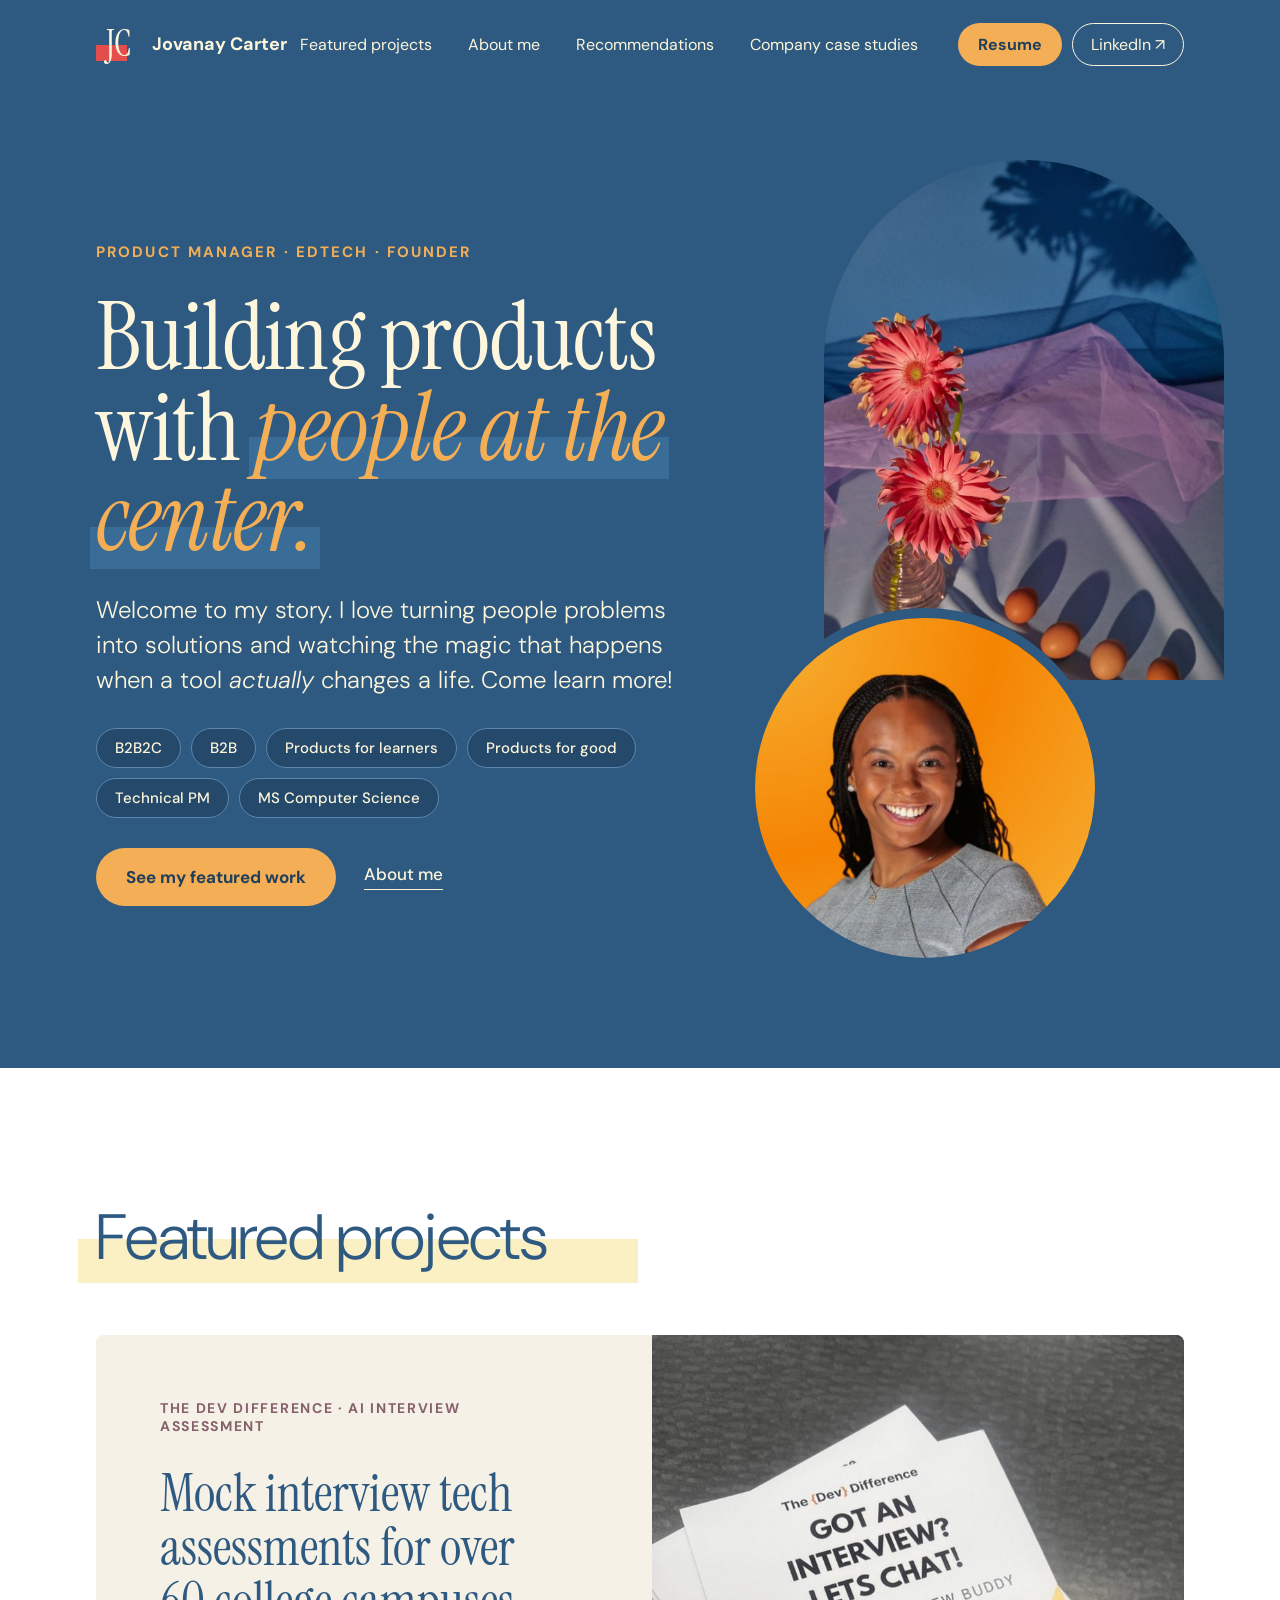
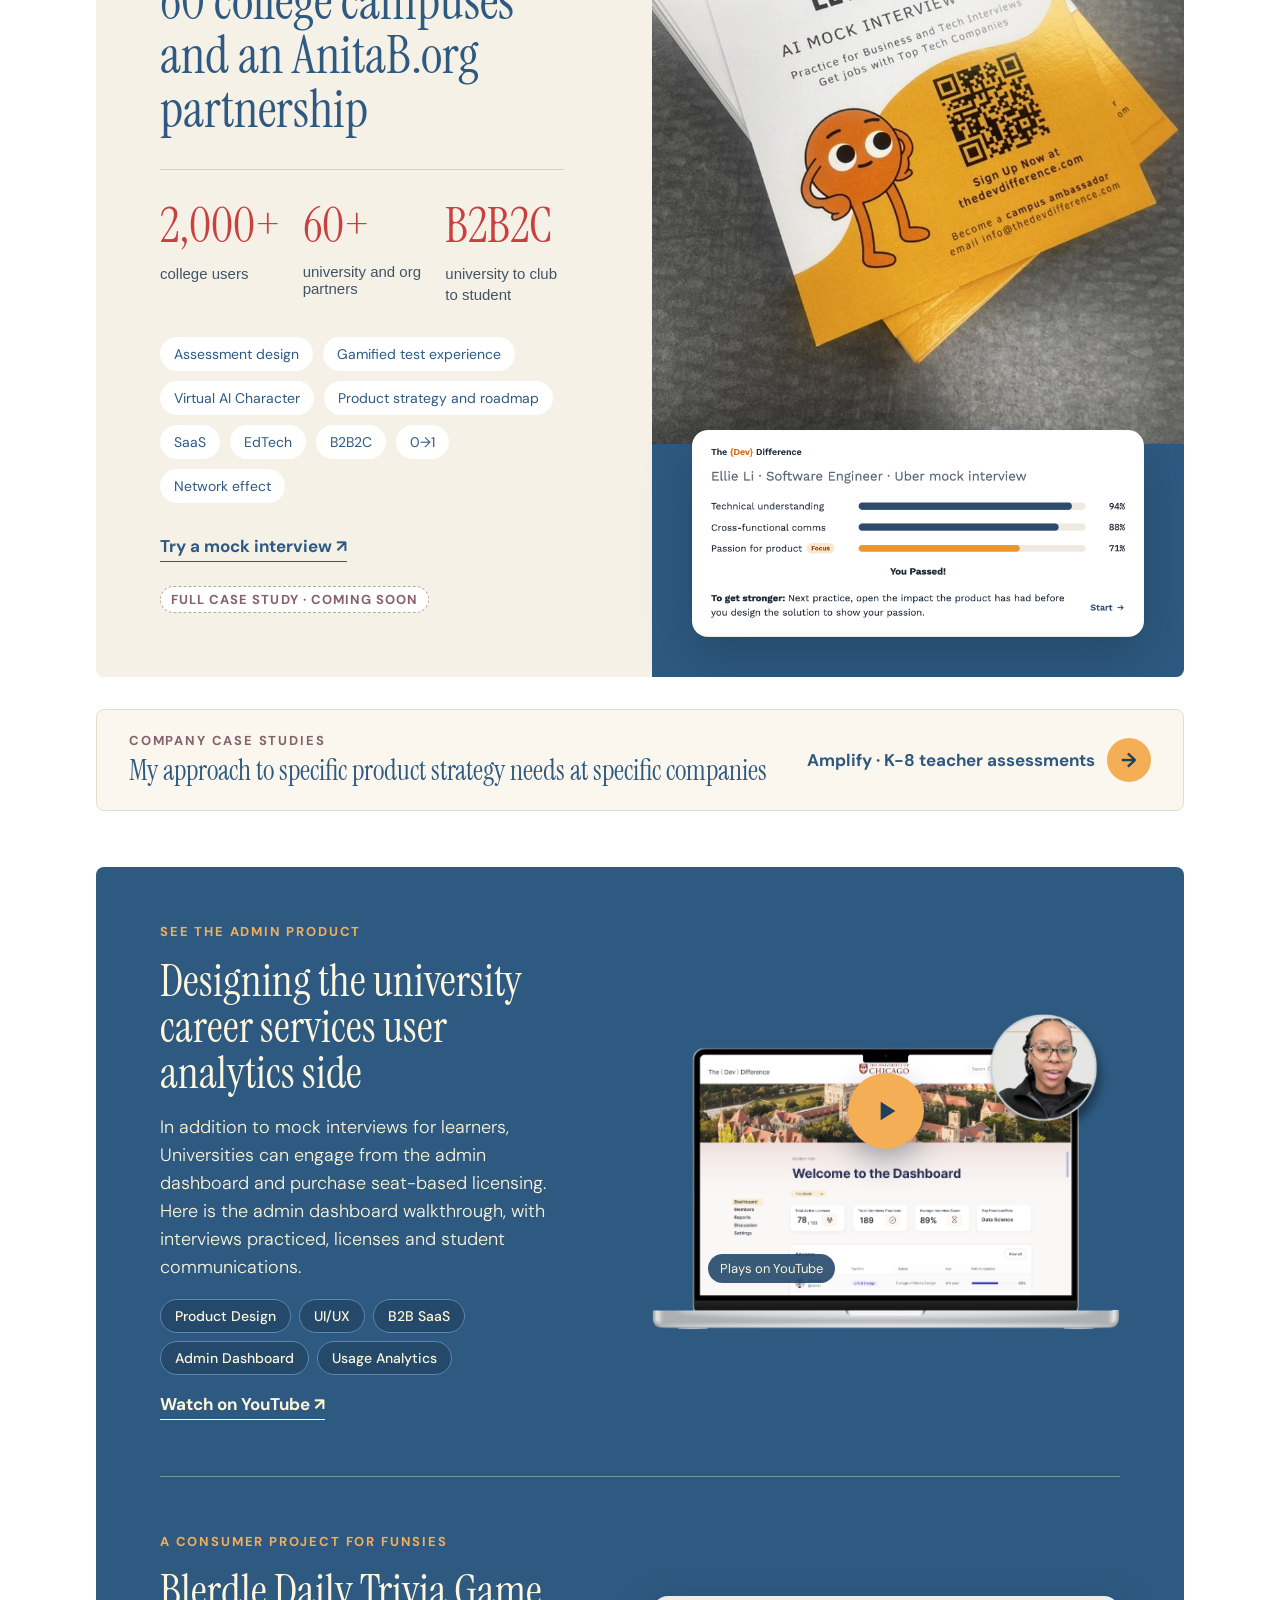
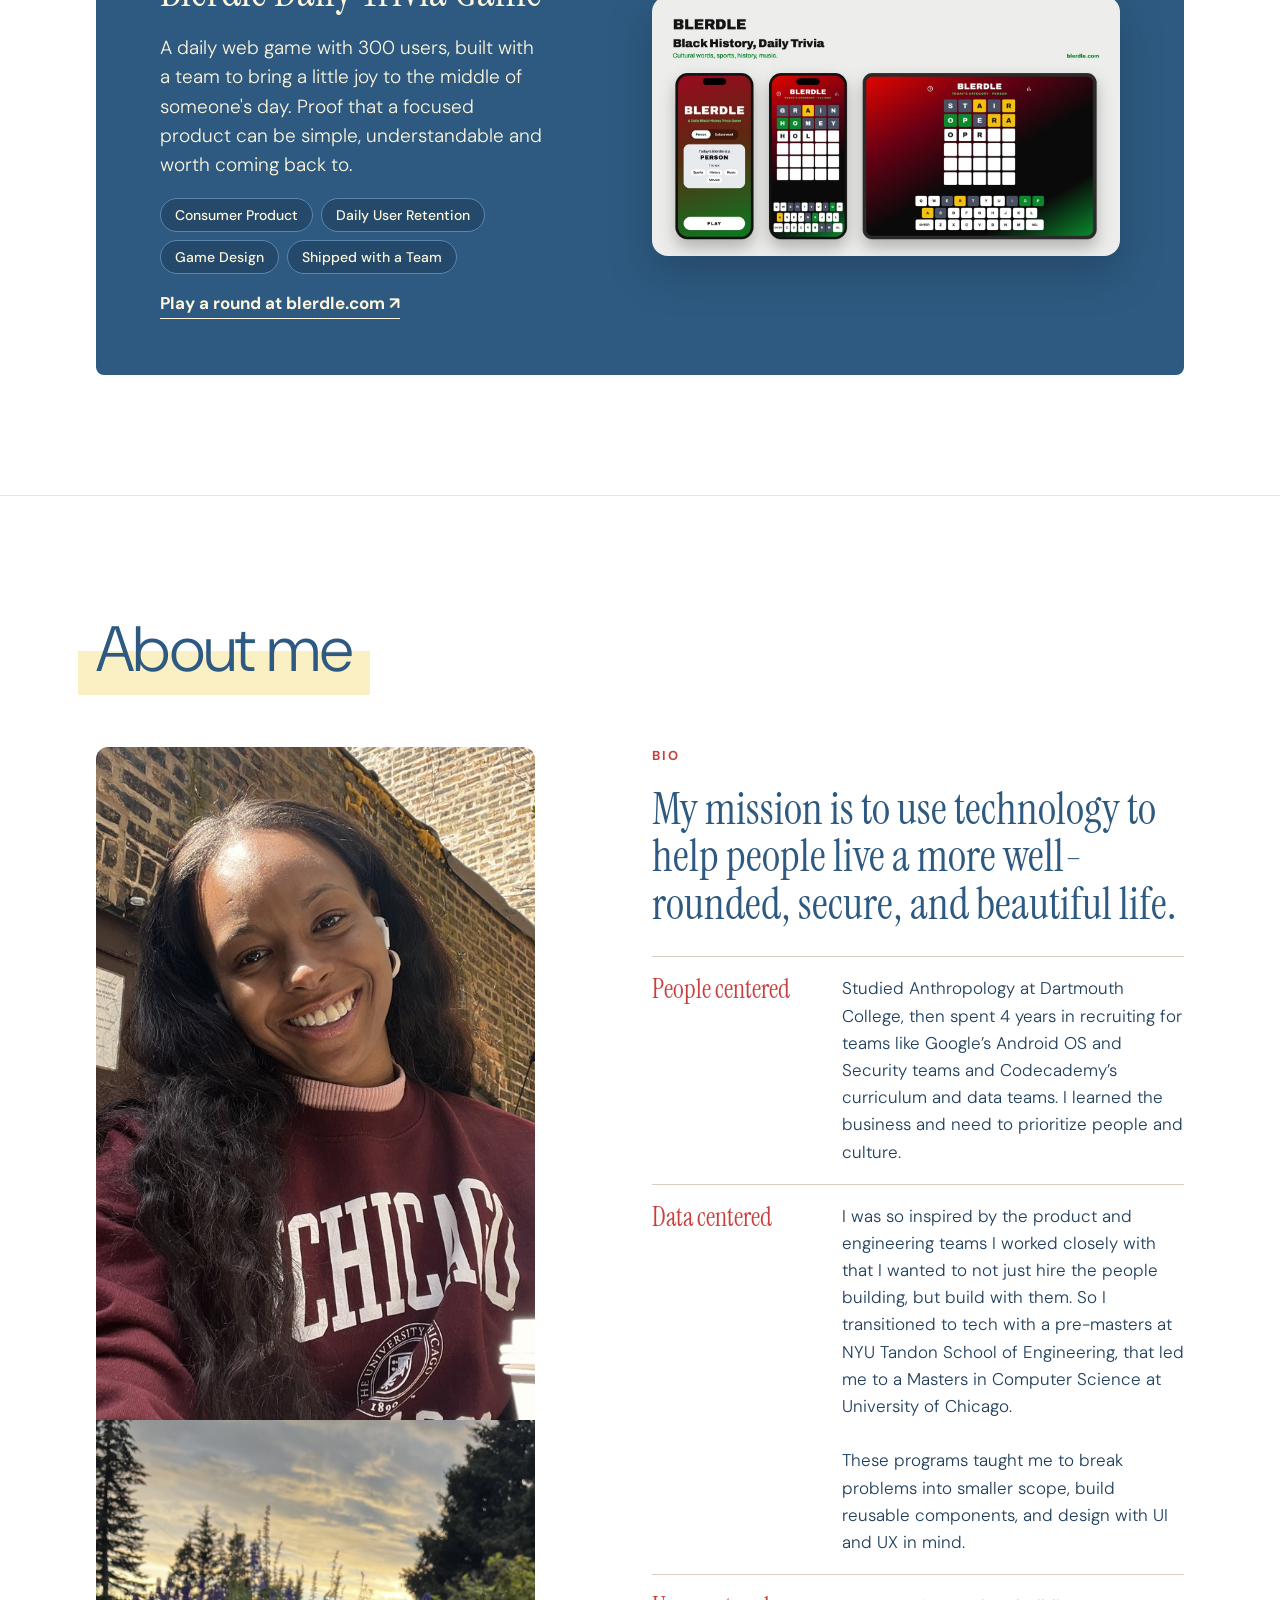
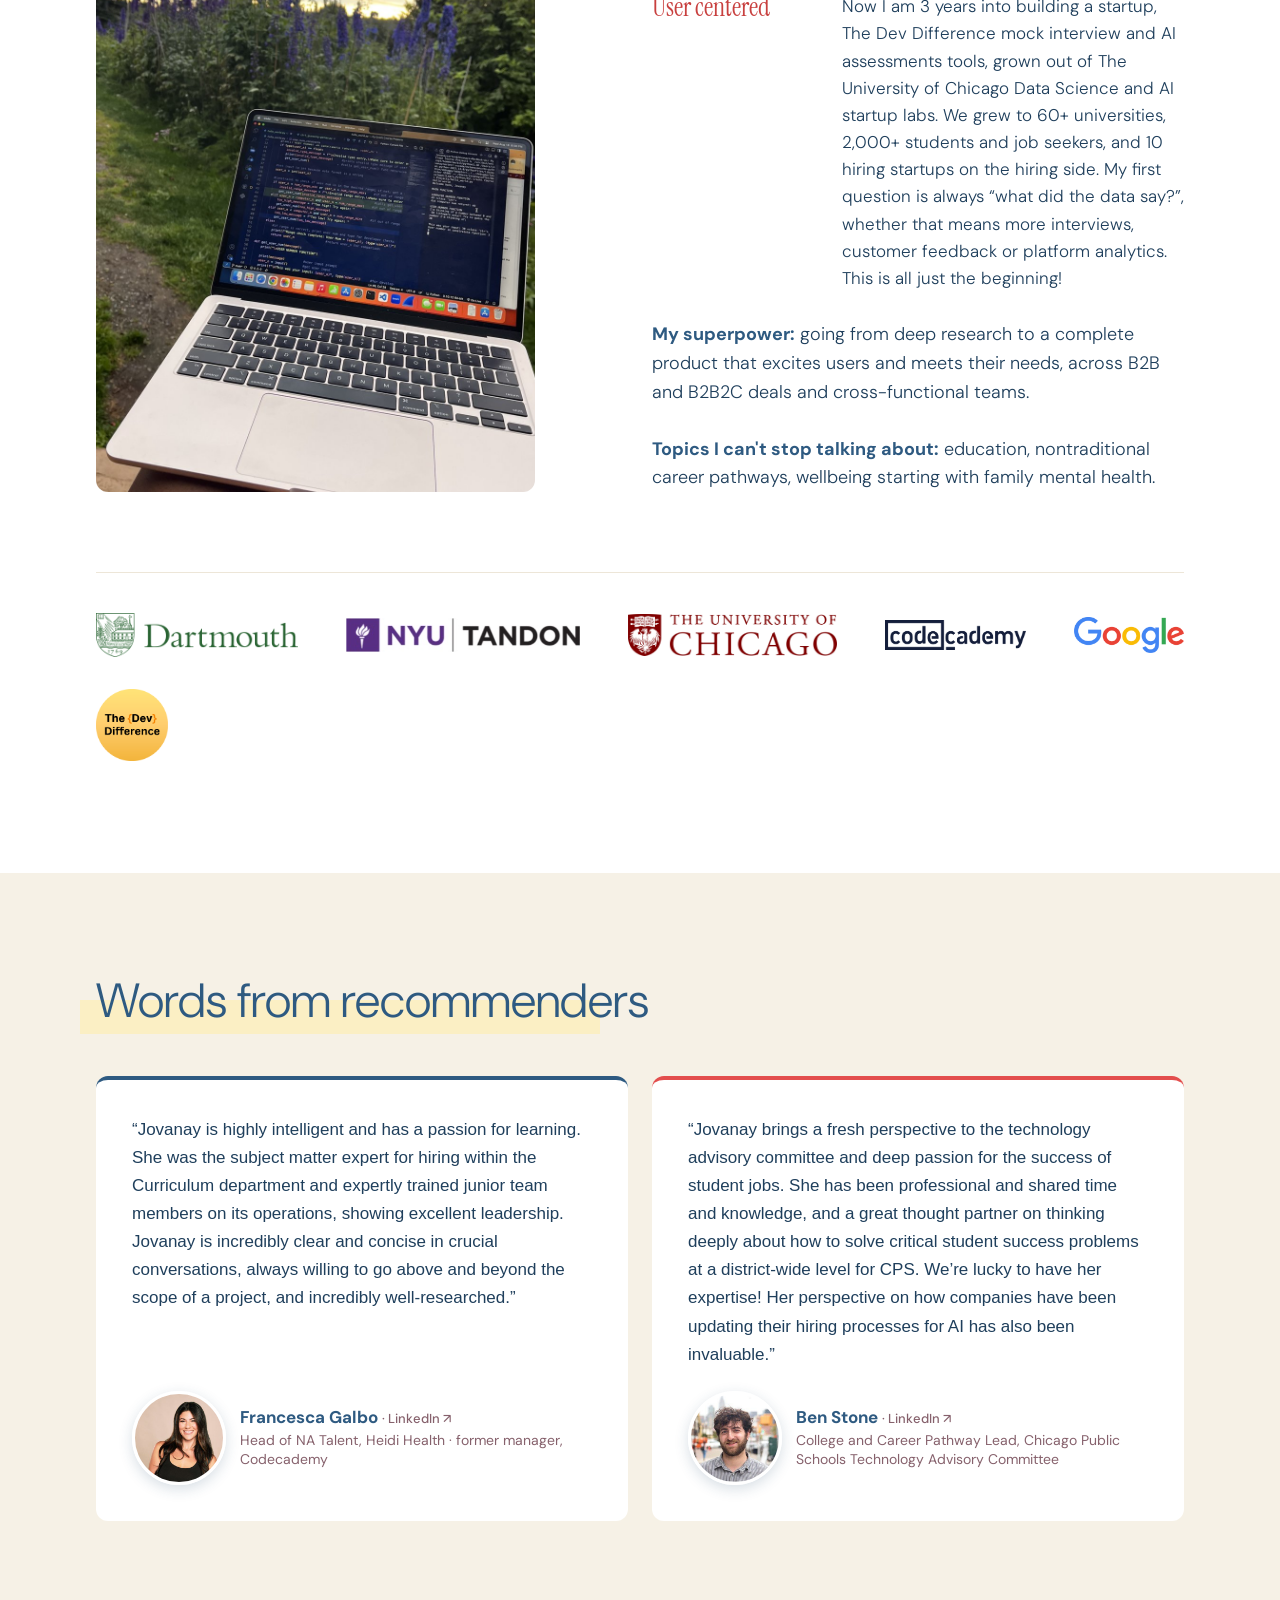
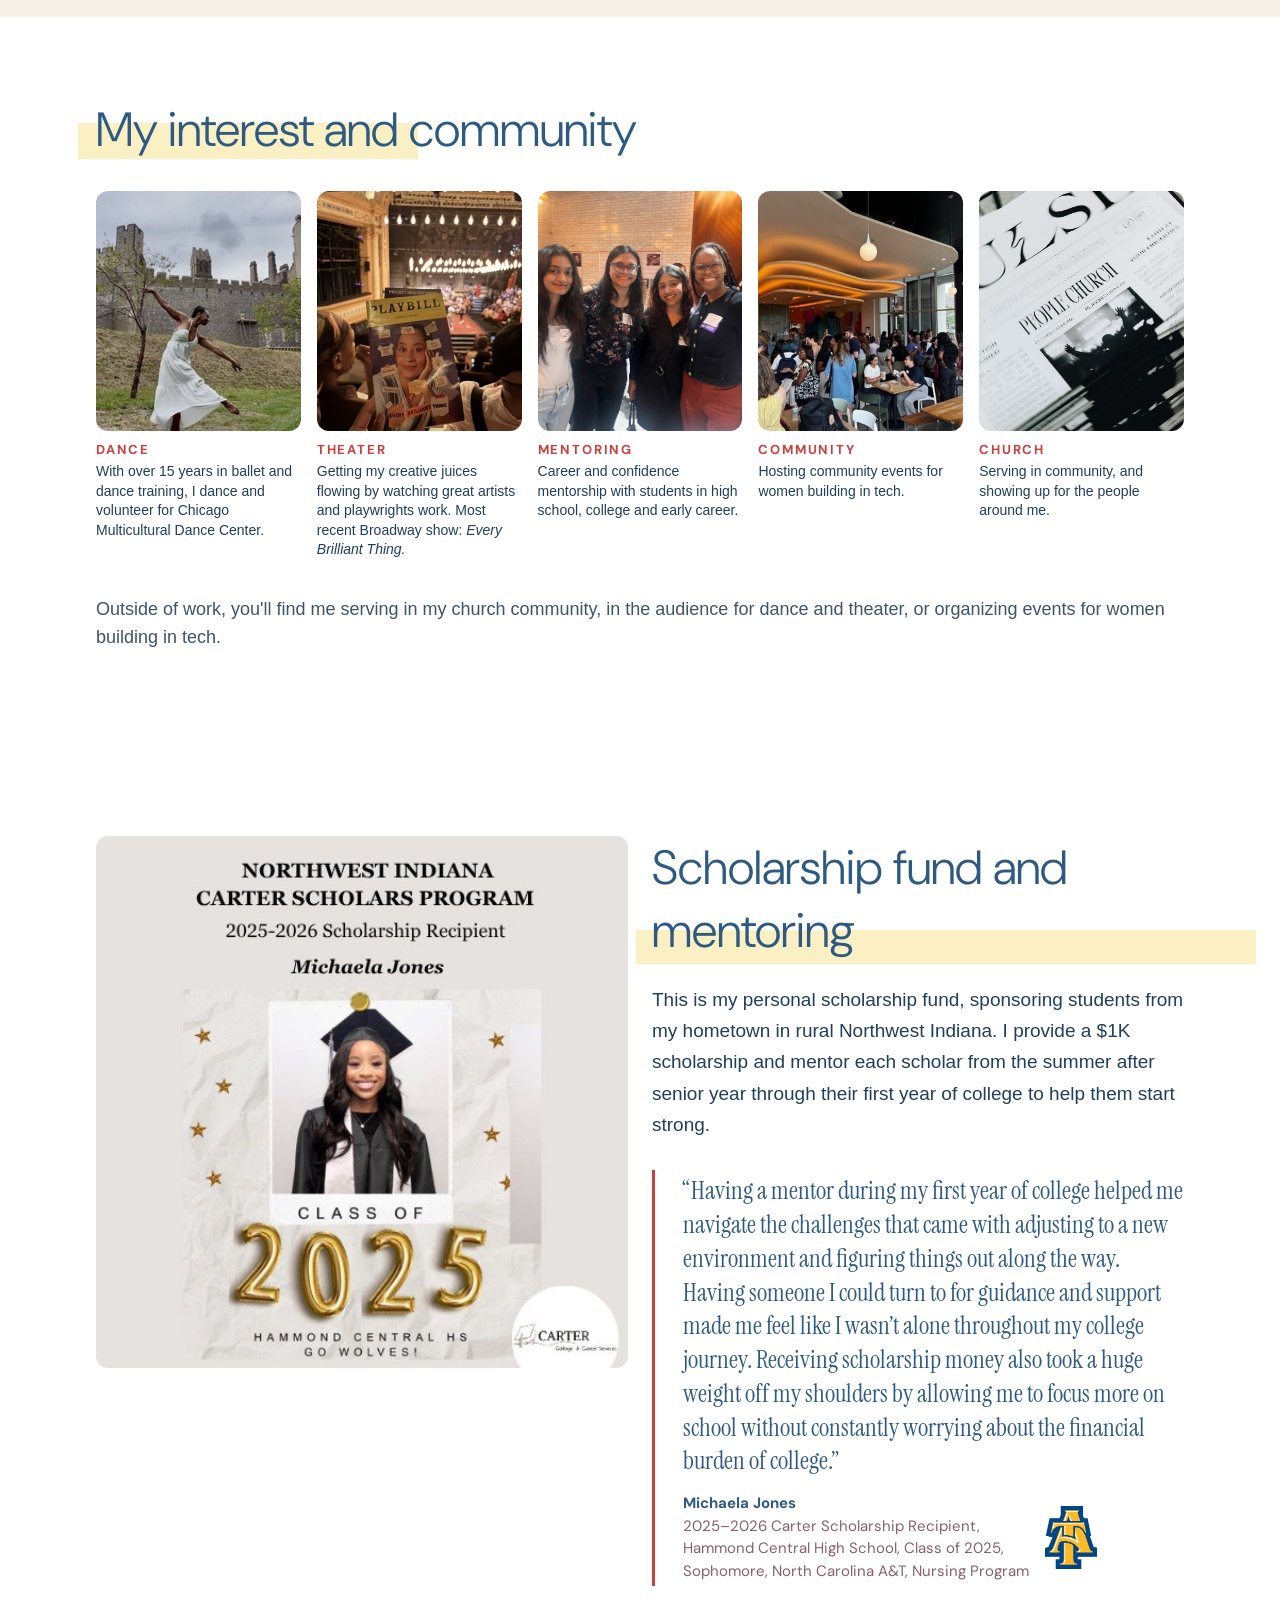
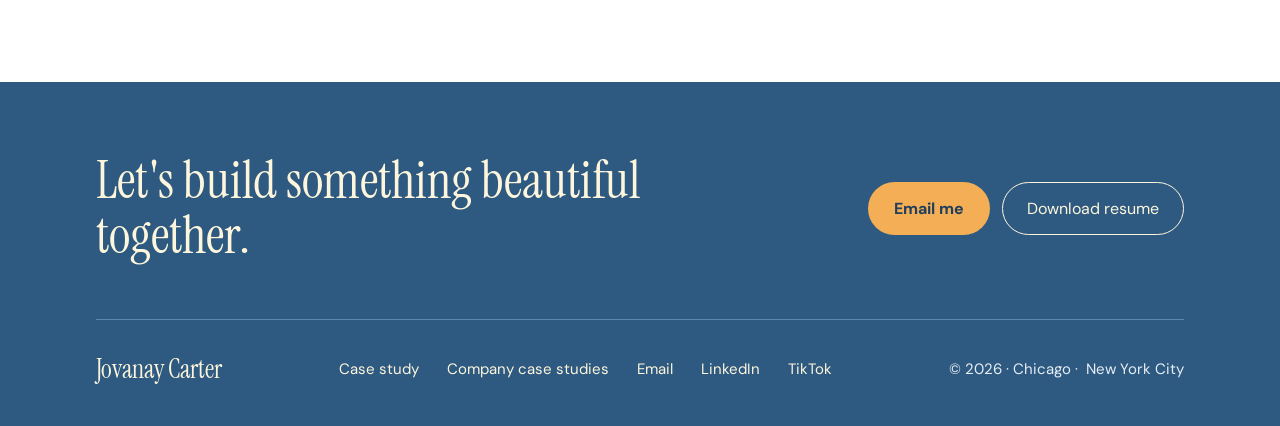
==== index.html @ dfc452f1 "Add Google Analytics with click tracking; remove Sneha recommendation for now Co-Authored-By: Claude" ====
<!doctype html>
<html lang="en">
<head>
<meta charset="utf-8">
<meta name="viewport" content="width=device-width, initial-scale=1">
<title>Jovanay Carter, Product Manager</title>
<meta name="description" content="Jovanay Carter, product manager. EdTech, B2B2C and AI products built with people at the center.">
<link rel="icon" href="images/jovanay-carter.jpg">
<link rel="preconnect" href="https://fonts.googleapis.com">
<link href="https://fonts.googleapis.com/css2?family=Instrument+Serif:ital@0;1&amp;family=DM+Sans:opsz,wght@9..40,300;9..40,400;9..40,500;9..40,700&amp;display=swap" rel="stylesheet">
<style>
body{margin:0;background:#2E5A81}
a{color:#FDF6DC}a:hover{color:#F4AE55}
</style>
<link rel="stylesheet" href="site.css">
<!-- Google Analytics -->
<script async src="https://www.googletagmanager.com/gtag/js?id=G-7WJ1HY3163"></script>
<script>window.dataLayer=window.dataLayer||[];function gtag(){dataLayer.push(arguments);}gtag('js',new Date());gtag('config','G-7WJ1HY3163');</script>
<script src="analytics.js" defer></script>
</head>
<body>
<div class="page" style=" display: flex; flex-direction: column; font-family: 'Helvetica Neue', Helvetica, sans-serif; color: #2E5A81; background: #ffffff; overflow-x: hidden">

<!-- NAV -->
<nav style="height: 88px; box-sizing: border-box; padding: 0 96px; display: flex; align-items: center; justify-content: space-between; background: #2E5A81; color: #FDF6DC">
<div style="display: flex; align-items: center; gap: 12px">
<span aria-hidden="true" style="position: relative; display: inline-flex; width: 44px; height: 44px; align-items: center; justify-content: center"><span style="position: absolute; left: 0; bottom: 5px; width: 31px; height: 16px; background: #E34E4D"></span><span style="position: relative; font-family: 'Instrument Serif', serif; font-size: 36px; line-height: 1; color: #FDF6DC">JC</span></span>
<span style="font-family: 'DM Sans', sans-serif; font-weight: 700; font-size: 18px">Jovanay Carter</span>
</div>
<div style="display: flex; align-items: center; gap: 36px; font-family: 'DM Sans', sans-serif; font-size: 16px">
<a href="#featured" style="text-decoration: none">Featured projects</a>
<a href="#me" style="text-decoration: none">About me</a>
<a href="#words" style="text-decoration: none">Recommendations</a>
<a href="amplify.html" style="text-decoration: none">Company case studies</a>
<span style="display: flex; align-items: center; gap: 10px; margin-left: 4px">
<a href="Jovanay-Carter-Resume.pdf" target="_blank" rel="noopener" style="text-decoration: none; padding: 11px 20px; border-radius: 999px; background: #F4AE55; color: #1F3F5C; font-weight: 700">Resume</a>
<a href="https://www.linkedin.com/in/jovanay-carter/" target="_blank" rel="noopener" style="text-decoration: none; padding: 10px 18px; border: 1.5px solid #FDF6DC; border-radius: 999px">LinkedIn ↗</a>
</span>
</div>
</nav>

<!-- HERO -->


<section style="height: 980px; box-sizing: border-box; padding: 72px 96px 80px; display: grid; grid-template-columns: repeat(12, minmax(0, 1fr)); column-gap: 24px; background: #2E5A81; color: #FDF6DC; position: relative">
<div style="grid-column: 1 / span 7; display: flex; flex-direction: column; justify-content: center; gap: 30px; position: relative; z-index: 2">
<div style="font-family: 'DM Sans', sans-serif; font-size: 15px; font-weight: 700; letter-spacing: 0.14em; text-transform: uppercase; color: #F4AE55">Product Manager · EdTech<span style="letter-spacing: 2.1px">&nbsp;· Founder</span></div>
<h1 style="position: relative; margin: 0; font-family: 'Instrument Serif', serif; font-weight: 400; font-size: 95px; line-height: 0.95; letter-spacing: -0.01em; color: #FDF6DC">Building products with&nbsp;<span style="font-style: italic; color: rgb(244, 174, 85); background: linear-gradient(transparent 58%, #3A6C98 58%, #3A6C98 92%, transparent 92%); padding: 0 6px; margin-left: -6px; -webkit-box-decoration-break: clone; box-decoration-break: clone">people at the center.</span></h1><p style="margin: 0; max-width: 600px; font-family: 'DM Sans', sans-serif; font-weight: 300; font-size: 24px; line-height: 1.45">Welcome to my story. I love turning people problems into solutions and watching the magic that happens when a tool <i>actually</i> changes a life. Come learn more!</p>
<ul aria-label="Focus areas" style="list-style: none; margin: 0; padding: 0; display: flex; flex-wrap: wrap; gap: 10px; max-width: 640px; font-family: 'DM Sans', sans-serif"><li style="padding: 9px 18px; border-radius: 999px; background: #24496A; border: 1.5px solid #5B86AE; font-size: 15px; font-weight: 500; color: #FDF6DC">B2B2C</li><li style="padding: 9px 18px; border-radius: 999px; background: #24496A; border: 1.5px solid #5B86AE; font-size: 15px; font-weight: 500; color: #FDF6DC">B2B</li><li style="padding: 9px 18px; border-radius: 999px; background: #24496A; border: 1.5px solid #5B86AE; font-size: 15px; font-weight: 500; color: #FDF6DC">Products for learners</li><li style="padding: 9px 18px; border-radius: 999px; background: #24496A; border: 1.5px solid #5B86AE; font-size: 15px; font-weight: 500; color: #FDF6DC">Products for good</li><li style="padding: 9px 18px; border-radius: 999px; background: #24496A; border: 1.5px solid #5B86AE; font-size: 15px; font-weight: 500; color: #FDF6DC">Technical PM</li><li style="padding: 9px 18px; border-radius: 999px; background: #24496A; border: 1.5px solid #5B86AE; font-size: 15px; font-weight: 500; color: #FDF6DC">MS Computer Science</li></ul>
<div style="display: flex; gap: 16px; align-items: center">
<a href="#featured" style="text-decoration: none; background: #F4AE55; color: #1F3F5C; font-family: 'DM Sans', sans-serif; font-weight: 700; font-size: 17px; padding: 18px 30px; border-radius: 999px">See my featured work</a>
<a href="#me" style="text-decoration: none; font-family: 'DM Sans', sans-serif; font-weight: 500; font-size: 17px; margin-left: 12px; padding-bottom: 4px; border-bottom: 1.5px solid #FDF6DC">About me</a>
</div>
</div>
<div style="grid-column: 8 / span 5; position: relative">
<img src="images/flowers.jpg" alt="Still life of coral gerbera daisies in a glass vase against a blue backdrop" style="position: absolute; right: -40px; top: 0; width: 400px; height: 520px; object-fit: cover; border-radius: 200px 200px 0 0">
<img src="images/jovanay-carter.jpg" alt="Portrait of Jovanay Carter smiling" style="position: absolute; left: 0; bottom: 20px; width: 340px; height: 340px; object-fit: cover; border-radius: 50%; border: 10px solid #2E5A81">
</div>
</section>

<!-- FEATURED CASE STUDY -->
<section id="featured" style="box-sizing: border-box; padding: 128px 96px 120px; display: flex; flex-direction: column; gap: 56px; background: #ffffff">
<div style="display: flex; justify-content: space-between; align-items: flex-end">
<div style="position: relative">
<div style="position: absolute; left: -18px; bottom: -4px; width: 560px; height: 44px; background: #FBEFC4"></div>
<h2 style="position: relative; margin: 0; font-family: 'DM Sans', sans-serif; font-weight: 300; font-size: 64px; letter-spacing: -0.01em; color: #2E5A81">Featured projects</h2>
</div>

</div>
<div style="color: #2E5A81; display: grid; grid-template-columns: repeat(12, minmax(0, 1fr)); column-gap: 24px; background: #F6F1E6; border-radius: 8px; overflow: hidden">
<div style="grid-column: 1 / span 6; box-sizing: border-box; padding: 64px; display: flex; flex-direction: column; gap: 32px">
<span style="font-family: 'DM Sans', sans-serif; font-size: 14px; font-weight: 700; letter-spacing: 0.12em; text-transform: uppercase; color: #86616C">The Dev Difference · AI interview assessment</span>
<h3 style="margin: 0; font-family: 'Instrument Serif', serif; font-weight: 400; font-size: 52px; line-height: 1.04">Mock interview tech assessments for over 60 college campuses and an AnitaB.org partnership</h3>
<div style="display: grid; grid-template-columns: repeat(3, minmax(0, 1fr)); gap: 24px; padding-top: 24px; border-top: 1px solid #D9CFBF">
<div style="display: flex; flex-direction: column; gap: 6px"><span style="font-family: &quot;Instrument Serif&quot;, serif; font-size: 48px; color: rgb(200, 64, 63)">2,000+</span><span style="font-size: 15px; line-height: 1.4; color: rgb(63, 85, 102)">college users</span></div>
<div style="display: flex; flex-direction: column; gap: 6px"><font color="#c8403f" face="Instrument Serif, serif"><span style="font-size: 48px">60+</span></font><span style="color: rgb(63, 85, 102); font-family: &quot;Helvetica Neue&quot;, Helvetica, sans-serif; font-size: 15px">university and org partners</span></div>
<div style="display: flex; flex-direction: column; gap: 6px"><span style="font-family: 'Instrument Serif', serif; font-size: 48px; color: #C8403F">B2B2C</span><span style="font-size: 15px; line-height: 1.4; color: #3F5566">university to club to student</span></div>
</div>
<div style="display: flex; flex-wrap: wrap; gap: 10px; font-family: 'DM Sans', sans-serif; font-size: 14px"><span style="padding: 8px 14px; border-radius: 999px; background: rgb(255, 255, 255)">Assessment design</span><span style="padding: 8px 14px; border-radius: 999px; background: rgb(255, 255, 255)">Gamified test experience</span><span style="padding: 8px 14px; border-radius: 999px; background: rgb(255, 255, 255)">Virtual AI Character</span><span style="padding: 8px 14px; border-radius: 999px; background: rgb(255, 255, 255)">Product strategy and roadmap</span><span style="padding: 8px 14px; border-radius: 999px; background: rgb(255, 255, 255)">SaaS</span><span style="padding: 8px 14px; border-radius: 999px; background: rgb(255, 255, 255)">EdTech</span><span style="padding: 8px 14px; border-radius: 999px; background: rgb(255, 255, 255)">B2B2C</span><span style="padding: 8px 14px; border-radius: 999px; background: rgb(255, 255, 255)">0→1</span><span style="padding: 8px 14px; border-radius: 999px; background: rgb(255, 255, 255)">Network effect</span></div>
<div style="display: flex; align-items: center; gap: 24px; flex-wrap: wrap"><a href="https://www.thedevdifference.com/mock-interviews" target="_blank" rel="noopener" style="align-self: flex-start; font-family: 'DM Sans', sans-serif; font-weight: 700; font-size: 17px; color: #2E5A81; padding-bottom: 4px; border-bottom: 1.5px solid #2E5A81; text-decoration: none">Try a mock interview ↗</a><span style="font-family: 'DM Sans', sans-serif; font-size: 13px; font-weight: 700; letter-spacing: 0.08em; text-transform: uppercase; padding: 4px 10px; border-radius: 999px; color: #86616C; background: #ffffff; border: 1.5px dashed #B9A98F">Full case study · coming soon</span></div>
</div>
<div style="grid-column: 7 / span 6; position: relative; min-height: 600px; background: #2E5A81">

<img src="images/feedback-card.png" alt="Example feedback report from The Dev Difference: Ellie Li, Software Engineer, Uber mock interview, scored 94% technical understanding, 88% cross-functional communication and 71% passion for product, with a suggested next practice" style="position: absolute; left: 40px; right: 40px; bottom: 40px; width: calc(100% - 80px); z-index: 2; border-radius: 16px; box-shadow: 0 20px 50px rgba(20,40,60,0.32); display: block">

<img src="images/featured-case-study.jpg" alt="138ae709-07b8-426e-9e34-42657d003a6c_1_1" width="768" height="1024" style="max-width: 100%; height: auto; display: block; object-fit: cover; width: 768px; aspect-ratio: 768 / 1024"></div>
</div>
<a id="company-case-studies" href="amplify.html" style="margin-top: -24px; display: flex; align-items: center; justify-content: space-between; gap: 24px; padding: 22px 32px; border-radius: 8px; background: #FBF7EE; border: 1.5px solid #E6DDCB; text-decoration: none; color: #2E5A81"><span style="display: flex; flex-direction: column; gap: 6px"><span style="font-family: &quot;DM Sans&quot;, sans-serif; font-size: 13px; font-weight: 700; letter-spacing: 0.14em; text-transform: uppercase; color: rgb(134, 97, 108)">Company case studies</span><span style="font-family: &quot;Instrument Serif&quot;, serif; font-size: 28px; line-height: 1.15; color: rgb(46, 90, 129)">My approach to specific product strategy needs at specific companies</span></span><span style="flex: 0 0 auto; display: flex; align-items: center; gap: 12px; font-family: &quot;DM Sans&quot;, sans-serif; font-weight: 700; font-size: 17px; color: rgb(46, 90, 129)">Amplify · K-8 teacher assessments<span aria-hidden="true" style="display: inline-flex; width: 44px; height: 44px; border-radius: 50%; background: rgb(244, 174, 85); color: rgb(31, 63, 92); align-items: center; justify-content: center; font-size: 20px">→</span></span></a>
<div style="background: #2E5A81; color: #FDF6DC; border-radius: 8px; padding: 56px 64px; display: flex; flex-direction: column; gap: 56px">
<div style="display: grid; grid-template-columns: repeat(12, minmax(0, 1fr)); column-gap: 24px; align-items: center">
<div style="grid-column: 1 / span 5; display: flex; flex-direction: column; gap: 18px">
<span style="font-family: 'DM Sans', sans-serif; font-size: 13px; font-weight: 700; letter-spacing: 0.14em; text-transform: uppercase; color: #F4AE55">SEE THE ADMIN PRODUCT</span>
<h3 style="margin: 0; font-family: 'Instrument Serif', serif; font-weight: 400; font-size: 44px; line-height: 1.05">Designing the university career services user analytics side</h3>
<p style="margin: 0; font-family: 'DM Sans', sans-serif; font-weight: 300; font-size: 18px; line-height: 1.55">In addition to mock interviews for learners, Universities can engage from the admin dashboard and purchase seat-based licensing. Here is the admin dashboard walkthrough, with interviews practiced, licenses and student communications.</p>
<ul style="list-style: none; margin: 0; padding: 0; display: flex; flex-wrap: wrap; gap: 8px; font-family: 'DM Sans', sans-serif"><li style="padding: 7px 14px; border-radius: 999px; background: #24496A; border: 1.5px solid #5B86AE; font-size: 14px; font-weight: 500; color: #FDF6DC">Product Design</li><li style="padding: 7px 14px; border-radius: 999px; background: #24496A; border: 1.5px solid #5B86AE; font-size: 14px; font-weight: 500; color: #FDF6DC">UI/UX</li><li style="padding: 7px 14px; border-radius: 999px; background: #24496A; border: 1.5px solid #5B86AE; font-size: 14px; font-weight: 500; color: #FDF6DC">B2B SaaS</li><li style="padding: 7px 14px; border-radius: 999px; background: #24496A; border: 1.5px solid #5B86AE; font-size: 14px; font-weight: 500; color: #FDF6DC">Admin Dashboard</li><li style="padding: 7px 14px; border-radius: 999px; background: #24496A; border: 1.5px solid #5B86AE; font-size: 14px; font-weight: 500; color: #FDF6DC">Usage Analytics</li></ul>
<div style="display: flex; gap: 28px; flex-wrap: wrap"><a href="https://www.youtube.com/watch?v=D7zyla-3Yec" target="_blank" rel="noopener" style="font-family: 'DM Sans', sans-serif; font-weight: 700; font-size: 17px; padding-bottom: 4px; border-bottom: 1.5px solid #FDF6DC; text-decoration: none">Watch on YouTube ↗</a></div>
</div>
<a href="https://www.youtube.com/watch?v=D7zyla-3Yec" target="_blank" rel="noopener" aria-label="Play video on YouTube: building the career services product" style="grid-column: 7 / span 6; position: relative; display: block">
<img src="images/admin-dashboard-laptop.png" alt="The Dev Difference advisor dashboard for The University of Chicago on a laptop, with Jovanay narrating the walkthrough" style="width: 100%; height: auto; display: block">
<span aria-hidden="true" style="position: absolute; left: 50%; top: 31%; transform: translate(-50%, -50%); width: 76px; height: 76px; border-radius: 50%; background: #F4AE55; display: flex; align-items: center; justify-content: center; box-shadow: 0 12px 30px rgba(20,40,60,0.35)"><svg width="32" height="32" viewBox="0 0 24 24"><path d="M8 5v14l11-7z" fill="#1F3F5C"></path></svg></span>
<span style="position: absolute; left: 12%; bottom: 15%; font-family: 'DM Sans', sans-serif; font-size: 13px; color: #FDF6DC; background: rgba(36,73,106,0.9); padding: 6px 12px; border-radius: 999px">Plays on YouTube</span>
</a>
</div>

<div aria-hidden="true" style="height: 1px; background: rgba(253,246,220,0.35)"></div>
<div id="works" style="display: grid; grid-template-columns: repeat(12, minmax(0, 1fr)); column-gap: 24px; align-items: center">
<div style="grid-column: 1 / span 5; display: flex; flex-direction: column; gap: 18px">
<span style="font-family: 'DM Sans', sans-serif; font-size: 13px; font-weight: 700; letter-spacing: 0.14em; text-transform: uppercase; color: #F4AE55">A CONSUMER PROJECT FOR FUNSIES</span>
<h2 style="margin: 0; font-family: 'Instrument Serif', serif; font-weight: 400; font-size: 44px; line-height: 1.05">Blerdle Daily Trivia Game</h2>
<p style="margin: 0; font-family: 'DM Sans', sans-serif; font-weight: 300; font-size: 19px; line-height: 1.55">A daily web game with 300 users, built with a team to bring a little joy to the middle of someone's day. Proof that a focused product can be simple, understandable and worth coming back to.</p>
<ul style="list-style: none; margin: 0; padding: 0; display: flex; flex-wrap: wrap; gap: 8px; font-family: 'DM Sans', sans-serif"><li style="padding: 7px 14px; border-radius: 999px; background: #24496A; border: 1.5px solid #5B86AE; font-size: 14px; font-weight: 500; color: #FDF6DC">Consumer Product</li><li style="padding: 7px 14px; border-radius: 999px; background: #24496A; border: 1.5px solid #5B86AE; font-size: 14px; font-weight: 500; color: #FDF6DC">Daily User Retention</li><li style="padding: 7px 14px; border-radius: 999px; background: #24496A; border: 1.5px solid #5B86AE; font-size: 14px; font-weight: 500; color: #FDF6DC">Game Design</li><li style="padding: 7px 14px; border-radius: 999px; background: #24496A; border: 1.5px solid #5B86AE; font-size: 14px; font-weight: 500; color: #FDF6DC">Shipped with a Team</li></ul><div style="display: flex; gap: 28px; flex-wrap: wrap"><a href="https://blerdle.com/" target="_blank" rel="noopener" style="font-family: 'DM Sans', sans-serif; font-weight: 700; font-size: 17px; padding-bottom: 4px; border-bottom: 1.5px solid #FDF6DC; text-decoration: none">Play a round at blerdle.com ↗</a></div>
</div>
<div style="grid-column: 7 / span 6; display: flex; flex-direction: column; gap: 16px"><a href="https://blerdle.com/" target="_blank" rel="noopener" aria-label="Play Blerdle" style="display: block; width: 100%; border-radius: 16px; overflow: hidden; box-shadow: 0 16px 40px rgba(20,40,60,0.35); text-decoration: none"><img src="images/blerdle-devices.jpg" alt="Blerdle, Black History Daily Trivia: cultural words, sports, history and music, shown on two phones and a tablet" style="width: 100%; height: auto; display: block"></a></div>
</div>
</div>
</section>

<!-- ABOUT ME -->
<section id="me" style="box-sizing: border-box; padding: 112px 96px; background: #ffffff; display: grid; grid-template-columns: repeat(12, minmax(0, 1fr)); column-gap: 24px; align-items: stretch; border-top: 1px solid #EDE6D8; position: relative">
<div style="grid-column: 1 / -1; position: relative; justify-self: start; margin-bottom: 56px"><div style="position: absolute; left: -18px; bottom: -4px; width: calc(100% + 36px); height: 44px; background: #FBEFC4"></div><h2 style="position: relative; margin: 0; font-family: 'DM Sans', sans-serif; font-weight: 300; font-size: 64px; letter-spacing: -0.01em; color: #2E5A81">About me</h2></div>
<div style="grid-column: 1 / span 5; display: flex; flex-direction: column; border-radius: 12px; overflow: hidden; min-height: 860px; align-self: stretch">
<img src="images/jovanay-headshot.jpg" alt="Jovanay Carter smiling in a maroon University of Chicago sweatshirt" style="flex: 1 1 0; min-height: 0; width: 100%; object-fit: cover; object-position: center 30%; display: block">
<img src="images/about-laptop.jpg" alt="Jovanay's laptop open to Python code on a garden path at sunset, with purple lupines and pine trees behind it" style="flex: 1 1 0; min-height: 0; width: 100%; object-fit: cover; object-position: center 85%; display: block">
</div>
<div style="grid-column: 7 / span 6; display: flex; flex-direction: column; gap: 22px; justify-content: center">
<span style="font-family: 'DM Sans', sans-serif; font-size: 13px; font-weight: 700; letter-spacing: 0.14em; text-transform: uppercase; color: #C8403F">BIO</span>
<h2 style="margin: 0; font-family: 'Instrument Serif', serif; font-weight: 400; font-size: 44px; line-height: 1.08; color: #2E5A81">My mission is to use technology to help people live a more well-rounded, secure, and beautiful life.<br></h2>
<div style="display: flex; flex-direction: column; gap: 18px; margin-top: 6px">
<div style="display: grid; grid-template-columns: 170px 1fr; gap: 20px; padding-top: 18px; border-top: 1px solid #D9CFBF"><span style="font-family: 'Instrument Serif', serif; font-size: 26px; line-height: 1.1; color: #C8403F">People centered</span><p style="margin: 0; font-family: 'DM Sans', sans-serif; font-weight: 300; font-size: 17px; line-height: 1.6; color: #1F3F5C">Studied Anthropology at Dartmouth College, then spent 4 years in recruiting for teams like Google’s Android OS and Security teams and Codecademy’s curriculum and data teams. I learned the business and need to prioritize people and culture.</p></div>
<div style="display: grid; grid-template-columns: 170px 1fr; gap: 20px; padding-top: 18px; border-top: 1px solid #D9CFBF"><span style="font-family: 'Instrument Serif', serif; font-size: 26px; line-height: 1.1; color: #C8403F">Data centered</span><p style="margin: 0; font-family: 'DM Sans', sans-serif; font-weight: 300; font-size: 17px; line-height: 1.6; color: #1F3F5C">I was so inspired by the product and engineering teams I worked closely with that I wanted to not just hire the people building, but build with them. So I&nbsp; transitioned to tech with a pre-masters at NYU Tandon School of Engineering, that led me to a Masters in Computer Science at University of Chicago.<br><br>These programs taught me to break problems into smaller scope, build reusable components, and design with UI and UX in mind.</p></div>
<div style="display: grid; grid-template-columns: 170px 1fr; gap: 20px; padding-top: 18px; border-top: 1px solid #D9CFBF"><span style="font-family: 'Instrument Serif', serif; font-size: 26px; line-height: 1.1; color: #C8403F">User centered</span><p style="margin: 0; font-family: 'DM Sans', sans-serif; font-weight: 300; font-size: 17px; line-height: 1.6; color: #1F3F5C">Now I am 3 years into building a startup, The Dev Difference mock interview and AI assessments tools, grown out of The University of Chicago Data Science and AI startup labs. We grew to 60+ universities, 2,000+ students and job seekers, and 10 hiring startups on the hiring side. My first question is always “what did the data say?”, whether that means more interviews, customer feedback or platform analytics. This is all just the beginning!</p></div>
</div>
<p style="margin: 6px 0 0; font-family: 'DM Sans', sans-serif; font-weight: 300; font-size: 18px; line-height: 1.6; color: #1F3F5C"><strong style="font-weight: 700; color: rgb(46, 90, 129)">My superpower:</strong> going from deep research to a complete product that excites users and meets their needs, across B2B and B2B2C deals and cross-functional teams.</p><p style="margin: 6px 0 0; font-family: 'DM Sans', sans-serif; font-weight: 300; font-size: 18px; line-height: 1.6; color: #1F3F5C"><strong style="font-weight: 700; color: rgb(46, 90, 129)">Topics I can't stop talking about:</strong> education, nontraditional career pathways, wellbeing starting with family mental health.</p>

</div>

<div style="grid-column: 1 / -1; margin-top: 80px; padding-top: 40px; border-top: 1px solid #EDE6D8; display: flex; flex-direction: column; gap: 28px"><div style="display: flex; align-items: center; justify-content: space-between; gap: 32px; flex-wrap: wrap" class="logo-row"><img src="images/logo-dartmouth.png" alt="Dartmouth" style="height: 44px; width: auto; display: block"><img src="images/logo-nyu-tandon.png" alt="NYU Tandon" style="height: 34px; width: auto; display: block"><img src="images/logo-uchicago.png" alt="The University of Chicago" style="height: 42px; width: auto; display: block"><img src="images/logo-codecademy.png" alt="Codecademy" style="height: 30px; width: auto; display: block"><img src="images/logo-google.png" alt="Google" style="height: 36px; width: auto; display: block"><img src="images/logo-tdd.png" alt="The Dev Difference" style="height: 72px; width: auto; display: block"></div></div>
</section>

<!-- CARTER SCHOLARS -->


<!-- RECOMMENDERS -->
<section id="words" style="box-sizing: border-box; padding: 96px; background: #F6F1E6; display: flex; flex-direction: column; gap: 44px">
<div style="position: relative; align-self: flex-start"><div style="position: absolute; left: -16px; bottom: -2px; width: 520px; height: 34px; background: #FBEFC4"></div><h2 style="position: relative; margin: 0; font-family: 'DM Sans', sans-serif; font-weight: 300; font-size: 48px; color: #2E5A81">Words from recommenders</h2></div>
<div style="display: grid; grid-template-columns: repeat(2, minmax(0, 1fr)); gap: 24px; align-items: stretch">
<figure style="margin: 0; background: #ffffff; border-radius: 12px; padding: 36px; display: flex; flex-direction: column; gap: 22px; border-top: 4px solid #2E5A81">
<blockquote style="margin: 0; font-size: 17px; line-height: 1.65; color: #1F3F5C">“Jovanay is highly intelligent and has a passion for learning. She was the subject matter expert for hiring within the Curriculum department and expertly trained junior team members on its operations, showing excellent leadership. Jovanay is incredibly clear and concise in crucial conversations, always willing to go above and beyond the scope of a project, and incredibly well-researched.”</blockquote>
<figcaption style="margin-top: auto; display: flex; align-items: center; gap: 14px; font-family: 'DM Sans', sans-serif"><a href="https://www.linkedin.com/in/francesca-galbo/" target="_blank" rel="noopener" aria-label="Francesca Galbo on LinkedIn" style="flex-shrink: 0; display: block; width: 88px; height: 88px; border-radius: 50%; overflow: hidden; border: 3px solid #ffffff; box-shadow: 0 4px 14px rgba(36,73,106,0.18)"><img src="images/francesca-galbo.jpg" alt="Francesca Galbo" style="width: 100%; height: 100%; object-fit: cover; display: block"></a><span style="display: flex; flex-direction: column; gap: 3px"><a href="https://www.linkedin.com/in/francesca-galbo/" target="_blank" rel="noopener" style="font-size: 17px; font-weight: 700; color: #2E5A81; text-decoration: none">Francesca Galbo <span style="font-size: 13px; font-weight: 500; color: #86616C">· LinkedIn ↗</span></a><span style="font-size: 14px; line-height: 1.4; color: #86616C">Head of NA Talent, Heidi Health · former manager, Codecademy</span></span></figcaption>
</figure>
<figure style="margin: 0; background: #ffffff; border-radius: 12px; padding: 36px; display: flex; flex-direction: column; gap: 22px; border-top: 4px solid #E34E4D">
<blockquote style="margin: 0; font-size: 17px; line-height: 1.65; color: #1F3F5C">“Jovanay brings a fresh perspective to the technology advisory committee and deep passion for the success of student jobs. She has been professional and shared time and knowledge, and a great thought partner on thinking deeply about how to solve critical student success problems at a district-wide level for CPS. We’re lucky to have her expertise! Her perspective on how companies have been updating their hiring processes for AI has also been invaluable.”</blockquote>
<figcaption style="margin-top: auto; display: flex; align-items: center; gap: 14px; font-family: 'DM Sans', sans-serif"><a href="https://www.linkedin.com/in/ben-stone-7859b637/" target="_blank" rel="noopener" aria-label="Ben Stone on LinkedIn" style="flex-shrink: 0; display: block; width: 88px; height: 88px; border-radius: 50%; overflow: hidden; border: 3px solid #ffffff; box-shadow: 0 4px 14px rgba(36,73,106,0.18)"><img src="images/ben-stone.jpg" alt="Ben Stone" style="width: 100%; height: 100%; object-fit: cover; display: block"></a><span style="display: flex; flex-direction: column; gap: 3px"><a href="https://www.linkedin.com/in/ben-stone-7859b637/" target="_blank" rel="noopener" style="font-size: 17px; font-weight: 700; color: #2E5A81; text-decoration: none">Ben Stone <span style="font-size: 13px; font-weight: 500; color: #86616C">· LinkedIn ↗</span></a><span style="font-size: 14px; line-height: 1.4; color: #86616C">College and Career Pathway Lead, Chicago Public Schools Technology Advisory Committee</span></span></figcaption>
</figure>
</div>
</section>

<!-- FOOTER -->
<section id="outside" style="box-sizing: border-box; padding: 88px 96px; background: #ffffff; display: flex; flex-direction: column; gap: 36px; min-height: 613px; position: relative">
<div style="display: grid; grid-template-columns: repeat(12, minmax(0, 1fr)); column-gap: 24px; align-items: end">
<div style="grid-column: 1 / span 7; position: relative">
<div style="position: absolute; left: -18px; bottom: -4px; width: 340px; height: 36px; background: #FBEFC4"></div>
<h2 style="position: relative; margin: 0; font-family: 'DM Sans', sans-serif; font-weight: 300; font-size: 48px; line-height: 1.05; color: #2E5A81">My interest and community</h2>
</div>

</div>
<div style="display: grid; grid-template-columns: repeat(5, minmax(0, 1fr)); gap: 16px"><figure style="grid-column: span 1; margin: 0; display: flex; flex-direction: column; gap: 10px"><img src="images/dance.jpg" alt="Jovanay dancing in a white dress on a lawn in front of a castle" style="width: 100%; height: 240px; object-fit: cover; object-position: center 30%; border-radius: 12px; display: block"><figcaption style="display: flex; flex-direction: column; gap: 4px"><span style="font-family: 'DM Sans', sans-serif; font-size: 13px; font-weight: 700; letter-spacing: 0.14em; text-transform: uppercase; color: #C8403F">Dance</span><span style="font-size: 14px; line-height: 1.4; color: #1F3F5C">With over 15 years in ballet and dance training, I dance and volunteer for Chicago Multicultural Dance Center.</span></figcaption></figure><figure style="grid-column: span 1; margin: 0; display: flex; flex-direction: column; gap: 10px"><img src="images/theater.jpg" alt="Playbill for Every Brilliant Thing held up in a theater" style="width: 100%; height: 240px; object-fit: cover; object-position: center; border-radius: 12px; display: block"><figcaption style="display: flex; flex-direction: column; gap: 4px"><span style="font-family: &quot;DM Sans&quot;, sans-serif; font-size: 13px; font-weight: 700; letter-spacing: 0.14em; text-transform: uppercase; color: rgb(200, 64, 63)">Theater</span><span style="font-size: 14px; line-height: 1.4; color: rgb(31, 63, 92)">Getting my creative juices flowing by watching great artists and playwrights work. Most recent Broadway show: <em>Every Brilliant Thing.</em></span></figcaption></figure><figure style="grid-column: span 1; margin: 0; display: flex; flex-direction: column; gap: 10px"><img src="images/mentoring.jpg" alt="Jovanay with three students at an NYU alumni event" style="width: 100%; height: 240px; object-fit: cover; object-position: center 35%; border-radius: 12px; display: block"><figcaption style="display: flex; flex-direction: column; gap: 4px"><span style="font-weight: 700; letter-spacing: 0.14em; text-transform: uppercase; font-size: 13px; font-family: &quot;DM Sans&quot;, sans-serif; color: rgb(200, 64, 63)">Mentoring</span><span style="font-size: 14px; line-height: 1.4; color: rgb(31, 63, 92)">Career and confidence mentorship with students in high school, college and early career.</span></figcaption></figure><figure style="grid-column: span 1; margin: 0; display: flex; flex-direction: column; gap: 10px"><img src="images/community-event.jpg" alt="A packed cafe event full of women building in tech" style="width: 100%; height: 240px; object-fit: cover; object-position: center; border-radius: 12px; display: block"><figcaption style="display: flex; flex-direction: column; gap: 4px"><span style="font-family: 'DM Sans', sans-serif; font-size: 13px; font-weight: 700; letter-spacing: 0.14em; text-transform: uppercase; color: #C8403F">Community</span><span style="font-size: 14px; line-height: 1.4; color: #1F3F5C">Hosting community events for women building in tech.</span></figcaption></figure><figure style="grid-column: span 1; margin: 0; display: flex; flex-direction: column; gap: 10px"><img src="images/church.jpg" alt="A church bulletin with a black-and-white photo of hands raised in worship" style="width: 100%; height: 240px; object-fit: cover; border-radius: 12px; display: block"><figcaption style="display: flex; flex-direction: column; gap: 4px"><span style="font-family: 'DM Sans', sans-serif; font-size: 13px; font-weight: 700; letter-spacing: 0.14em; text-transform: uppercase; color: #C8403F">Church</span><span style="font-size: 14px; line-height: 1.4; color: #1F3F5C">Serving in community, and showing up for the people around me.</span></figcaption></figure></div><p style="grid-column: 9 / span 4; margin: 0; font-size: 18px; line-height: 1.55; color: #3F5566">Outside of work, you'll find me serving in my church community, in the audience for dance and theater, or organizing events for women building in tech.</p>
</section>

<!-- OUTSIDE OF WORK -->


<section id="about" style="box-sizing: border-box; padding: 96px; background: #ffffff; display: grid; grid-template-columns: repeat(12, minmax(0, 1fr)); column-gap: 24px; align-items: start; min-height: 848px; position: relative">
<img src="images/michaela-jones.jpg" alt="Carter Scholars Program graphic announcing Michaela Jones, 2025–2026 scholarship recipient, Hammond Central High School Class of 2025" style="grid-column: 1 / span 6; width: 100%; aspect-ratio: 1 / 1; object-fit: cover; border-radius: 12px">
<div style="grid-column: 7 / span 6; display: flex; flex-direction: column; gap: 22px">

<div style="position: relative; align-self: flex-start"><div style="position: absolute; left: -16px; bottom: -2px; width: 620px; height: 34px; background: #FBEFC4"></div><h2 style="position: relative; margin: 0; font-family: 'DM Sans', sans-serif; font-weight: 300; font-size: 48px; color: #2E5A81">Scholarship fund and mentoring</h2></div>

<p style="margin: 0; font-size: 19px; line-height: 1.65; color: #1F3F5C">This is my personal scholarship fund, sponsoring students from my hometown in rural Northwest Indiana. I provide a $1K scholarship and mentor each scholar from the summer after senior year through their first year of college to help them start strong.</p><figure style="margin: 8px 0 0; padding: 4px 0 4px 28px; border-left: 3px solid #C8403F; display: flex; flex-direction: column; gap: 14px">
<blockquote style="margin: 0; font-family: 'Instrument Serif', serif; font-size: 25px; line-height: 1.35; color: #2E5A81">“Having a mentor during my first year of college helped me navigate the challenges that came with adjusting to a new environment and figuring things out along the way. Having someone I could turn to for guidance and support made me feel like I wasn’t alone throughout my college journey. Receiving scholarship money also took a huge weight off my shoulders by allowing me to focus more on school without constantly worrying about the financial burden of college.”</blockquote>
<figcaption style="display: flex; align-items: center; gap: 16px; font-family: 'DM Sans', sans-serif; font-size: 15px; line-height: 1.5; color: #86616C"><span><strong style="color: rgb(46, 90, 129)">Michaela Jones<br></strong>2025–2026 Carter Scholarship Recipient,<br>Hammond Central High School, Class of 2025,<br>Sophomore, North Carolina A&amp;T, Nursing Program</span><img src="images/ncat-logo.png" alt="North Carolina A&amp;T State University logo" style="flex-shrink: 0; width: 52px; height: auto; display: block"></figcaption>
</figure>
</div>
</section><footer id="contact" style="flex-grow: 1; box-sizing: border-box; padding: 72px 96px 0; background: #2E5A81; color: #FDF6DC; display: grid; grid-template-columns: repeat(12, minmax(0, 1fr)); column-gap: 24px; align-content: start">
<div style="grid-column: 1 / span 7; display: flex; align-items: center; gap: 32px"><h2 style="margin: 0; font-family: 'Instrument Serif', serif; font-weight: 400; font-size: 52px; line-height: 1.05">Let's build something beautiful together.<br></h2></div>
<div style="grid-column: 8 / span 5; display: flex; gap: 12px; justify-content: flex-end; align-items: center; flex-wrap: wrap; font-family: 'DM Sans', sans-serif; font-size: 16px">
<a href="mailto:jovanay.d.carter@gmail.com" style="text-decoration: none; background: #F4AE55; color: #1F3F5C; font-weight: 700; padding: 16px 26px; border-radius: 999px">Email me</a>
<a href="Jovanay-Carter-Resume.pdf" target="_blank" rel="noopener" style="text-decoration: none; padding: 15px 24px; border: 1.5px solid #FDF6DC; border-radius: 999px">Download resume</a>
</div>
<div style="grid-column: 1 / span 12; margin-top: 56px; padding: 32px 0 40px; border-top: 1px solid #5B86AE; display: flex; justify-content: space-between; align-items: center; font-family: 'DM Sans', sans-serif; font-size: 15px"><span style="font-family: &quot;Instrument Serif&quot;, serif; font-size: 26px">Jovanay Carter</span><span style="display: flex; gap: 28px"><a href="#featured" style="text-decoration: none; color: rgb(253, 246, 220)">Case study</a><a href="amplify.html" style="text-decoration: none; color: rgb(253, 246, 220)">Company case studies</a><a href="mailto:jovanay.d.carter@gmail.com" style="text-decoration: none; color: rgb(253, 246, 220)">Email</a><a href="https://www.linkedin.com/in/jovanay-carter/" style="text-decoration: none; color: rgb(253, 246, 220)" target="_blank" rel="noopener">LinkedIn</a><a href="https://www.tiktok.com/@thedevdifference" target="_blank" rel="noopener" style="text-decoration: none; color: rgb(253, 246, 220)">TikTok</a></span><span style="color: rgb(230, 238, 245)">© 2026 · Chicago ·&nbsp; New York City</span></div>
</footer>

</div>
</body>
</html>
---- site.css ----
/* Layout wrapper: the pages were designed at 1440px wide */
html { scroll-behavior: smooth; }
body { margin: 0; background: #ffffff; -webkit-font-smoothing: antialiased; }
.page { width: 100%; min-height: 100vh; }

/* Full-bleed sections: background color runs edge to edge at any width,
   while the content stays in a centered 1248px column (the 1440px design minus 96px gutters). */
.page > nav, .page > section, .page > header, .page > footer {
  padding-left: max(96px, calc((100% - 1248px) / 2)) !important;
  padding-right: max(96px, calc((100% - 1248px) / 2)) !important;
}
img { max-width: 100%; }

/* Tablet */
@media (max-width: 1100px) {
  .page section, .page header, .page footer, .page nav { padding-left: 40px !important; padding-right: 40px !important; }
  .page h1 { font-size: 72px !important; width: auto !important; }
  .page h1 + * , .page p { max-width: 100% !important; }
}

/* Phone */
@media (max-width: 760px) {
  .page section, .page header, .page footer { padding: 56px 20px !important; height: auto !important; }
  .page nav { height: auto !important; padding: 16px 20px !important; flex-wrap: wrap; gap: 12px; }
  .page nav > div:last-child { gap: 16px !important; flex-wrap: wrap; font-size: 14px !important; }

  /* every 12-column grid becomes a single column */
  .page [style*="grid-template-columns"] { display: flex !important; flex-direction: column !important; gap: 24px !important; }
  .page [style*="grid-column"] { width: 100% !important; }

  /* hero art: stop absolute positioning so it stacks under the text */
  .page section [style*="position: absolute"] img,
  .page section img[style*="position: absolute"] { position: static !important; width: 100% !important; height: auto !important; max-height: 420px; object-fit: cover; margin-bottom: 16px; border-width: 0 !important; }
  .page div[style*="position: absolute"][style*="background: #3A6C98"],
  .page div[style*="position: absolute"][style*="background: #2E5A81"],
  .page div[style*="position: absolute"][style*="background: #FBEFC4"] { display: none !important; }

  .page h1 { font-size: 46px !important; line-height: 1.05 !important; width: auto !important; }
  .page h2 { font-size: 34px !important; }
  .page h3 { font-size: 30px !important; width: auto !important; }
  .page p, .page blockquote { font-size: 17px !important; }
  .page img[width] { width: 100% !important; height: auto !important; }
  .page [style*="width: 760px"] { width: 100% !important; padding: 0 20px; box-sizing: border-box; }
  .page article { padding: 40px 0 64px !important; }
  .page [style*="width: 150px"] { width: 72px !important; }
  .page [style*="justify-content: space-between"] { flex-wrap: wrap; gap: 16px; }
  .page [style*="min-height: 600px"] { min-height: 0 !important; }
}

/* About me: stacked laptop photo + logo row */
@media (max-width: 760px) {
  #me > div[style*="min-height: 860px"] { min-height: 560px !important; }
  .logo-row { justify-content: center !important; gap: 24px 32px !important; }
  .logo-row img { height: 28px !important; }
  .logo-row img[alt="The Dev Difference"] { height: 56px !important; }
}
@media (max-width: 760px) {
  .page a[href*="blerdle.com"] { flex-wrap: wrap; padding: 28px 24px !important; }
  .page a[href*="blerdle.com"] span[style*="font-size: 40px"] { font-size: 28px !important; word-break: break-word; }
}
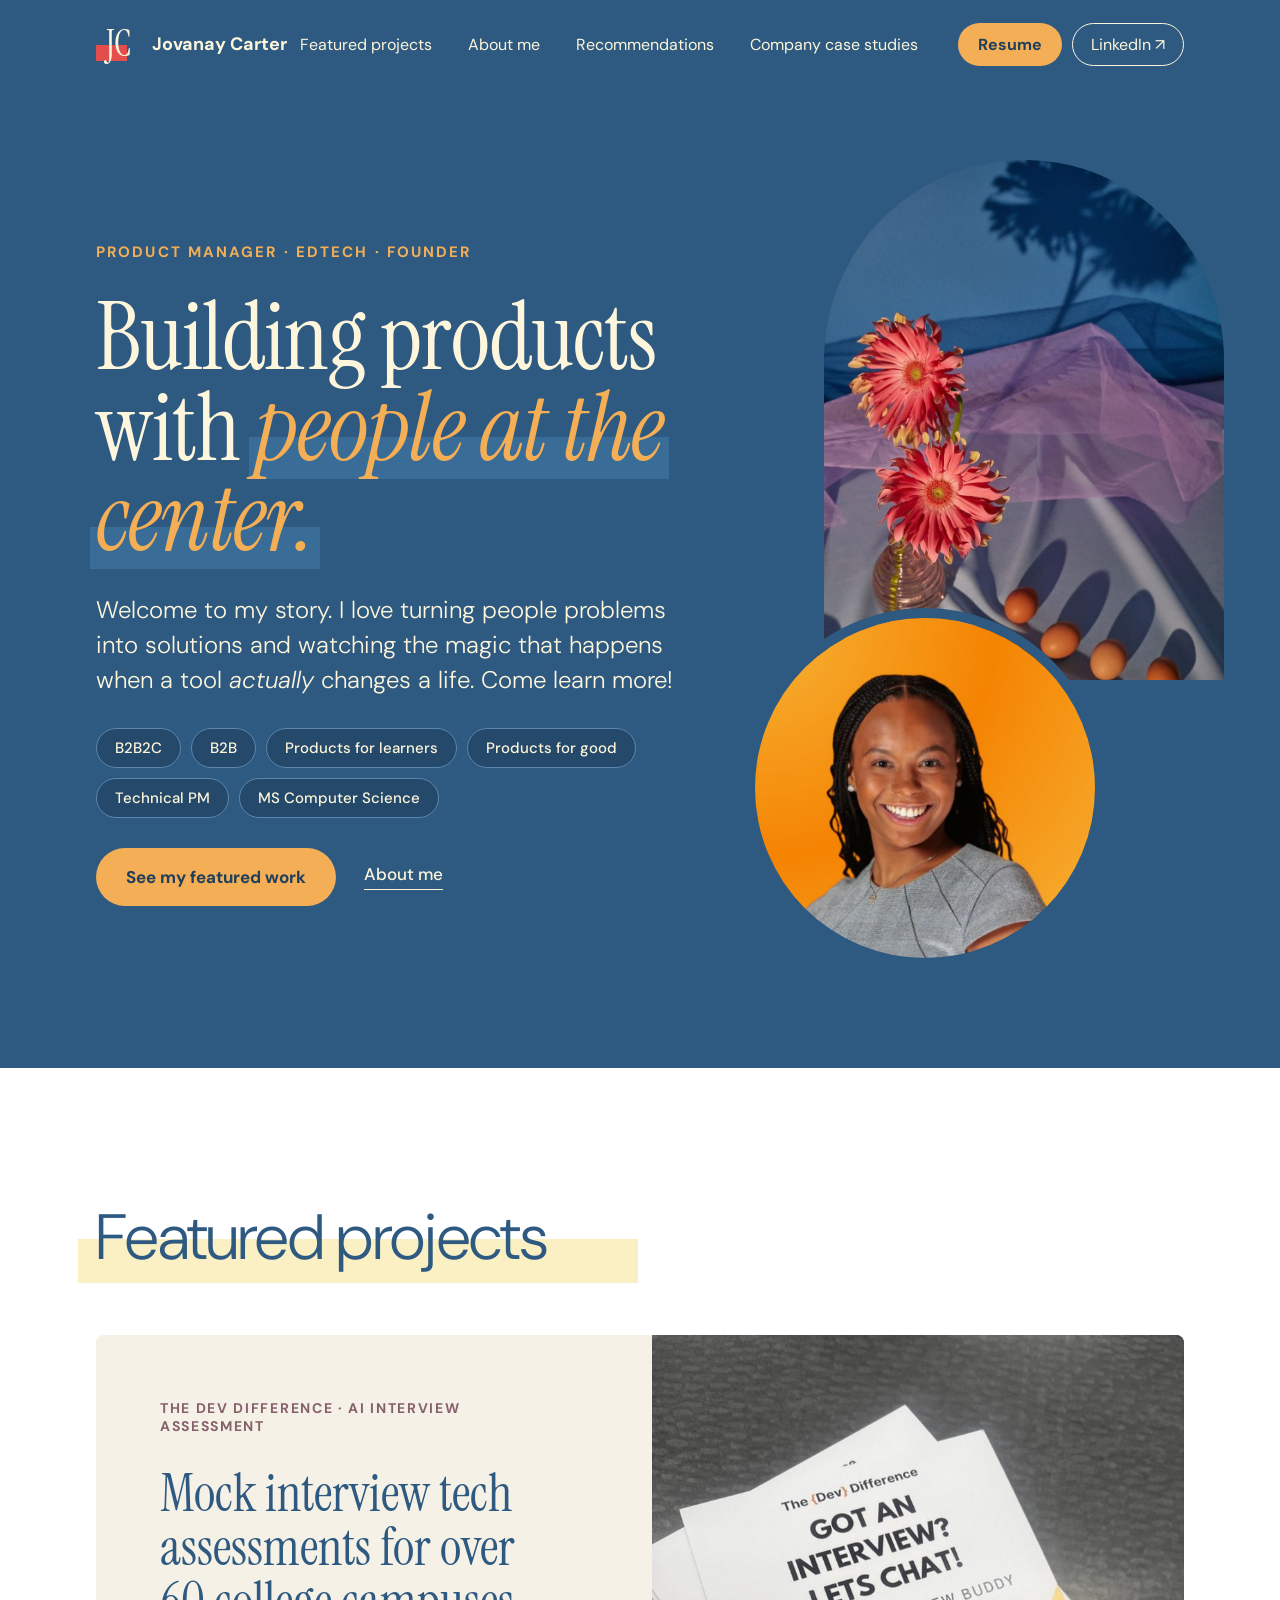
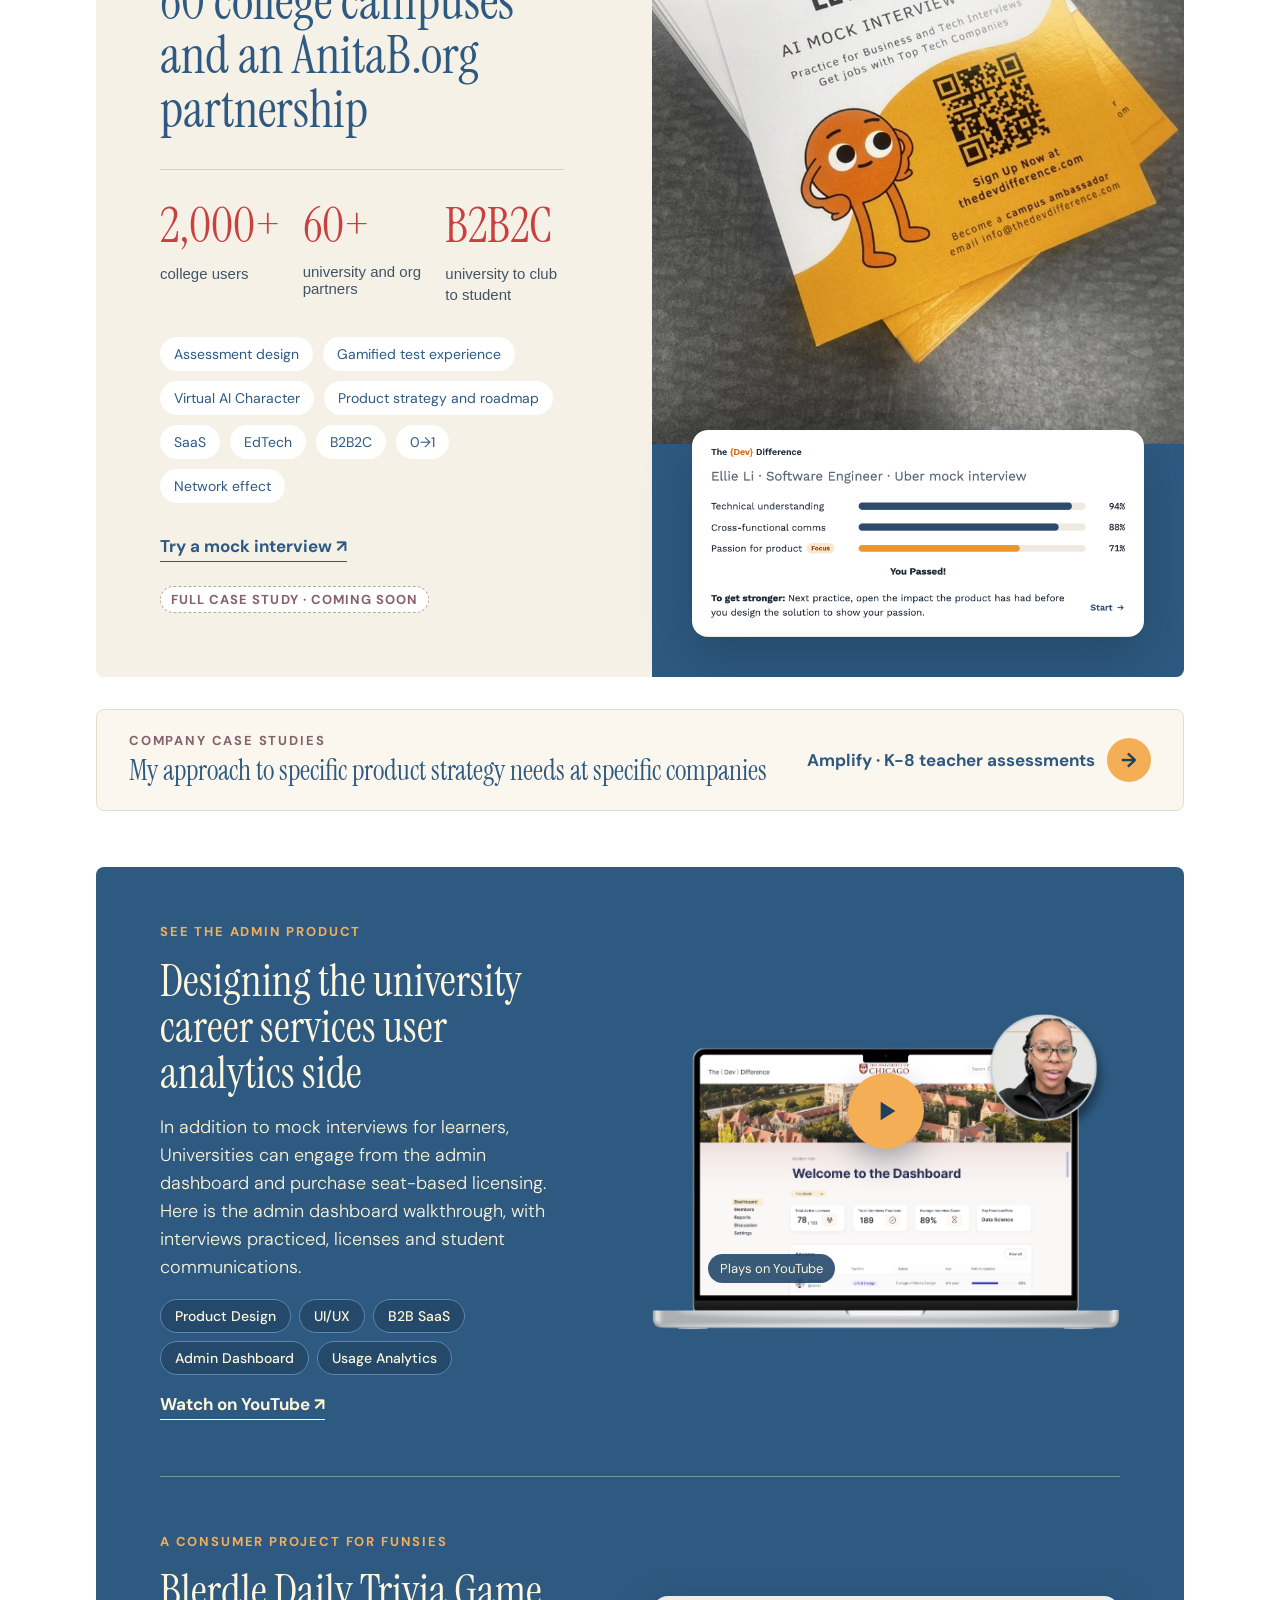
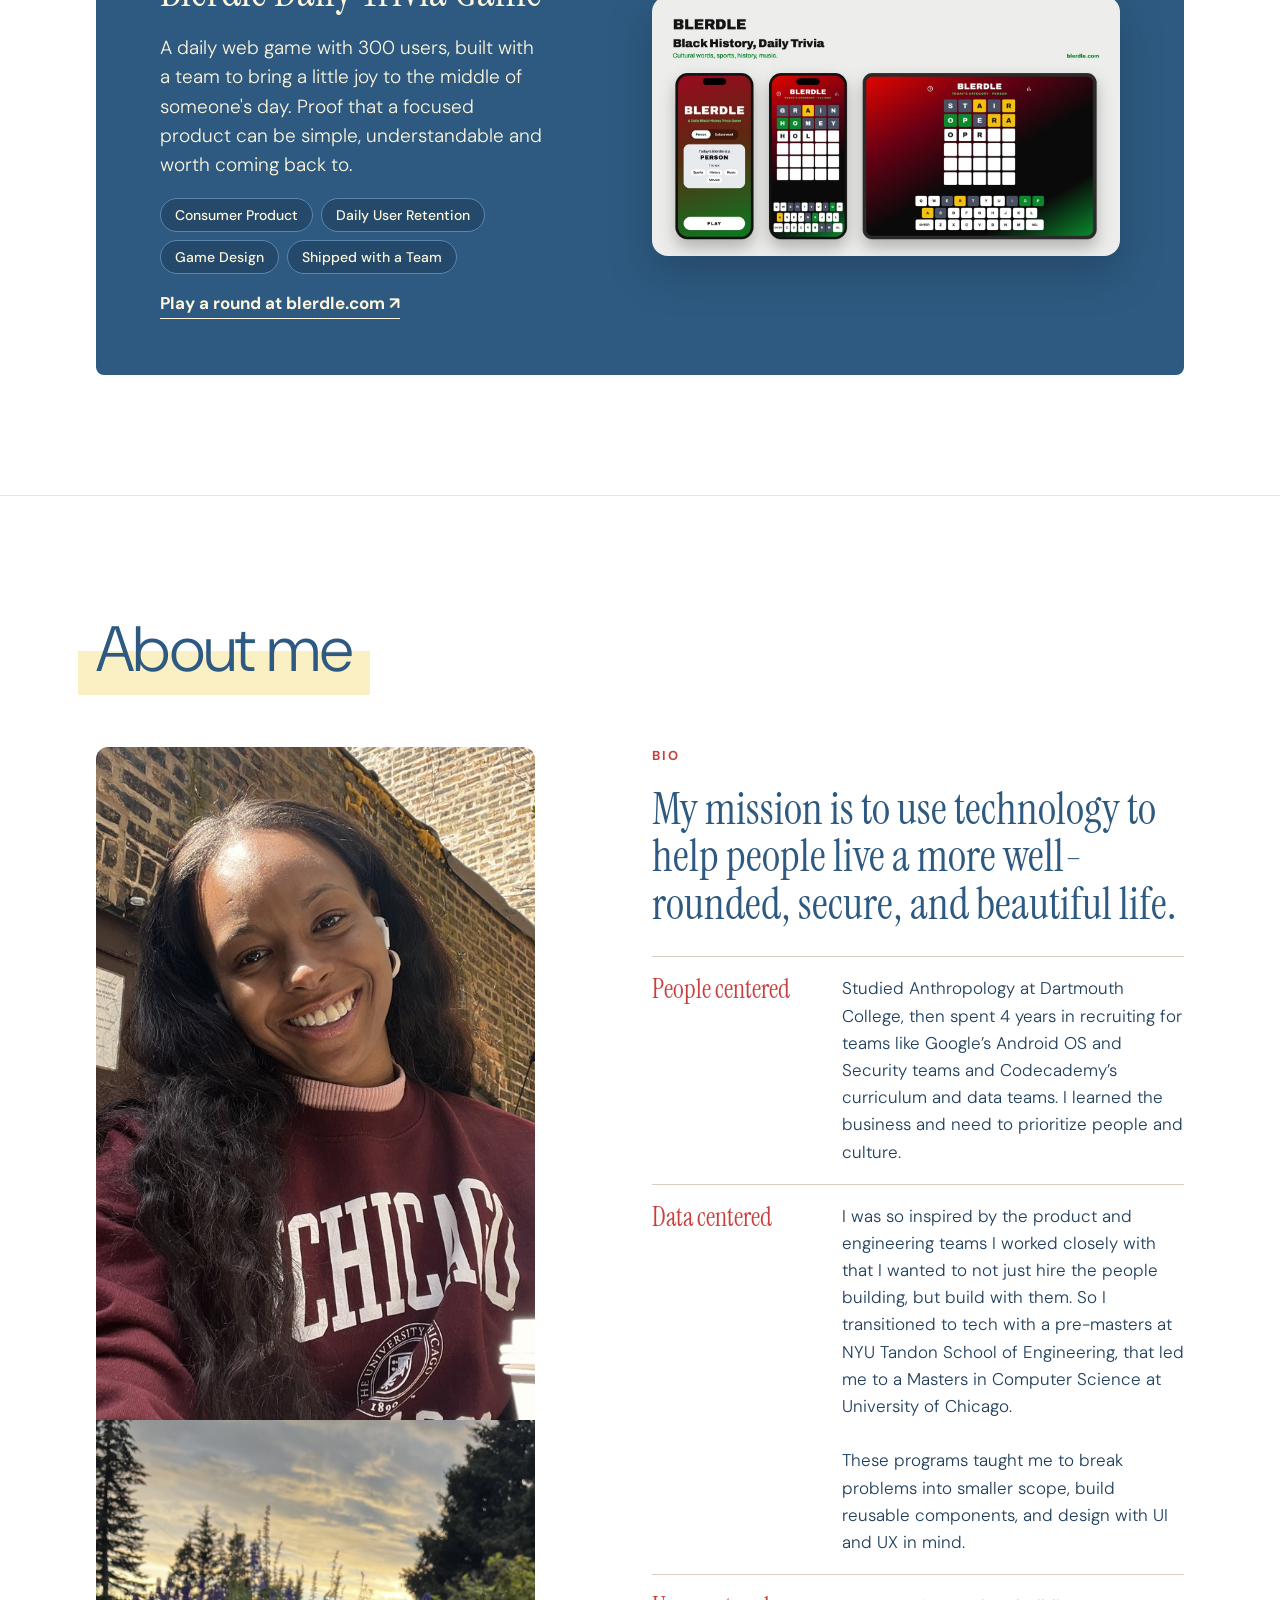
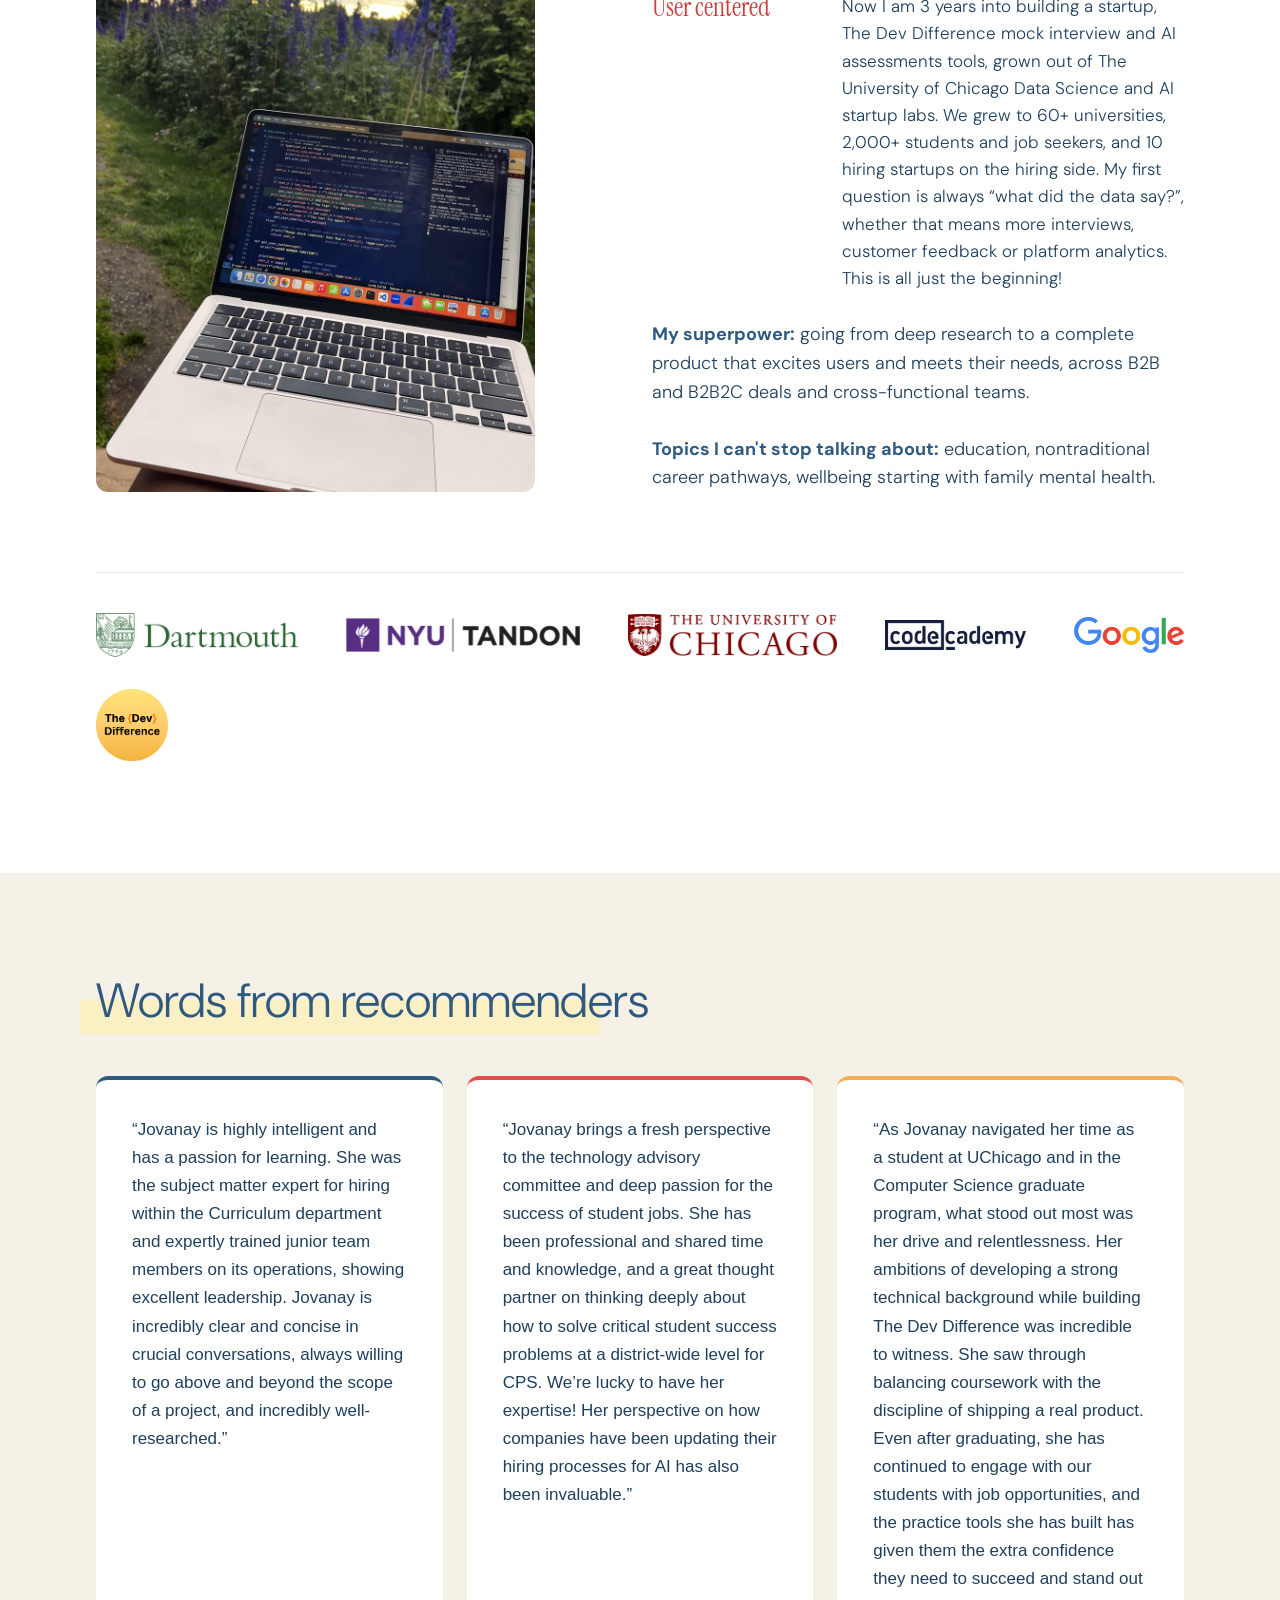
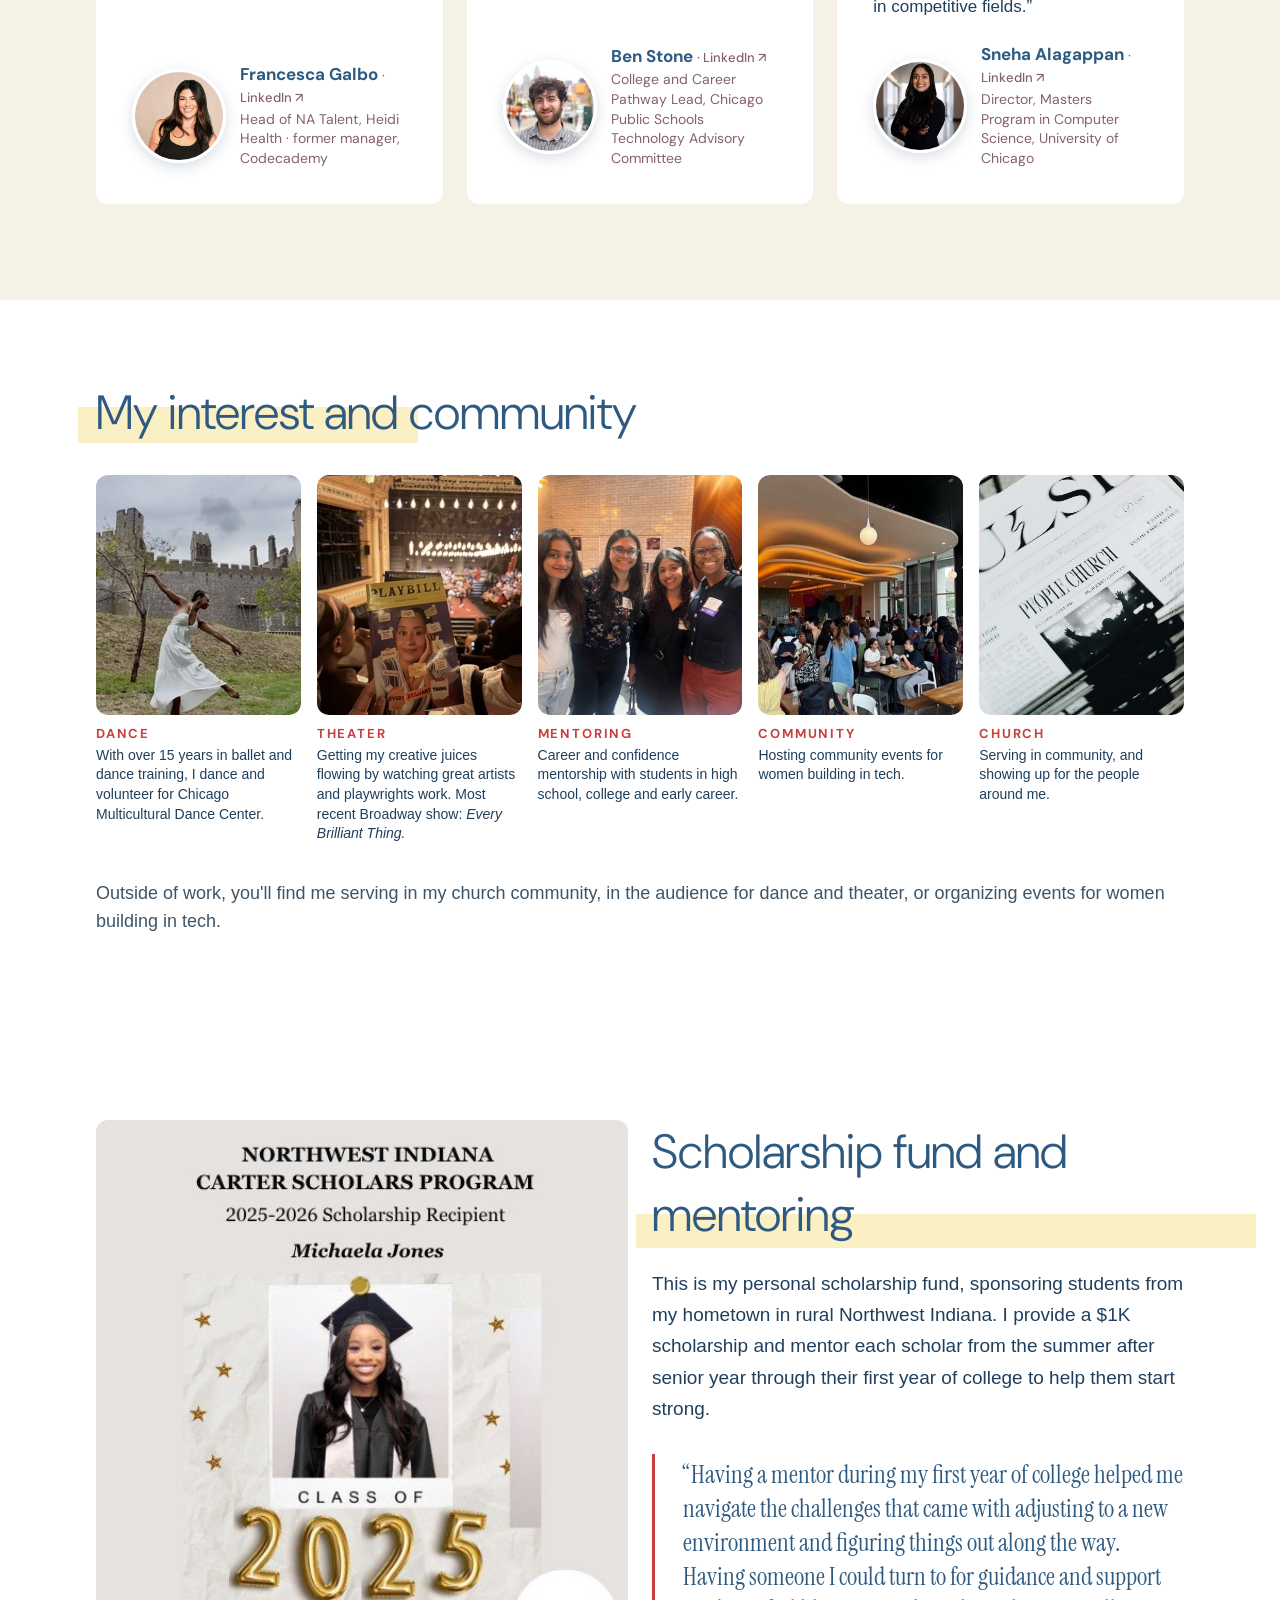
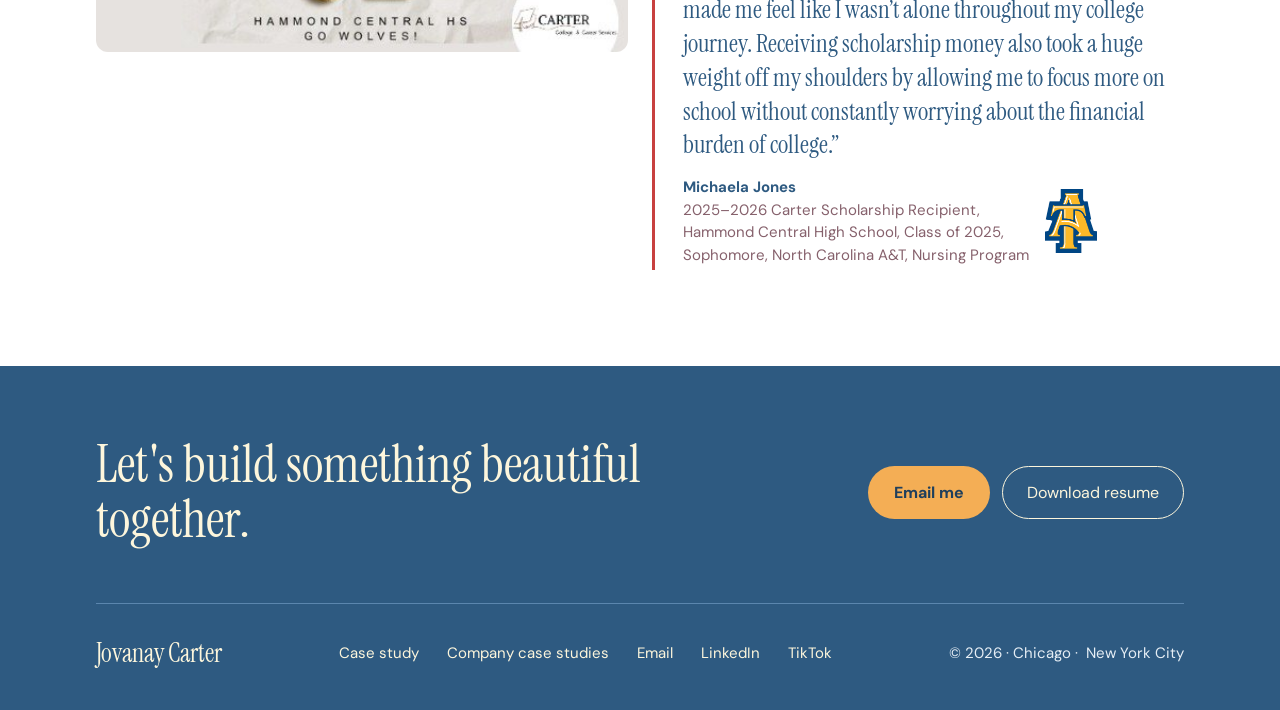
==== commit 5ee21c12: "Restore Sneha Alagappan recommendation with updated quote Co-Authored-By: Claude Opus 5.5 <noreply@a" ====
--- a/index.html
+++ b/index.html
@@ -143,7 +143,7 @@
 <!-- RECOMMENDERS -->
 <section id="words" style="box-sizing: border-box; padding: 96px; background: #F6F1E6; display: flex; flex-direction: column; gap: 44px">
 <div style="position: relative; align-self: flex-start"><div style="position: absolute; left: -16px; bottom: -2px; width: 520px; height: 34px; background: #FBEFC4"></div><h2 style="position: relative; margin: 0; font-family: 'DM Sans', sans-serif; font-weight: 300; font-size: 48px; color: #2E5A81">Words from recommenders</h2></div>
-<div style="display: grid; grid-template-columns: repeat(2, minmax(0, 1fr)); gap: 24px; align-items: stretch">
+<div style="display: grid; grid-template-columns: repeat(3, minmax(0, 1fr)); gap: 24px; align-items: stretch">
 <figure style="margin: 0; background: #ffffff; border-radius: 12px; padding: 36px; display: flex; flex-direction: column; gap: 22px; border-top: 4px solid #2E5A81">
 <blockquote style="margin: 0; font-size: 17px; line-height: 1.65; color: #1F3F5C">“Jovanay is highly intelligent and has a passion for learning. She was the subject matter expert for hiring within the Curriculum department and expertly trained junior team members on its operations, showing excellent leadership. Jovanay is incredibly clear and concise in crucial conversations, always willing to go above and beyond the scope of a project, and incredibly well-researched.”</blockquote>
 <figcaption style="margin-top: auto; display: flex; align-items: center; gap: 14px; font-family: 'DM Sans', sans-serif"><a href="https://www.linkedin.com/in/francesca-galbo/" target="_blank" rel="noopener" aria-label="Francesca Galbo on LinkedIn" style="flex-shrink: 0; display: block; width: 88px; height: 88px; border-radius: 50%; overflow: hidden; border: 3px solid #ffffff; box-shadow: 0 4px 14px rgba(36,73,106,0.18)"><img src="images/francesca-galbo.jpg" alt="Francesca Galbo" style="width: 100%; height: 100%; object-fit: cover; display: block"></a><span style="display: flex; flex-direction: column; gap: 3px"><a href="https://www.linkedin.com/in/francesca-galbo/" target="_blank" rel="noopener" style="font-size: 17px; font-weight: 700; color: #2E5A81; text-decoration: none">Francesca Galbo <span style="font-size: 13px; font-weight: 500; color: #86616C">· LinkedIn ↗</span></a><span style="font-size: 14px; line-height: 1.4; color: #86616C">Head of NA Talent, Heidi Health · former manager, Codecademy</span></span></figcaption>
@@ -151,6 +151,10 @@
 <figure style="margin: 0; background: #ffffff; border-radius: 12px; padding: 36px; display: flex; flex-direction: column; gap: 22px; border-top: 4px solid #E34E4D">
 <blockquote style="margin: 0; font-size: 17px; line-height: 1.65; color: #1F3F5C">“Jovanay brings a fresh perspective to the technology advisory committee and deep passion for the success of student jobs. She has been professional and shared time and knowledge, and a great thought partner on thinking deeply about how to solve critical student success problems at a district-wide level for CPS. We’re lucky to have her expertise! Her perspective on how companies have been updating their hiring processes for AI has also been invaluable.”</blockquote>
 <figcaption style="margin-top: auto; display: flex; align-items: center; gap: 14px; font-family: 'DM Sans', sans-serif"><a href="https://www.linkedin.com/in/ben-stone-7859b637/" target="_blank" rel="noopener" aria-label="Ben Stone on LinkedIn" style="flex-shrink: 0; display: block; width: 88px; height: 88px; border-radius: 50%; overflow: hidden; border: 3px solid #ffffff; box-shadow: 0 4px 14px rgba(36,73,106,0.18)"><img src="images/ben-stone.jpg" alt="Ben Stone" style="width: 100%; height: 100%; object-fit: cover; display: block"></a><span style="display: flex; flex-direction: column; gap: 3px"><a href="https://www.linkedin.com/in/ben-stone-7859b637/" target="_blank" rel="noopener" style="font-size: 17px; font-weight: 700; color: #2E5A81; text-decoration: none">Ben Stone <span style="font-size: 13px; font-weight: 500; color: #86616C">· LinkedIn ↗</span></a><span style="font-size: 14px; line-height: 1.4; color: #86616C">College and Career Pathway Lead, Chicago Public Schools Technology Advisory Committee</span></span></figcaption>
+</figure>
+<figure style="margin: 0; background: #ffffff; border-radius: 12px; padding: 36px; display: flex; flex-direction: column; gap: 22px; border-top: 4px solid #F4AE55">
+<blockquote style="margin: 0; font-size: 17px; line-height: 1.65; color: #1F3F5C">“As Jovanay navigated her time as a student at UChicago and in the Computer Science graduate program, what stood out most was her drive and relentlessness. Her ambitions of developing a strong technical background while building The Dev Difference was incredible to witness. She saw through balancing coursework with the discipline of shipping a real product. Even after graduating, she has continued to engage with our students with job opportunities, and the practice tools she has built has given them the extra confidence they need to succeed and stand out in competitive fields.”</blockquote>
+<figcaption style="margin-top: auto; display: flex; align-items: center; gap: 14px; font-family: 'DM Sans', sans-serif"><a href="https://www.linkedin.com/in/snehaalagappan/" target="_blank" rel="noopener" aria-label="Sneha Alagappan on LinkedIn" style="flex-shrink: 0; display: block; width: 88px; height: 88px; border-radius: 50%; overflow: hidden; border: 3px solid #ffffff; box-shadow: 0 4px 14px rgba(36,73,106,0.18)"><img src="images/sneha-alagappan.jpg" alt="Sneha Alagappan" style="width: 100%; height: 100%; object-fit: cover; display: block"></a><span style="display: flex; flex-direction: column; gap: 3px"><a href="https://www.linkedin.com/in/snehaalagappan/" target="_blank" rel="noopener" style="font-size: 17px; font-weight: 700; color: #2E5A81; text-decoration: none">Sneha Alagappan <span style="font-size: 13px; font-weight: 500; color: #86616C">· LinkedIn ↗</span></a><span style="font-size: 14px; line-height: 1.4; color: #86616C">Director, Masters Program in Computer Science, University of Chicago</span></span></figcaption>
 </figure>
 </div>
 </section>
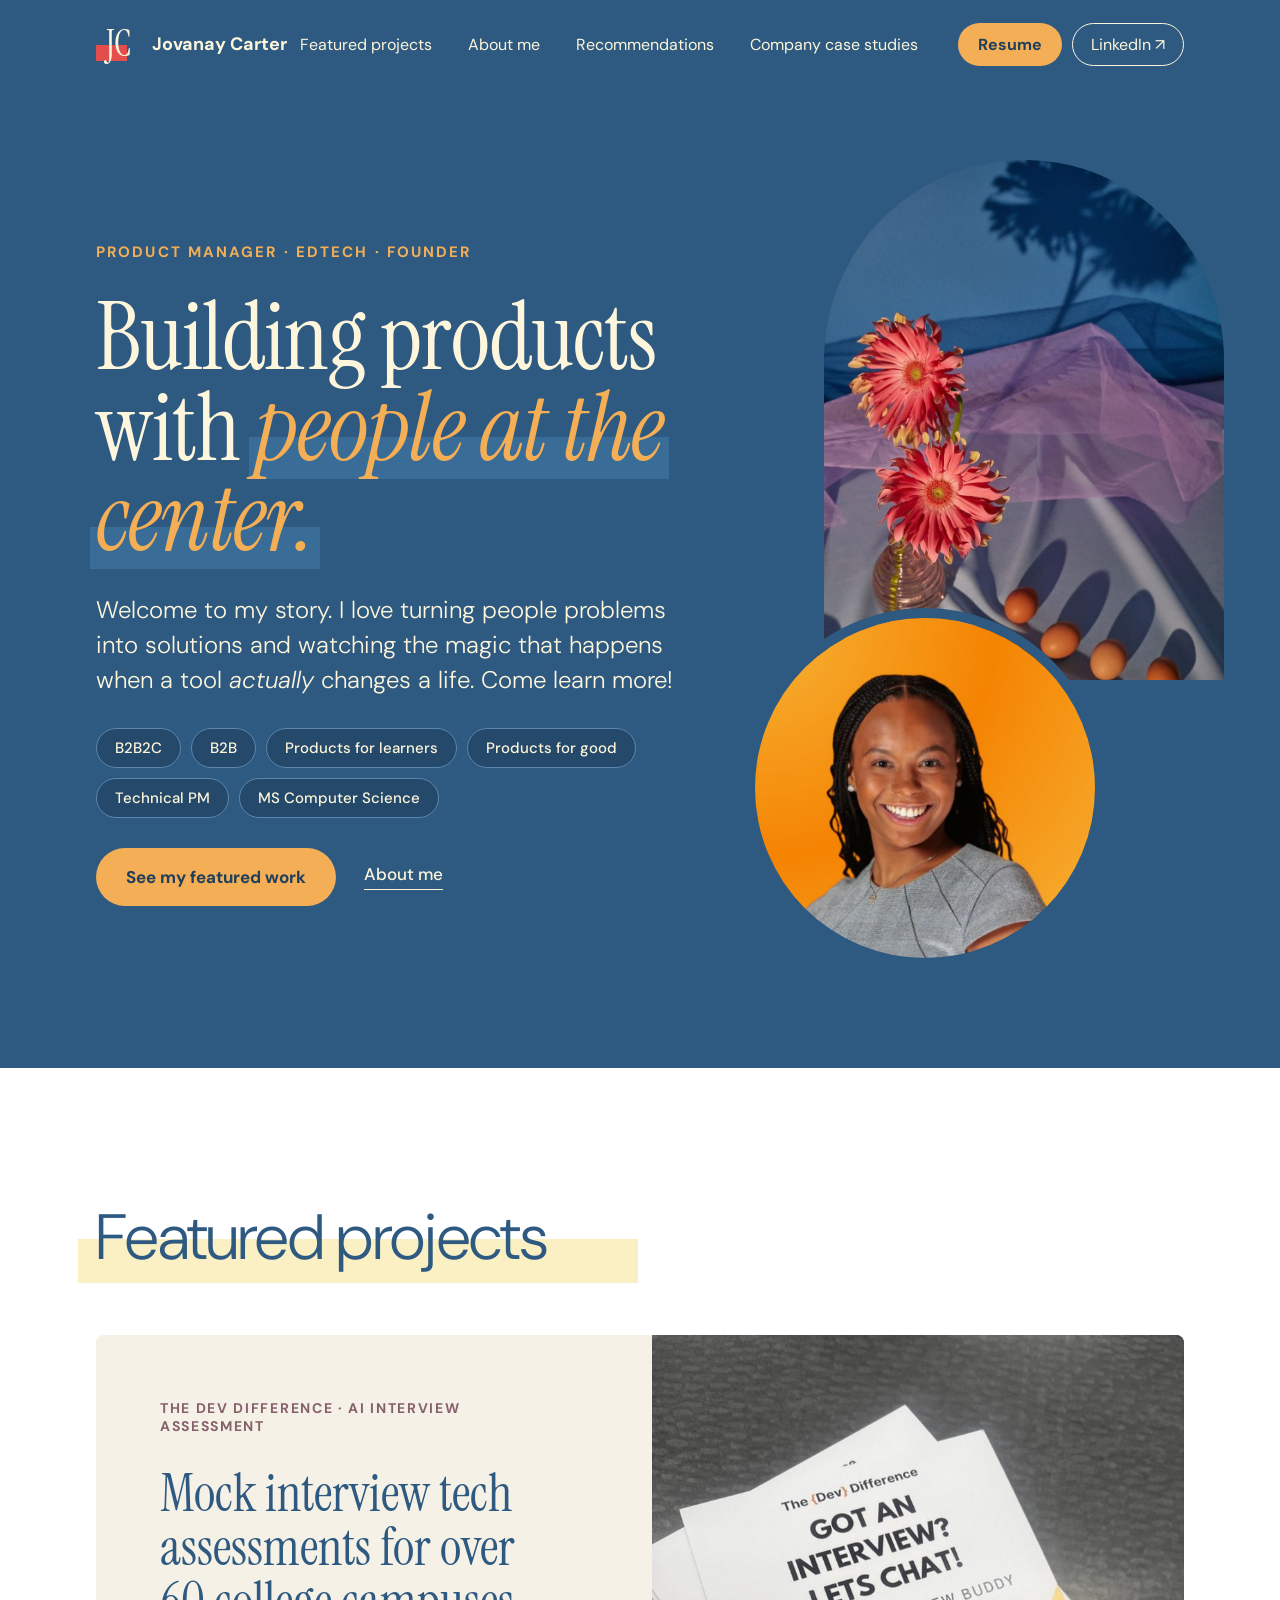
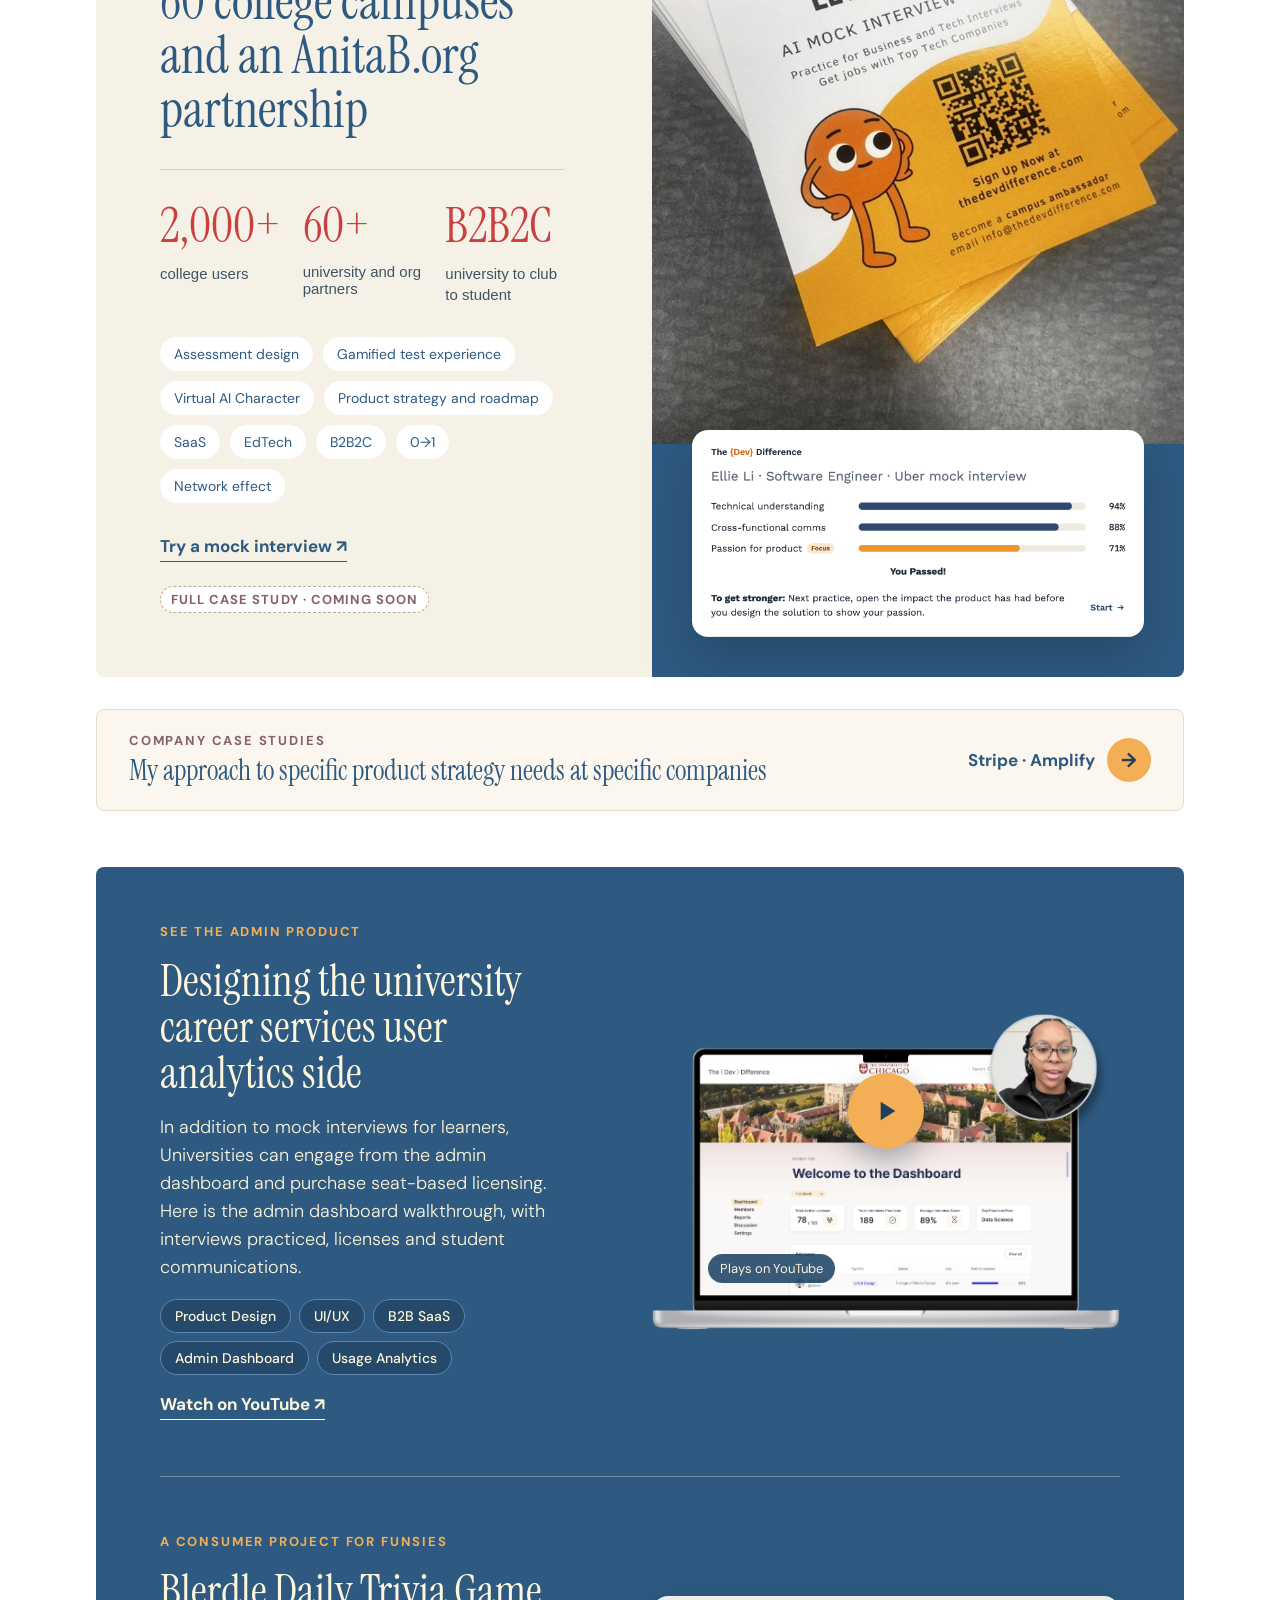
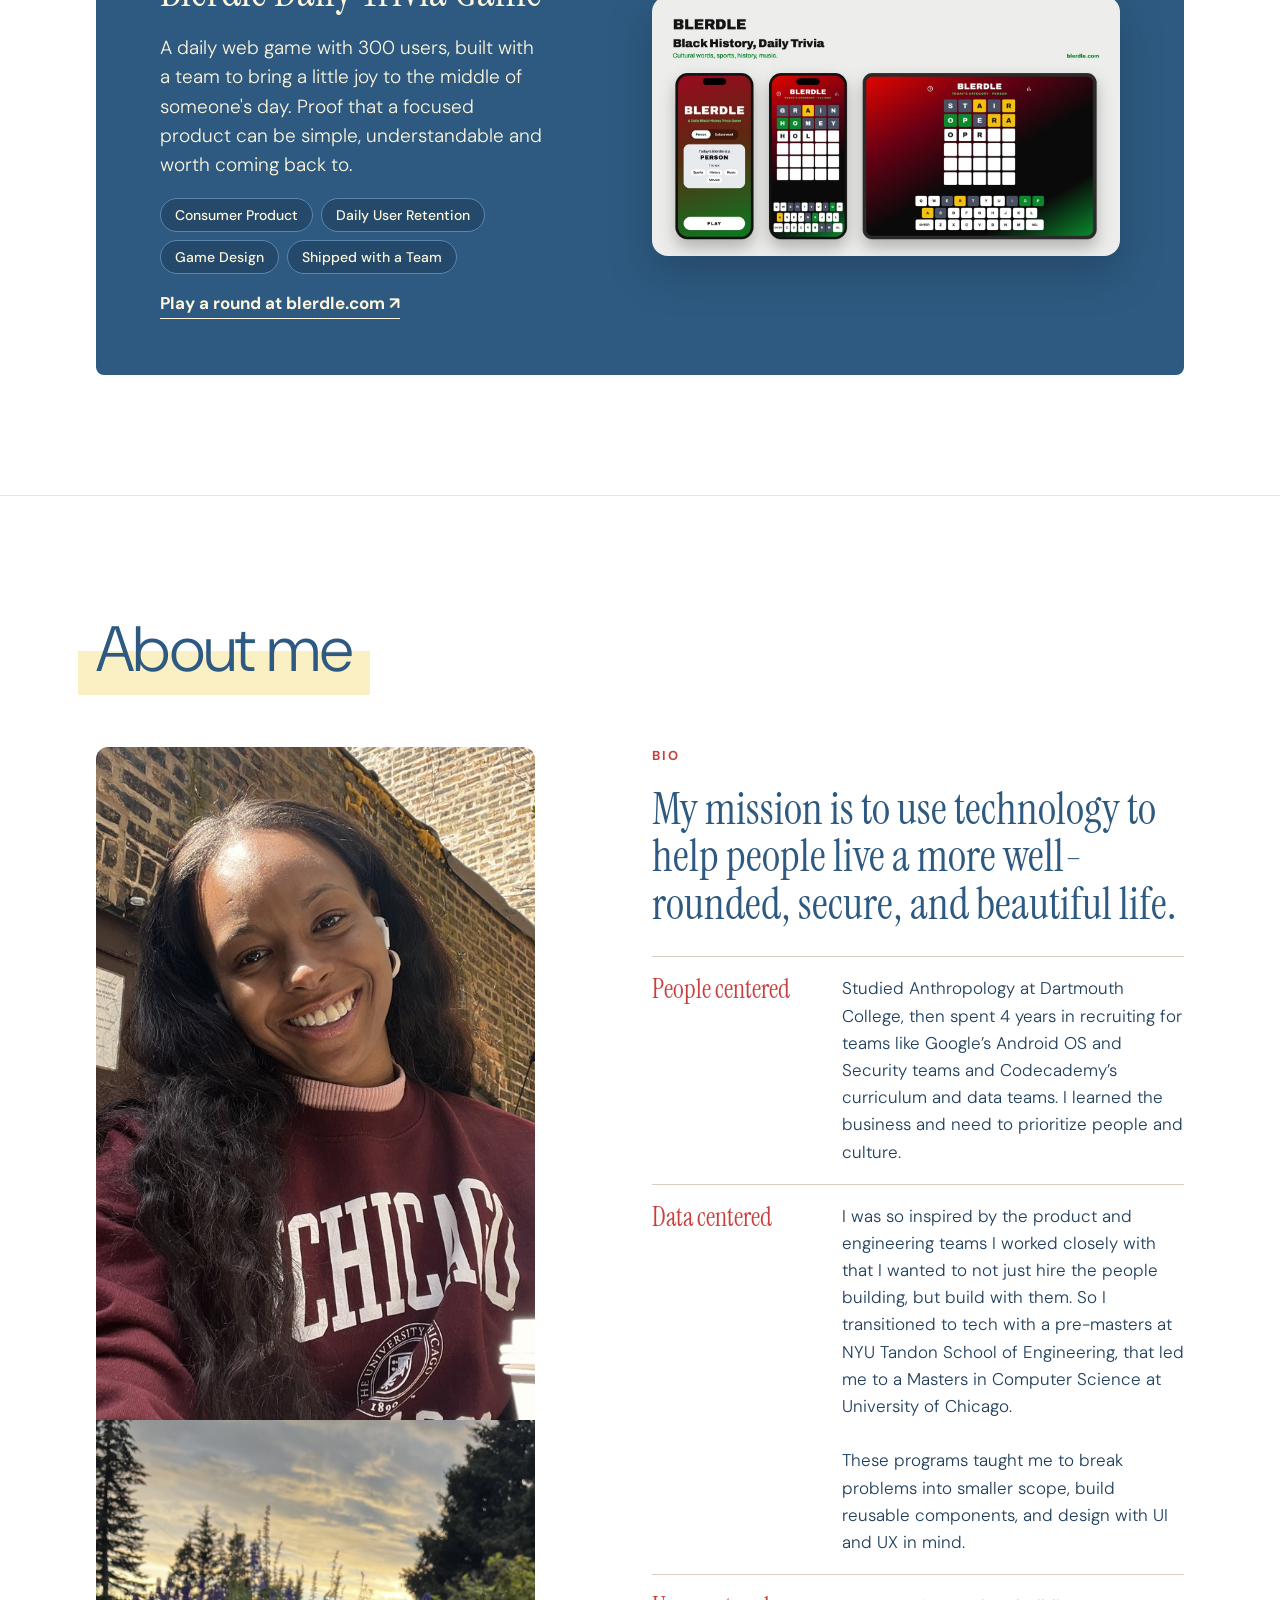
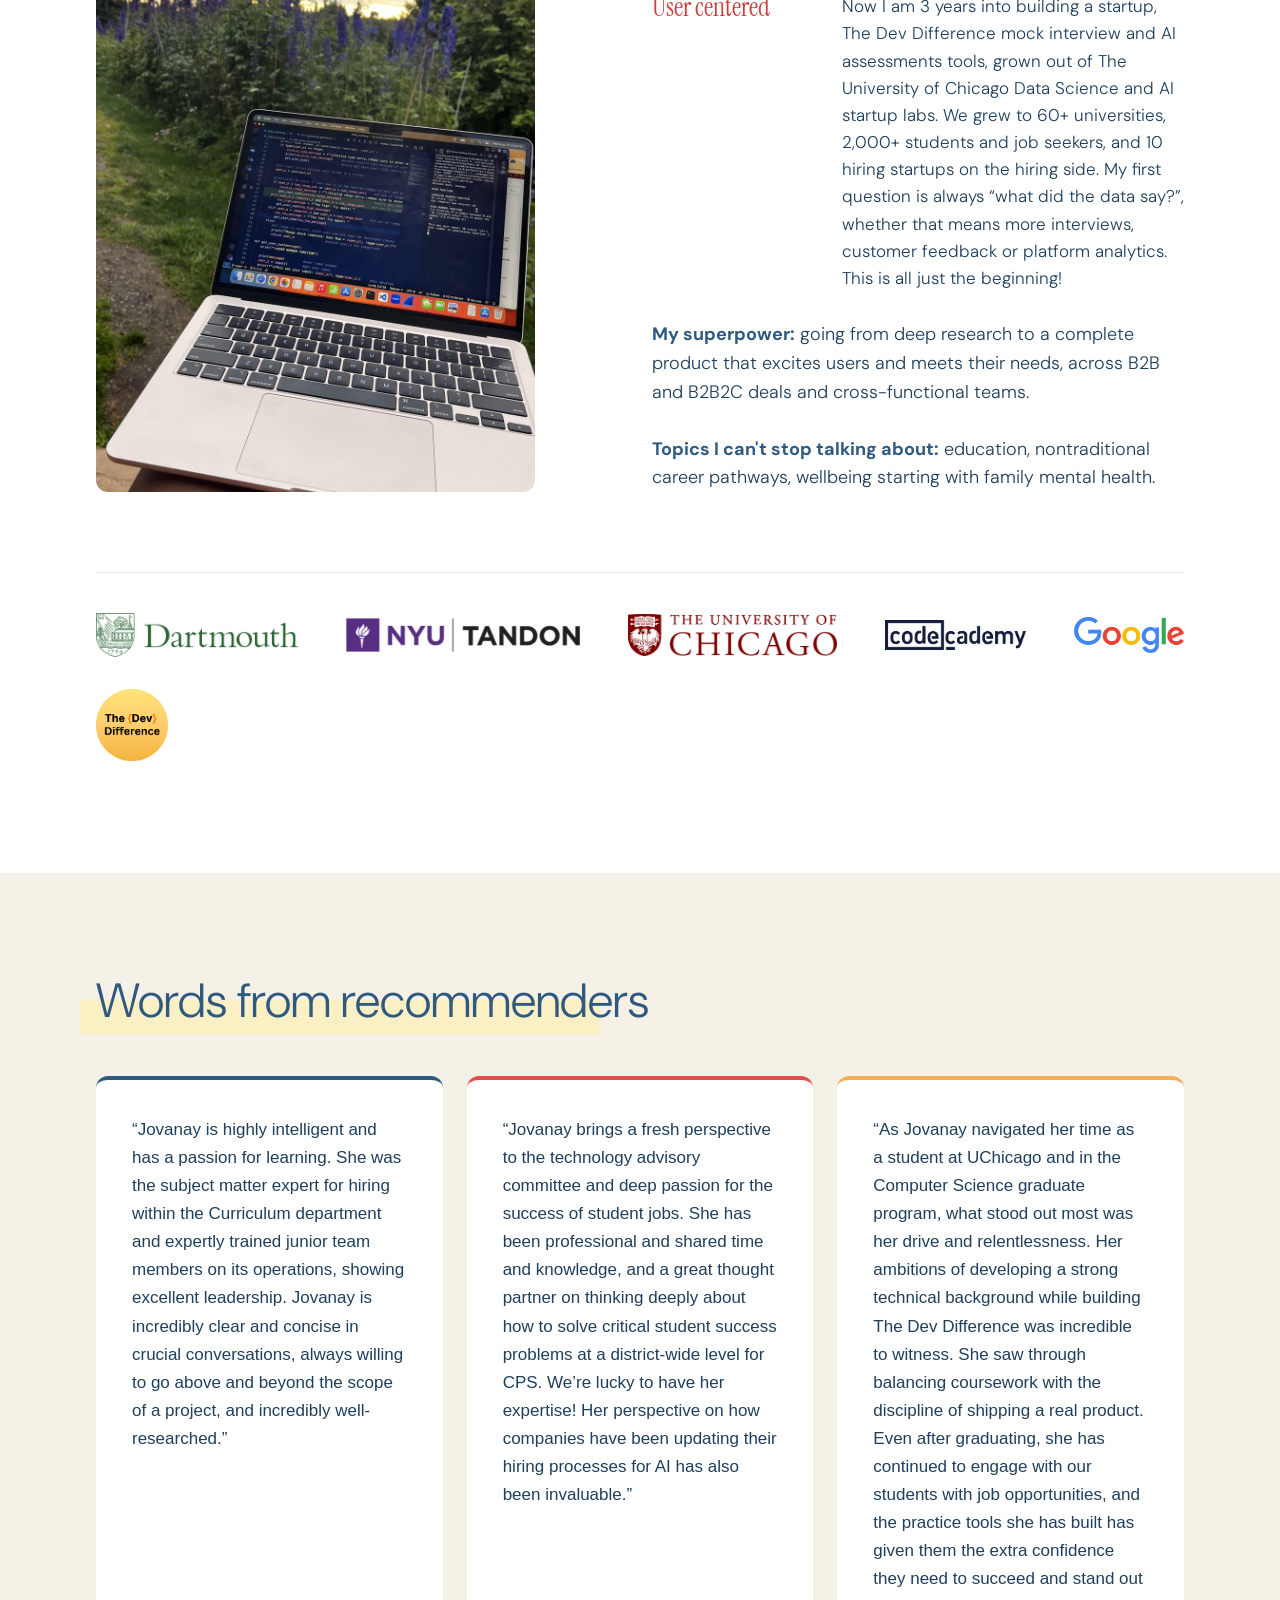
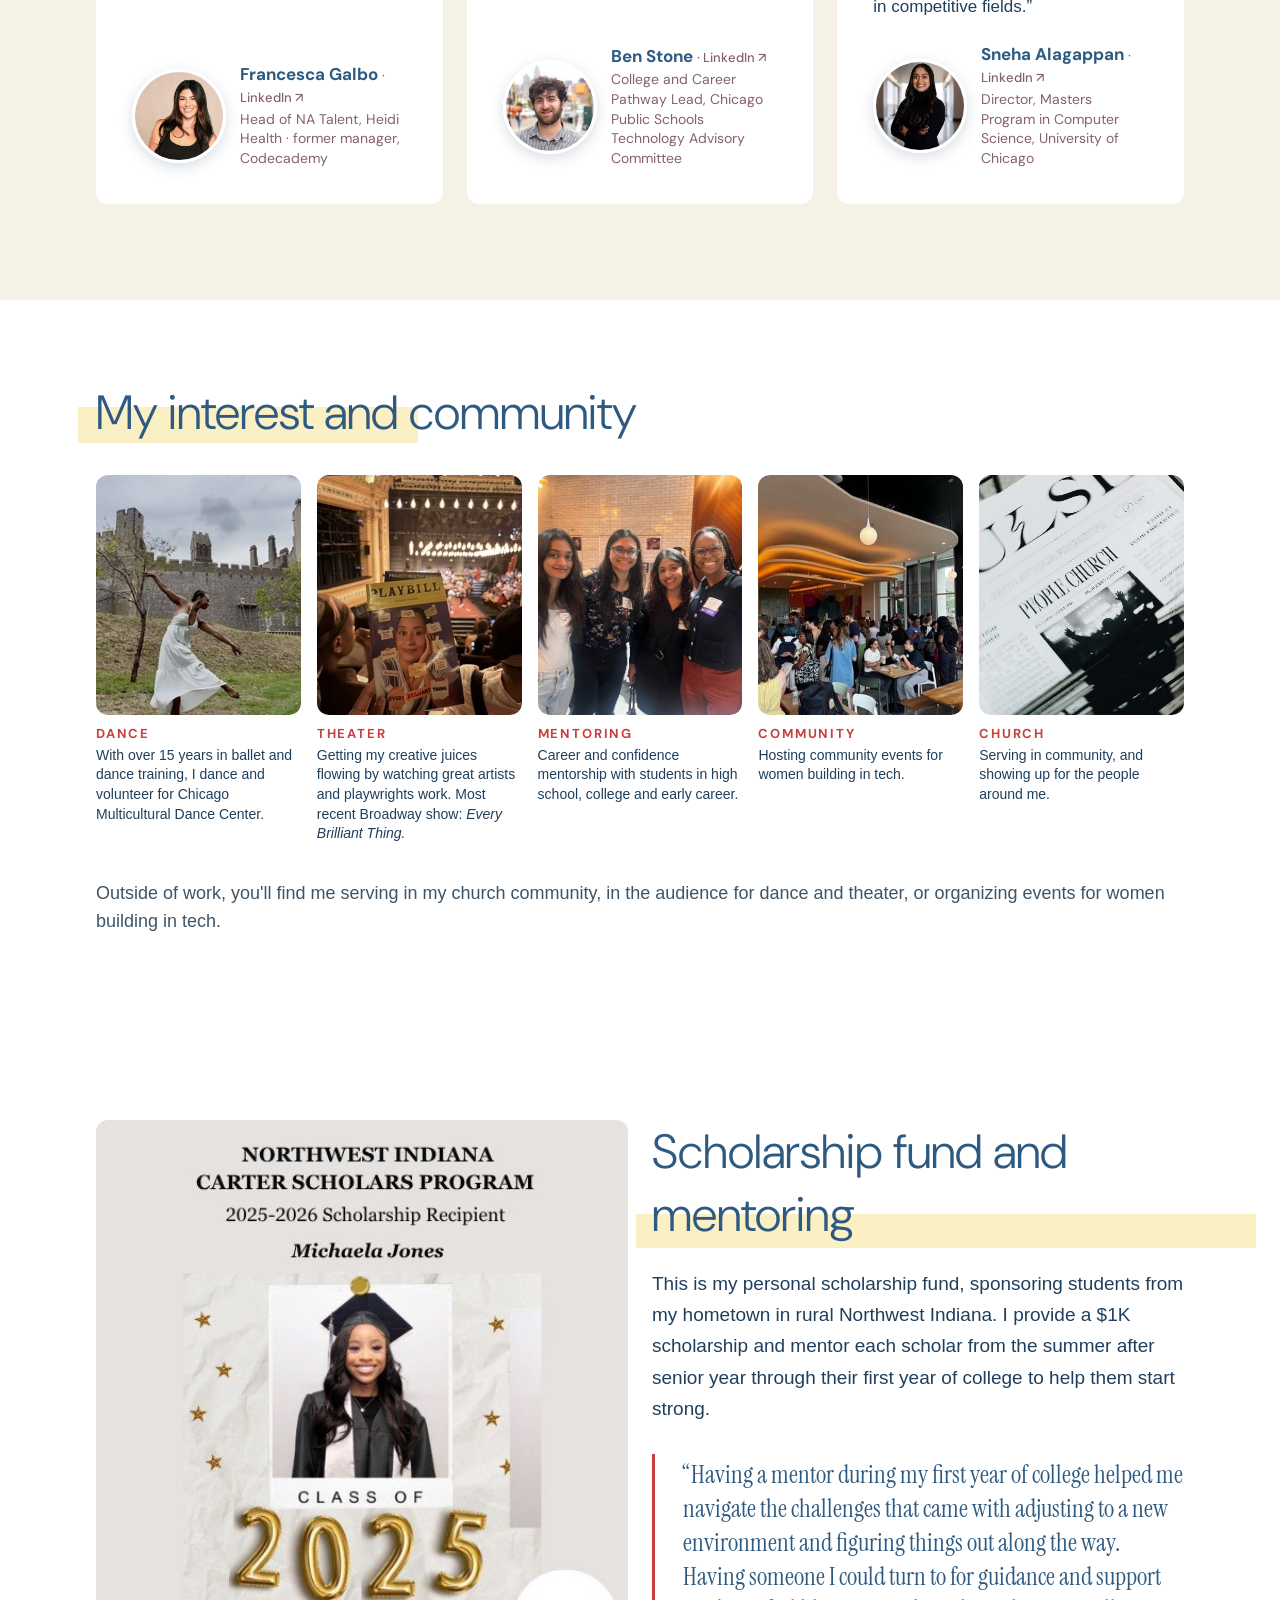
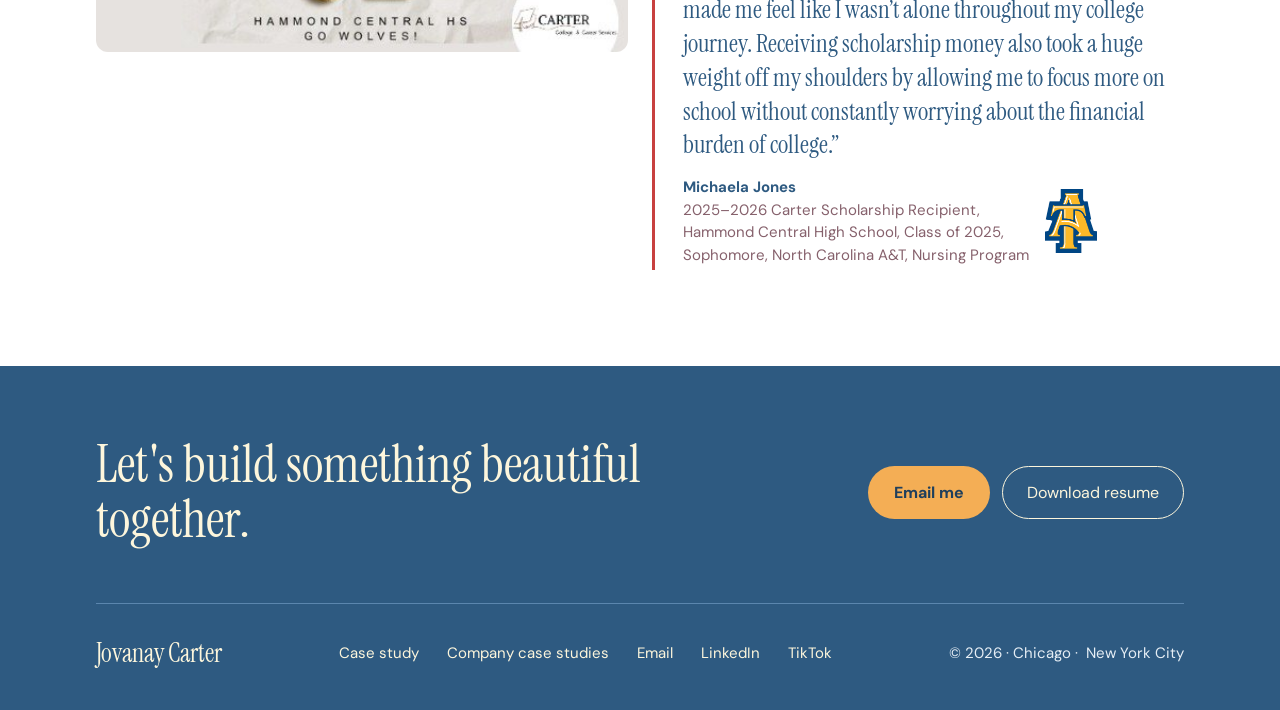
==== commit 0973a2b7: "Add Company case studies hub page and point links to it Co-Authored-By: Claude Opus 5.5 <noreply@ant" ====
--- a/index.html
+++ b/index.html
@@ -31,7 +31,7 @@
 <a href="#featured" style="text-decoration: none">Featured projects</a>
 <a href="#me" style="text-decoration: none">About me</a>
 <a href="#words" style="text-decoration: none">Recommendations</a>
-<a href="amplify.html" style="text-decoration: none">Company case studies</a>
+<a href="case-studies.html" style="text-decoration: none">Company case studies</a>
 <span style="display: flex; align-items: center; gap: 10px; margin-left: 4px">
 <a href="Jovanay-Carter-Resume.pdf" target="_blank" rel="noopener" style="text-decoration: none; padding: 11px 20px; border-radius: 999px; background: #F4AE55; color: #1F3F5C; font-weight: 700">Resume</a>
 <a href="https://www.linkedin.com/in/jovanay-carter/" target="_blank" rel="noopener" style="text-decoration: none; padding: 10px 18px; border: 1.5px solid #FDF6DC; border-radius: 999px">LinkedIn ↗</a>
@@ -85,7 +85,7 @@
 
 <img src="images/featured-case-study.jpg" alt="138ae709-07b8-426e-9e34-42657d003a6c_1_1" width="768" height="1024" style="max-width: 100%; height: auto; display: block; object-fit: cover; width: 768px; aspect-ratio: 768 / 1024"></div>
 </div>
-<a id="company-case-studies" href="amplify.html" style="margin-top: -24px; display: flex; align-items: center; justify-content: space-between; gap: 24px; padding: 22px 32px; border-radius: 8px; background: #FBF7EE; border: 1.5px solid #E6DDCB; text-decoration: none; color: #2E5A81"><span style="display: flex; flex-direction: column; gap: 6px"><span style="font-family: &quot;DM Sans&quot;, sans-serif; font-size: 13px; font-weight: 700; letter-spacing: 0.14em; text-transform: uppercase; color: rgb(134, 97, 108)">Company case studies</span><span style="font-family: &quot;Instrument Serif&quot;, serif; font-size: 28px; line-height: 1.15; color: rgb(46, 90, 129)">My approach to specific product strategy needs at specific companies</span></span><span style="flex: 0 0 auto; display: flex; align-items: center; gap: 12px; font-family: &quot;DM Sans&quot;, sans-serif; font-weight: 700; font-size: 17px; color: rgb(46, 90, 129)">Amplify · K-8 teacher assessments<span aria-hidden="true" style="display: inline-flex; width: 44px; height: 44px; border-radius: 50%; background: rgb(244, 174, 85); color: rgb(31, 63, 92); align-items: center; justify-content: center; font-size: 20px">→</span></span></a>
+<a id="company-case-studies" href="case-studies.html" style="margin-top: -24px; display: flex; align-items: center; justify-content: space-between; gap: 24px; padding: 22px 32px; border-radius: 8px; background: #FBF7EE; border: 1.5px solid #E6DDCB; text-decoration: none; color: #2E5A81"><span style="display: flex; flex-direction: column; gap: 6px"><span style="font-family: &quot;DM Sans&quot;, sans-serif; font-size: 13px; font-weight: 700; letter-spacing: 0.14em; text-transform: uppercase; color: rgb(134, 97, 108)">Company case studies</span><span style="font-family: &quot;Instrument Serif&quot;, serif; font-size: 28px; line-height: 1.15; color: rgb(46, 90, 129)">My approach to specific product strategy needs at specific companies</span></span><span style="flex: 0 0 auto; display: flex; align-items: center; gap: 12px; font-family: &quot;DM Sans&quot;, sans-serif; font-weight: 700; font-size: 17px; color: rgb(46, 90, 129)">Stripe · Amplify<span aria-hidden="true" style="display: inline-flex; width: 44px; height: 44px; border-radius: 50%; background: rgb(244, 174, 85); color: rgb(31, 63, 92); align-items: center; justify-content: center; font-size: 20px">→</span></span></a>
 <div style="background: #2E5A81; color: #FDF6DC; border-radius: 8px; padding: 56px 64px; display: flex; flex-direction: column; gap: 56px">
 <div style="display: grid; grid-template-columns: repeat(12, minmax(0, 1fr)); column-gap: 24px; align-items: center">
 <div style="grid-column: 1 / span 5; display: flex; flex-direction: column; gap: 18px">
@@ -191,7 +191,7 @@
 <a href="mailto:jovanay.d.carter@gmail.com" style="text-decoration: none; background: #F4AE55; color: #1F3F5C; font-weight: 700; padding: 16px 26px; border-radius: 999px">Email me</a>
 <a href="Jovanay-Carter-Resume.pdf" target="_blank" rel="noopener" style="text-decoration: none; padding: 15px 24px; border: 1.5px solid #FDF6DC; border-radius: 999px">Download resume</a>
 </div>
-<div style="grid-column: 1 / span 12; margin-top: 56px; padding: 32px 0 40px; border-top: 1px solid #5B86AE; display: flex; justify-content: space-between; align-items: center; font-family: 'DM Sans', sans-serif; font-size: 15px"><span style="font-family: &quot;Instrument Serif&quot;, serif; font-size: 26px">Jovanay Carter</span><span style="display: flex; gap: 28px"><a href="#featured" style="text-decoration: none; color: rgb(253, 246, 220)">Case study</a><a href="amplify.html" style="text-decoration: none; color: rgb(253, 246, 220)">Company case studies</a><a href="mailto:jovanay.d.carter@gmail.com" style="text-decoration: none; color: rgb(253, 246, 220)">Email</a><a href="https://www.linkedin.com/in/jovanay-carter/" style="text-decoration: none; color: rgb(253, 246, 220)" target="_blank" rel="noopener">LinkedIn</a><a href="https://www.tiktok.com/@thedevdifference" target="_blank" rel="noopener" style="text-decoration: none; color: rgb(253, 246, 220)">TikTok</a></span><span style="color: rgb(230, 238, 245)">© 2026 · Chicago ·&nbsp; New York City</span></div>
+<div style="grid-column: 1 / span 12; margin-top: 56px; padding: 32px 0 40px; border-top: 1px solid #5B86AE; display: flex; justify-content: space-between; align-items: center; font-family: 'DM Sans', sans-serif; font-size: 15px"><span style="font-family: &quot;Instrument Serif&quot;, serif; font-size: 26px">Jovanay Carter</span><span style="display: flex; gap: 28px"><a href="#featured" style="text-decoration: none; color: rgb(253, 246, 220)">Case study</a><a href="case-studies.html" style="text-decoration: none; color: rgb(253, 246, 220)">Company case studies</a><a href="mailto:jovanay.d.carter@gmail.com" style="text-decoration: none; color: rgb(253, 246, 220)">Email</a><a href="https://www.linkedin.com/in/jovanay-carter/" style="text-decoration: none; color: rgb(253, 246, 220)" target="_blank" rel="noopener">LinkedIn</a><a href="https://www.tiktok.com/@thedevdifference" target="_blank" rel="noopener" style="text-decoration: none; color: rgb(253, 246, 220)">TikTok</a></span><span style="color: rgb(230, 238, 245)">© 2026 · Chicago ·&nbsp; New York City</span></div>
 </footer>
 
 </div>
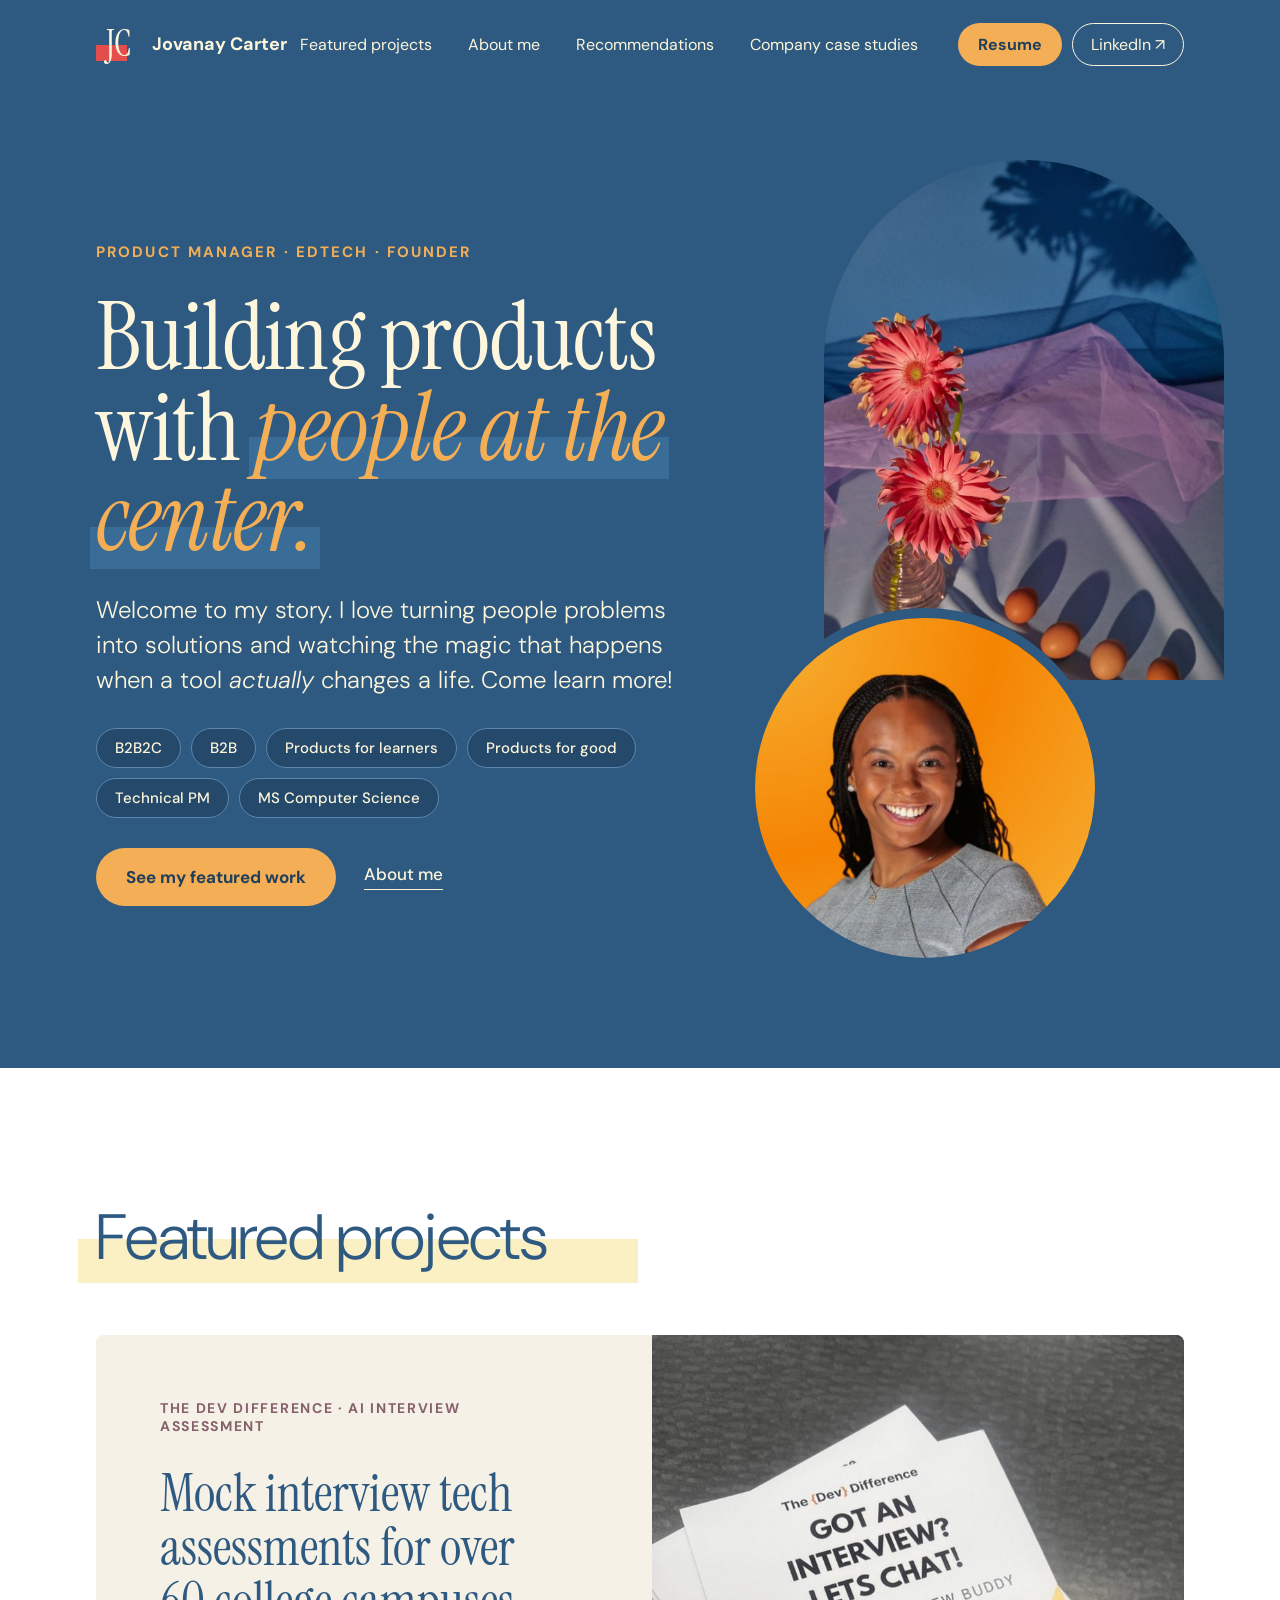
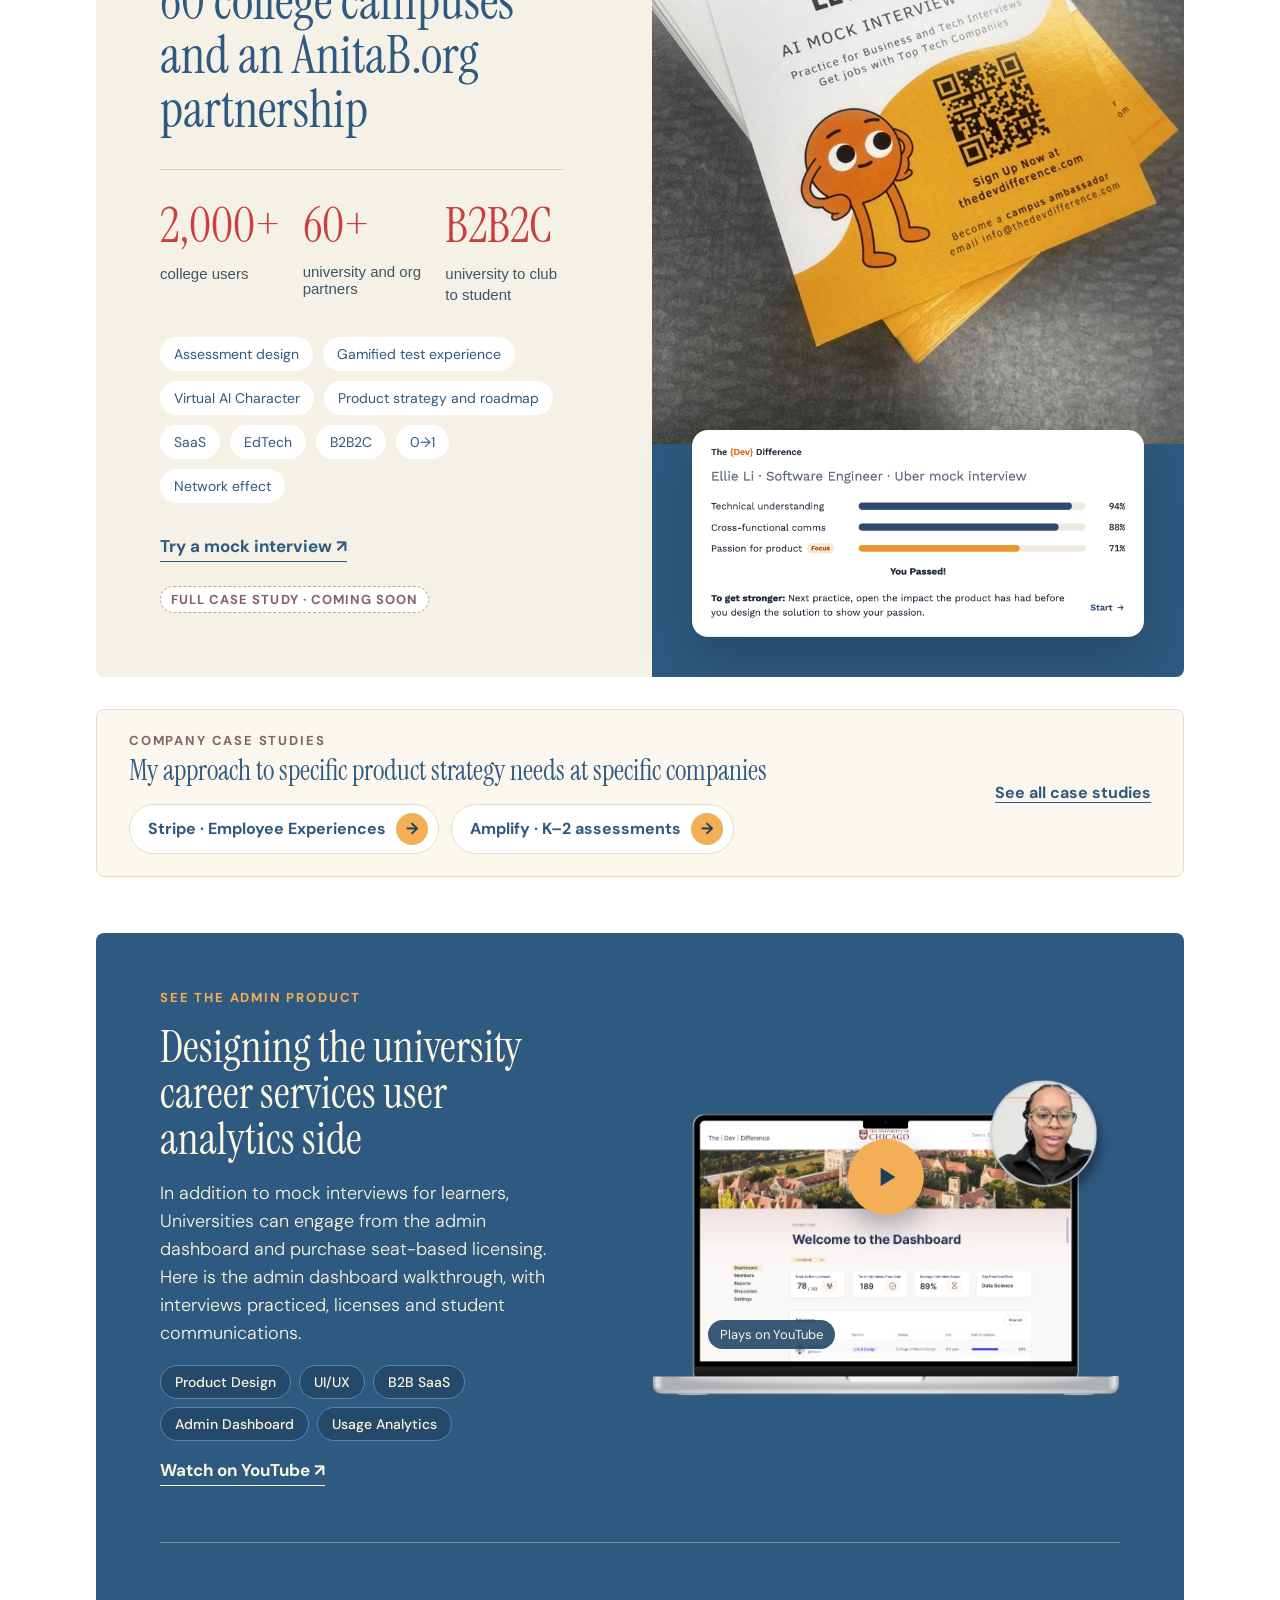
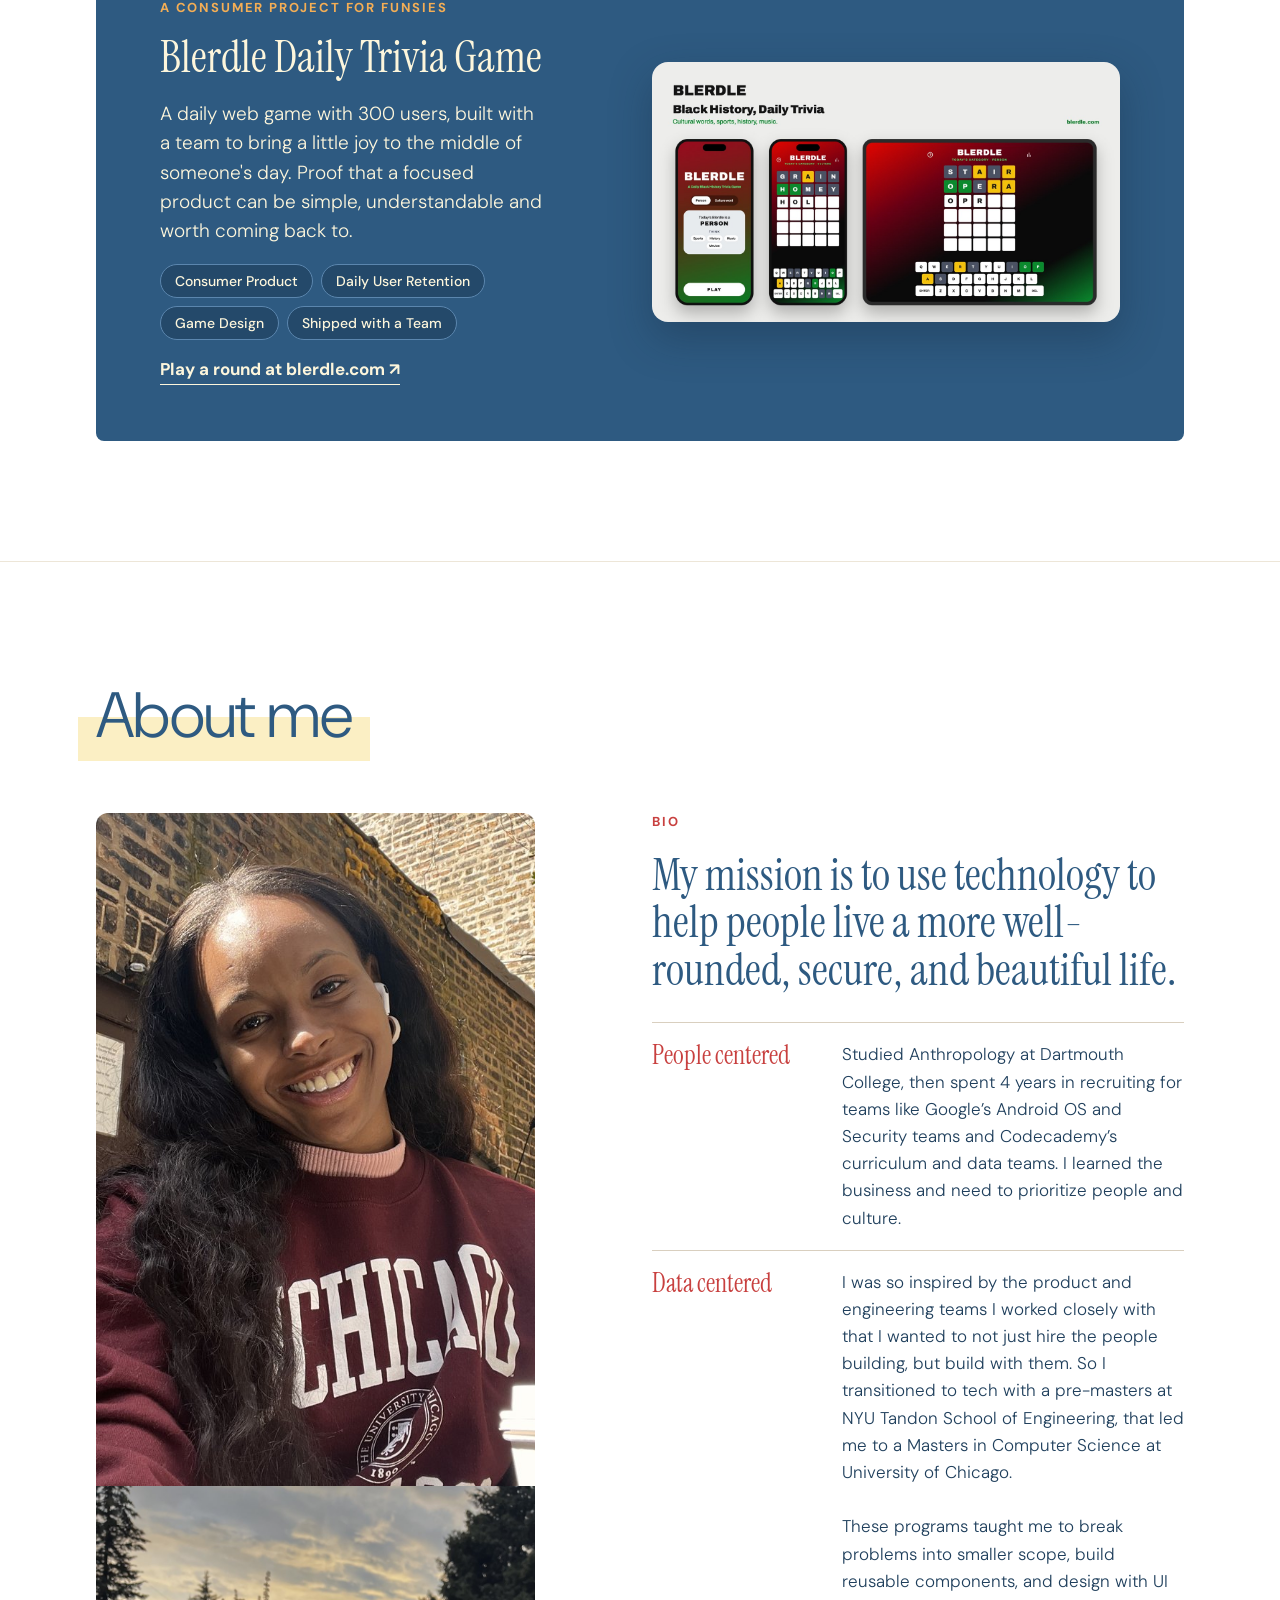
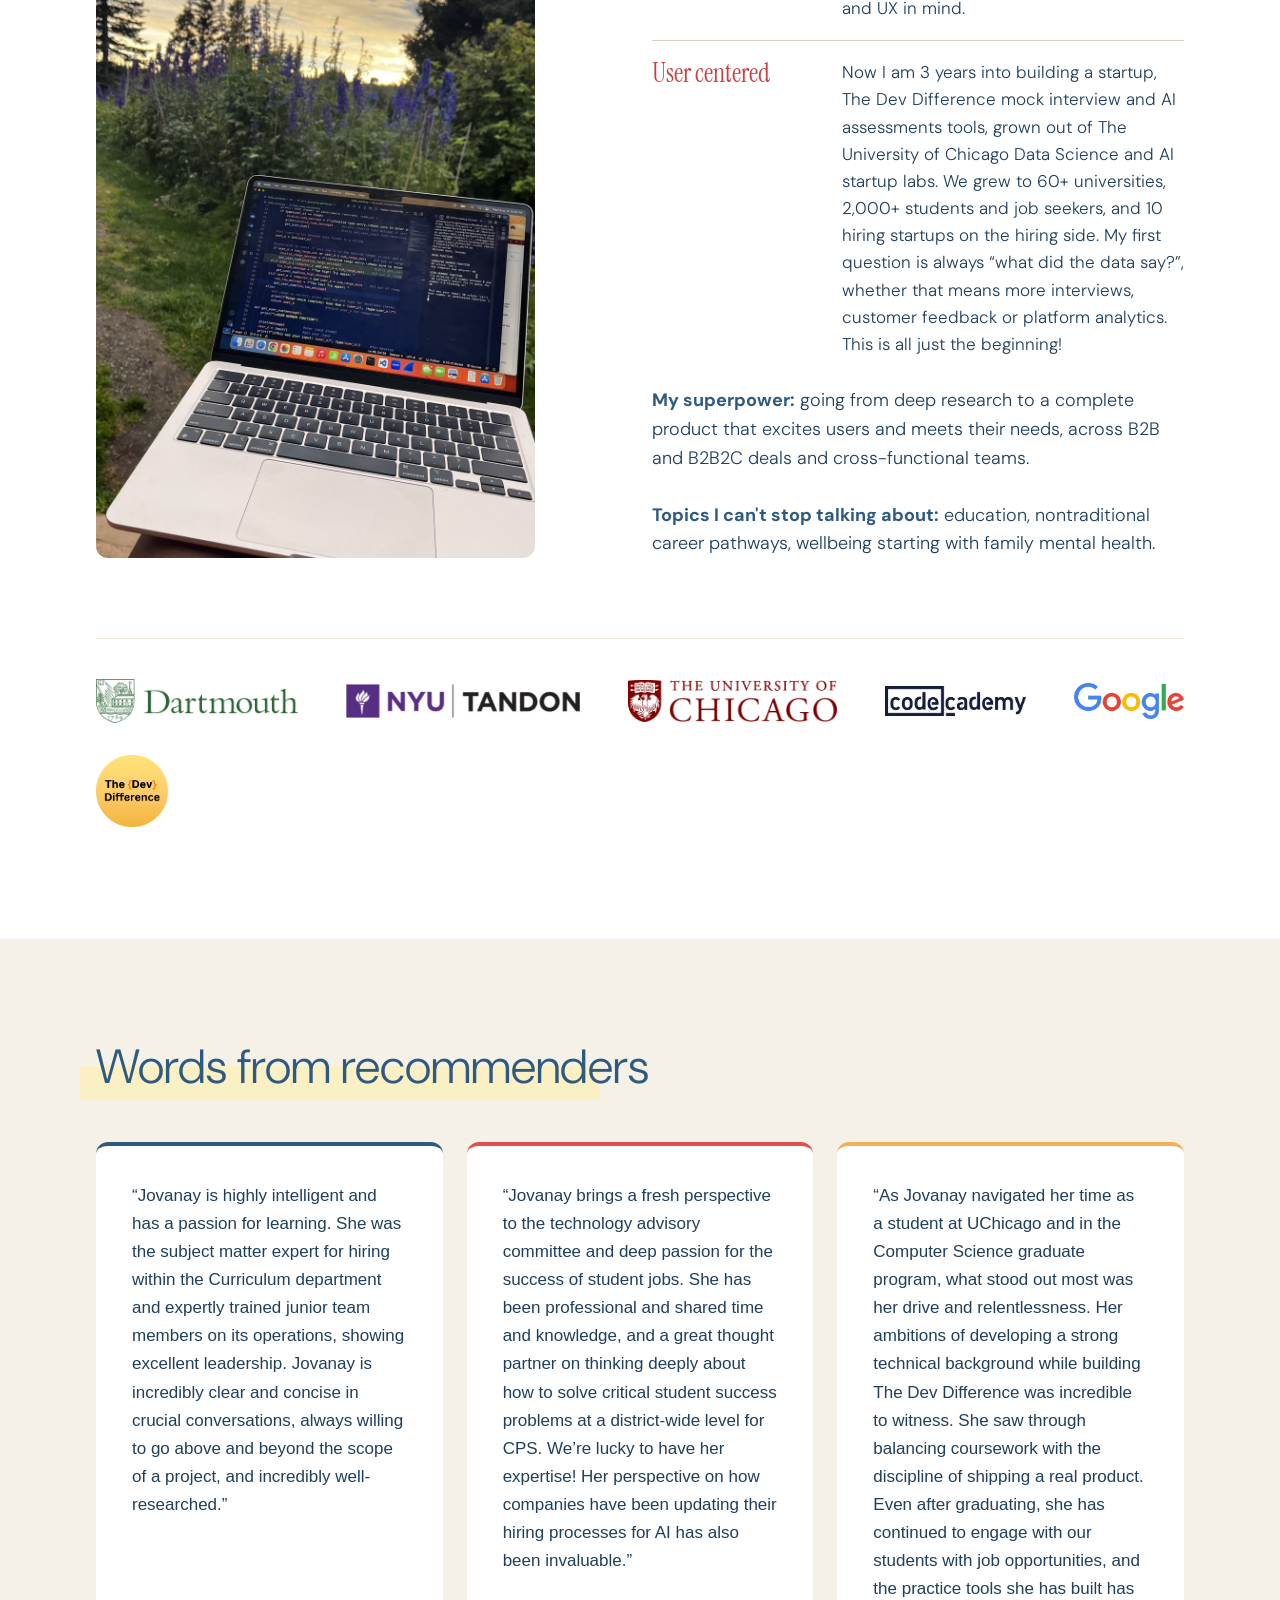
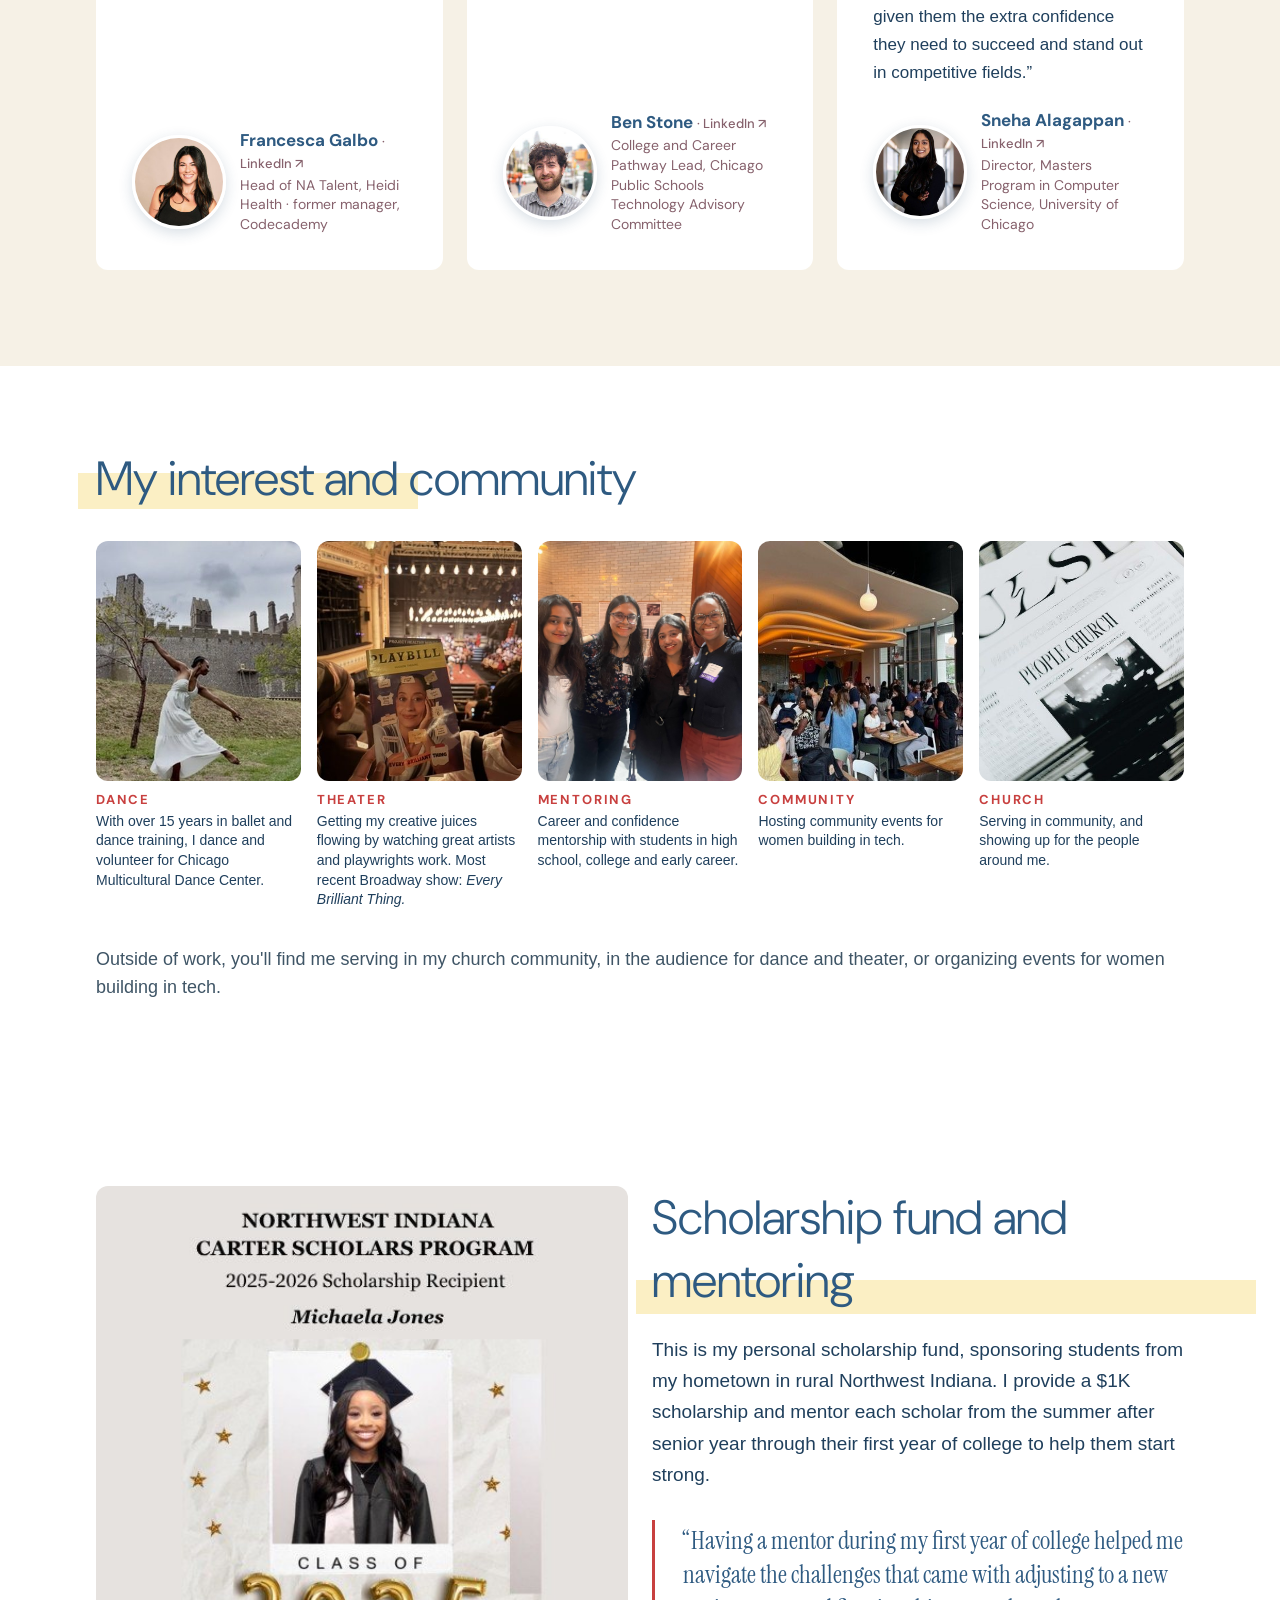
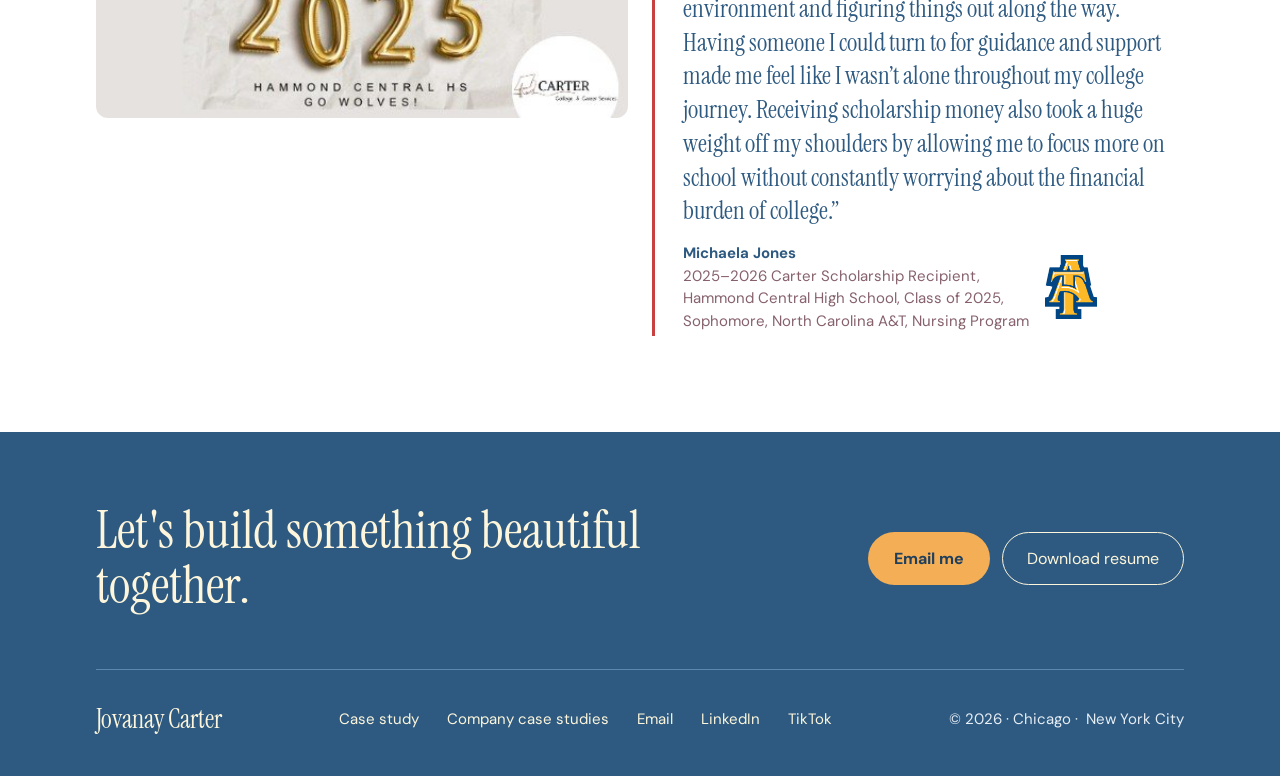
==== commit 78a99c5f: "Homepage strip links to Stripe, Amplify, and the hub Co-Authored-By: Claude Opus 5.5 <noreply@anthro" ====
--- a/index.html
+++ b/index.html
@@ -85,7 +85,7 @@
 
 <img src="images/featured-case-study.jpg" alt="138ae709-07b8-426e-9e34-42657d003a6c_1_1" width="768" height="1024" style="max-width: 100%; height: auto; display: block; object-fit: cover; width: 768px; aspect-ratio: 768 / 1024"></div>
 </div>
-<a id="company-case-studies" href="case-studies.html" style="margin-top: -24px; display: flex; align-items: center; justify-content: space-between; gap: 24px; padding: 22px 32px; border-radius: 8px; background: #FBF7EE; border: 1.5px solid #E6DDCB; text-decoration: none; color: #2E5A81"><span style="display: flex; flex-direction: column; gap: 6px"><span style="font-family: &quot;DM Sans&quot;, sans-serif; font-size: 13px; font-weight: 700; letter-spacing: 0.14em; text-transform: uppercase; color: rgb(134, 97, 108)">Company case studies</span><span style="font-family: &quot;Instrument Serif&quot;, serif; font-size: 28px; line-height: 1.15; color: rgb(46, 90, 129)">My approach to specific product strategy needs at specific companies</span></span><span style="flex: 0 0 auto; display: flex; align-items: center; gap: 12px; font-family: &quot;DM Sans&quot;, sans-serif; font-weight: 700; font-size: 17px; color: rgb(46, 90, 129)">Stripe · Amplify<span aria-hidden="true" style="display: inline-flex; width: 44px; height: 44px; border-radius: 50%; background: rgb(244, 174, 85); color: rgb(31, 63, 92); align-items: center; justify-content: center; font-size: 20px">→</span></span></a>
+<div id="company-case-studies" style="margin-top: -24px; display: flex; align-items: center; justify-content: space-between; gap: 24px; flex-wrap: wrap; padding: 22px 32px; border-radius: 8px; background: #FBF7EE; border: 1.5px solid #E6DDCB; color: #2E5A81"><div style="display: flex; flex-direction: column; gap: 6px"><span style="font-family: &quot;DM Sans&quot;, sans-serif; font-size: 13px; font-weight: 700; letter-spacing: 0.14em; text-transform: uppercase; color: rgb(134, 97, 108)">Company case studies</span><span style="font-family: &quot;Instrument Serif&quot;, serif; font-size: 28px; line-height: 1.15; color: rgb(46, 90, 129)">My approach to specific product strategy needs at specific companies</span><div style="display: flex; flex-wrap: wrap; gap: 12px; margin-top: 10px"><a href="stripe.html" style="display: inline-flex; align-items: center; gap: 10px; padding: 8px 10px 8px 18px; border-radius: 999px; background: #ffffff; border: 1.5px solid #E6DDCB; text-decoration: none; font-family: &quot;DM Sans&quot;, sans-serif; font-weight: 700; font-size: 16px; color: rgb(46, 90, 129)">Stripe · Employee Experiences<span aria-hidden="true" style="display: inline-flex; width: 32px; height: 32px; border-radius: 50%; background: rgb(244, 174, 85); color: rgb(31, 63, 92); align-items: center; justify-content: center; font-size: 16px">→</span></a><a href="amplify.html" style="display: inline-flex; align-items: center; gap: 10px; padding: 8px 10px 8px 18px; border-radius: 999px; background: #ffffff; border: 1.5px solid #E6DDCB; text-decoration: none; font-family: &quot;DM Sans&quot;, sans-serif; font-weight: 700; font-size: 16px; color: rgb(46, 90, 129)">Amplify · K–2 assessments<span aria-hidden="true" style="display: inline-flex; width: 32px; height: 32px; border-radius: 50%; background: rgb(244, 174, 85); color: rgb(31, 63, 92); align-items: center; justify-content: center; font-size: 16px">→</span></a></div></div><a href="case-studies.html" style="flex: 0 0 auto; font-family: &quot;DM Sans&quot;, sans-serif; font-weight: 700; font-size: 16px; color: rgb(46, 90, 129); text-decoration: underline; text-underline-offset: 4px">See all case studies</a></div>
 <div style="background: #2E5A81; color: #FDF6DC; border-radius: 8px; padding: 56px 64px; display: flex; flex-direction: column; gap: 56px">
 <div style="display: grid; grid-template-columns: repeat(12, minmax(0, 1fr)); column-gap: 24px; align-items: center">
 <div style="grid-column: 1 / span 5; display: flex; flex-direction: column; gap: 18px">
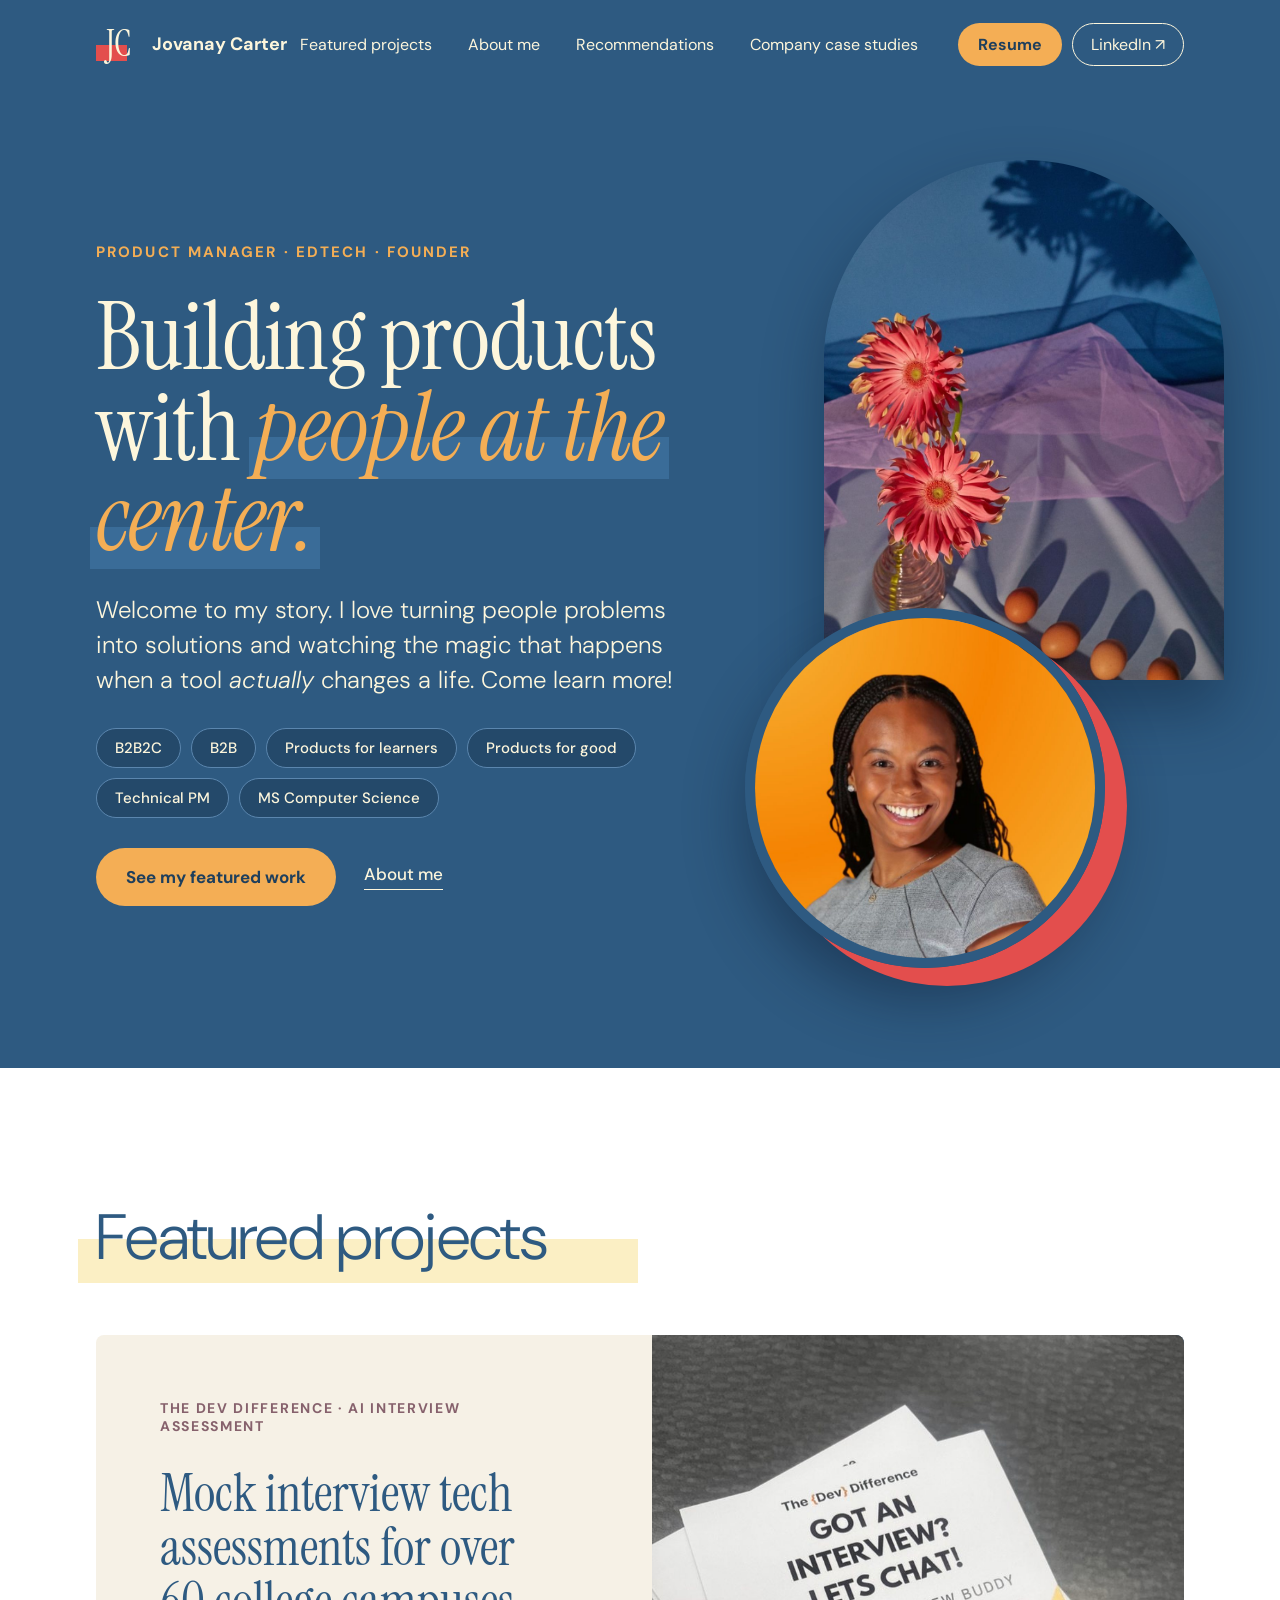
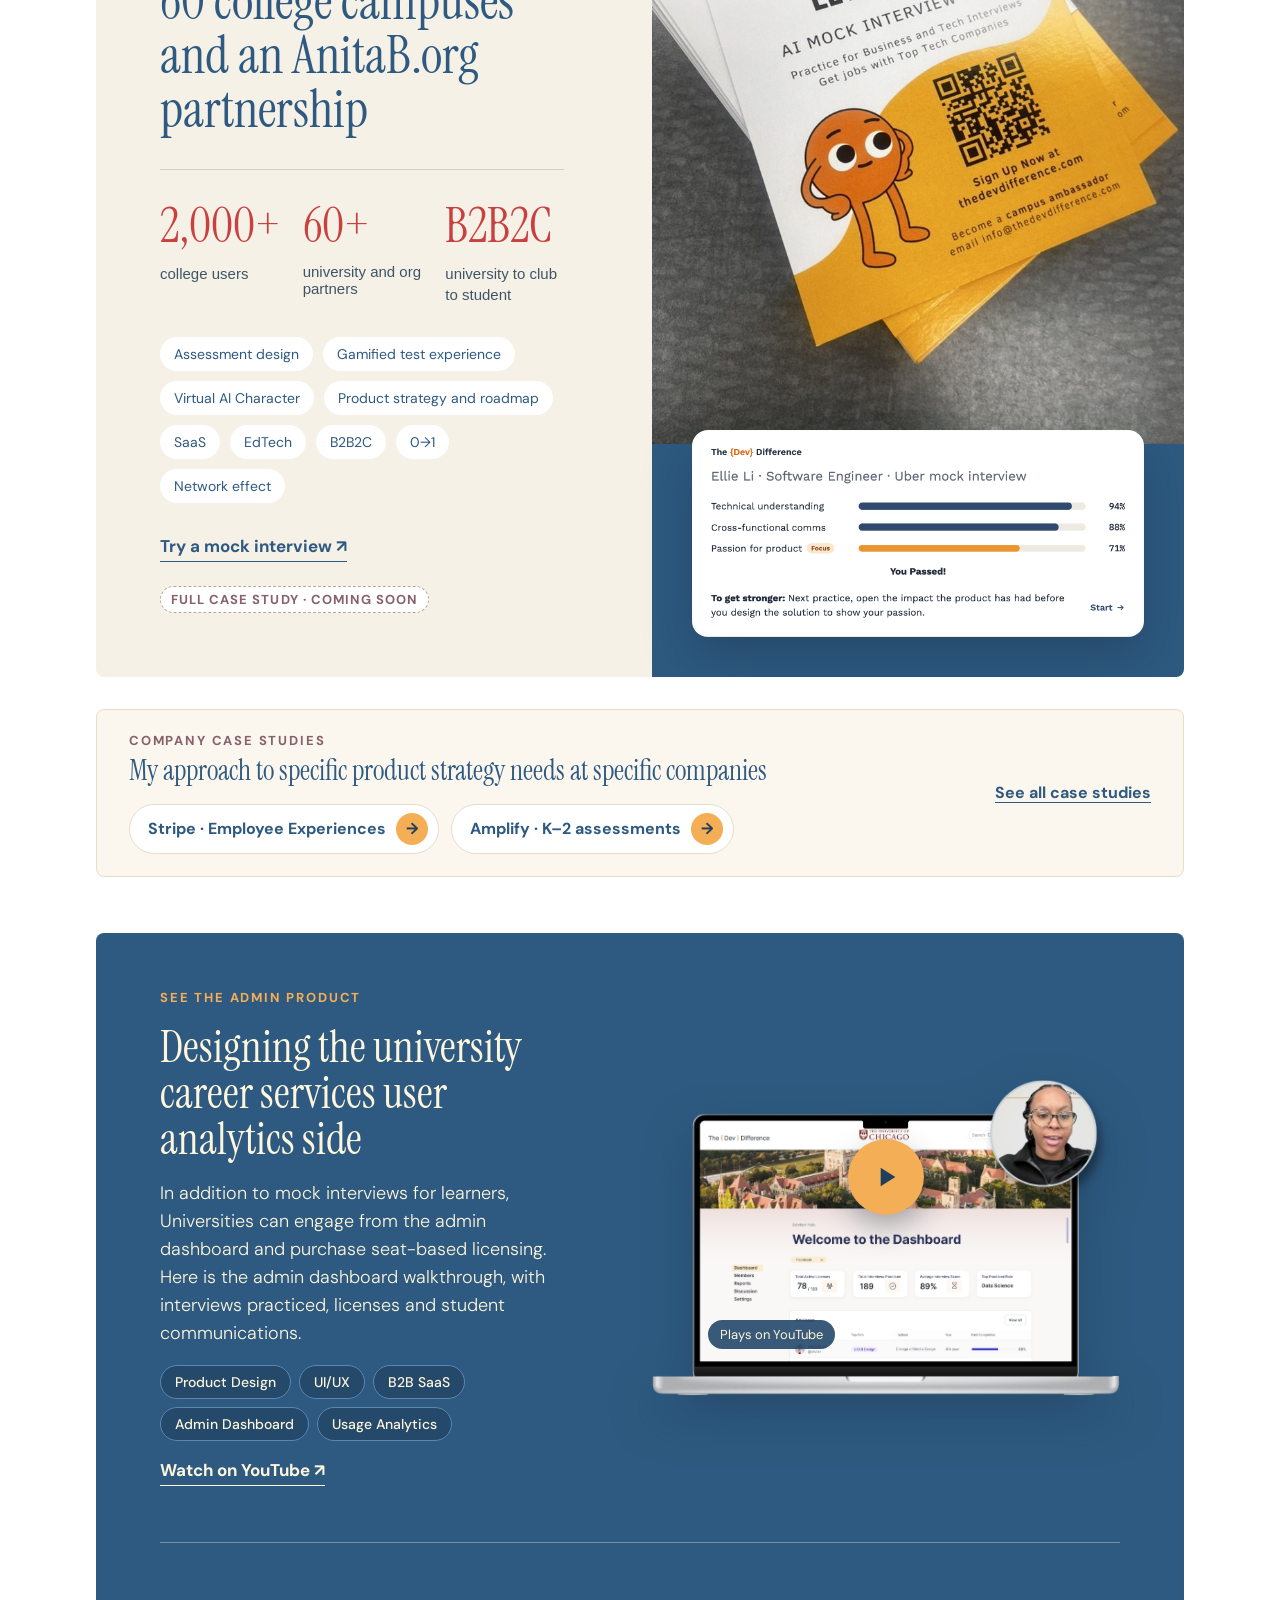
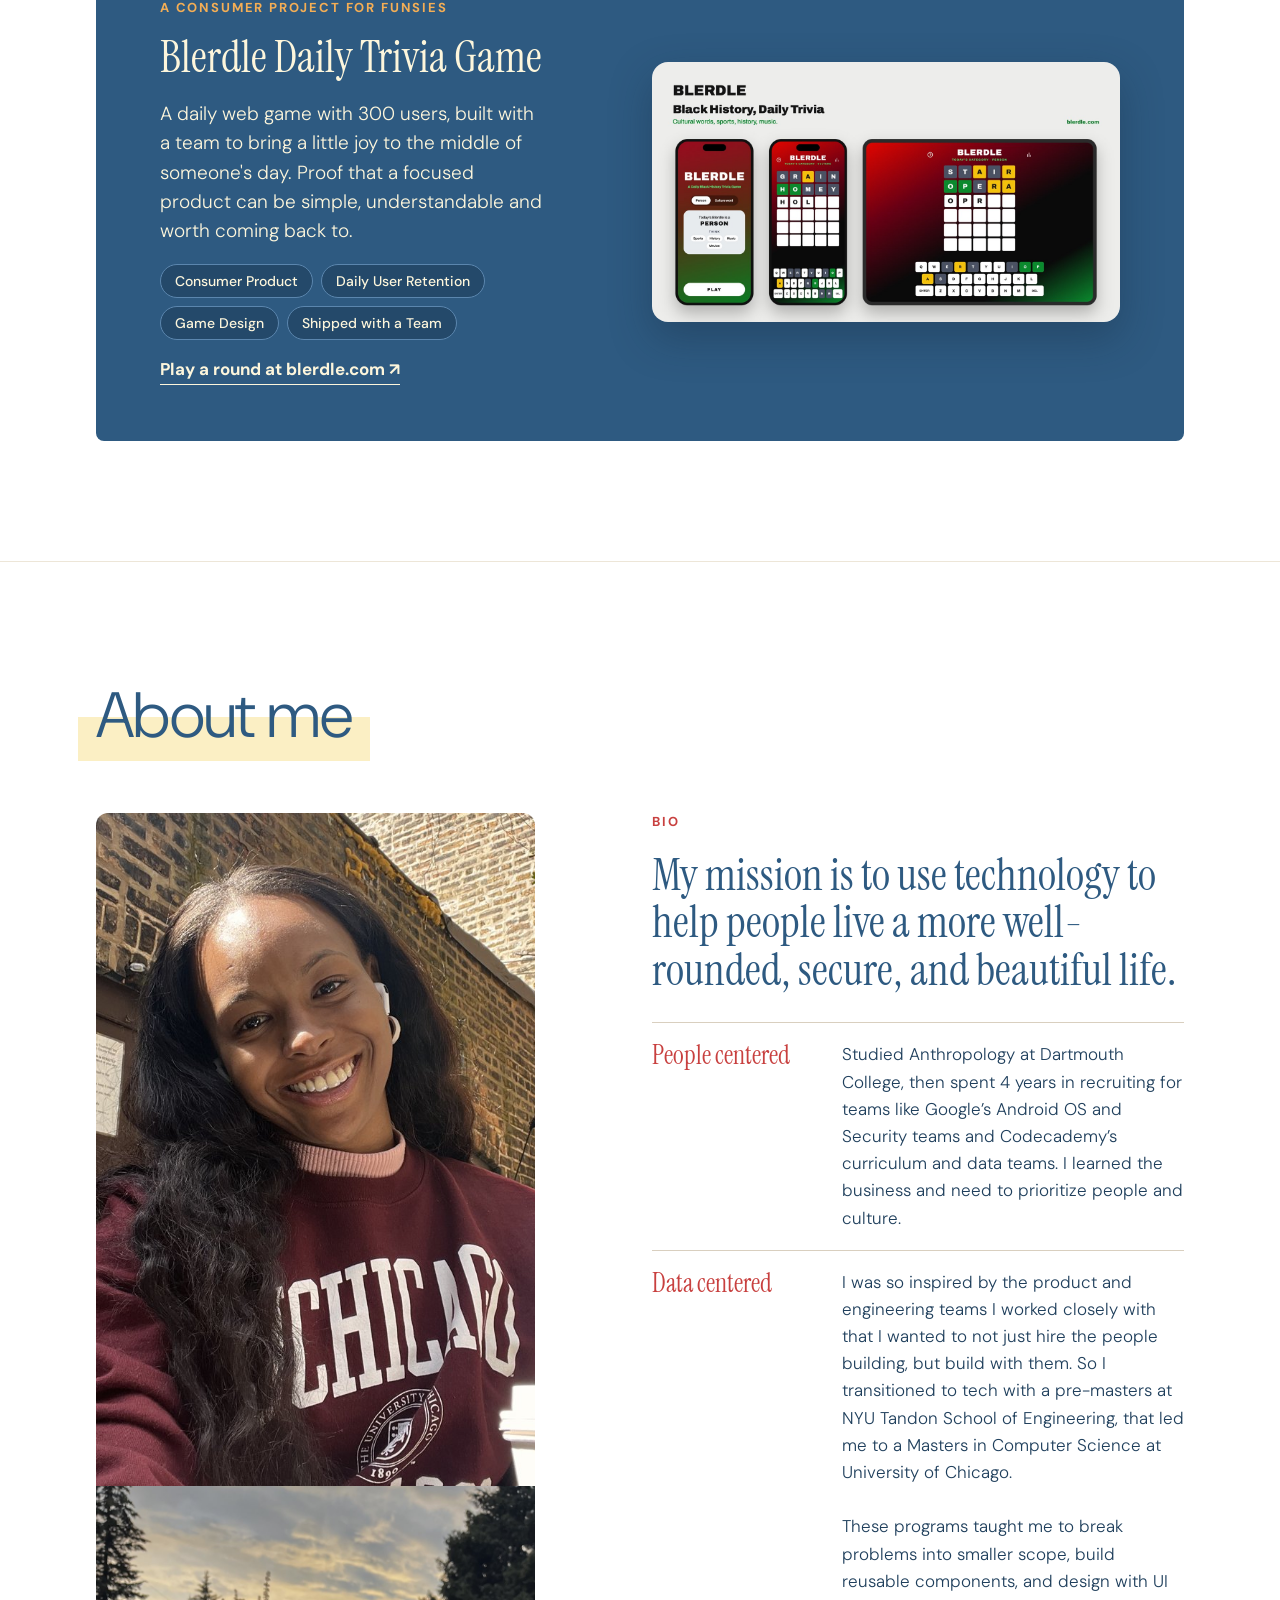
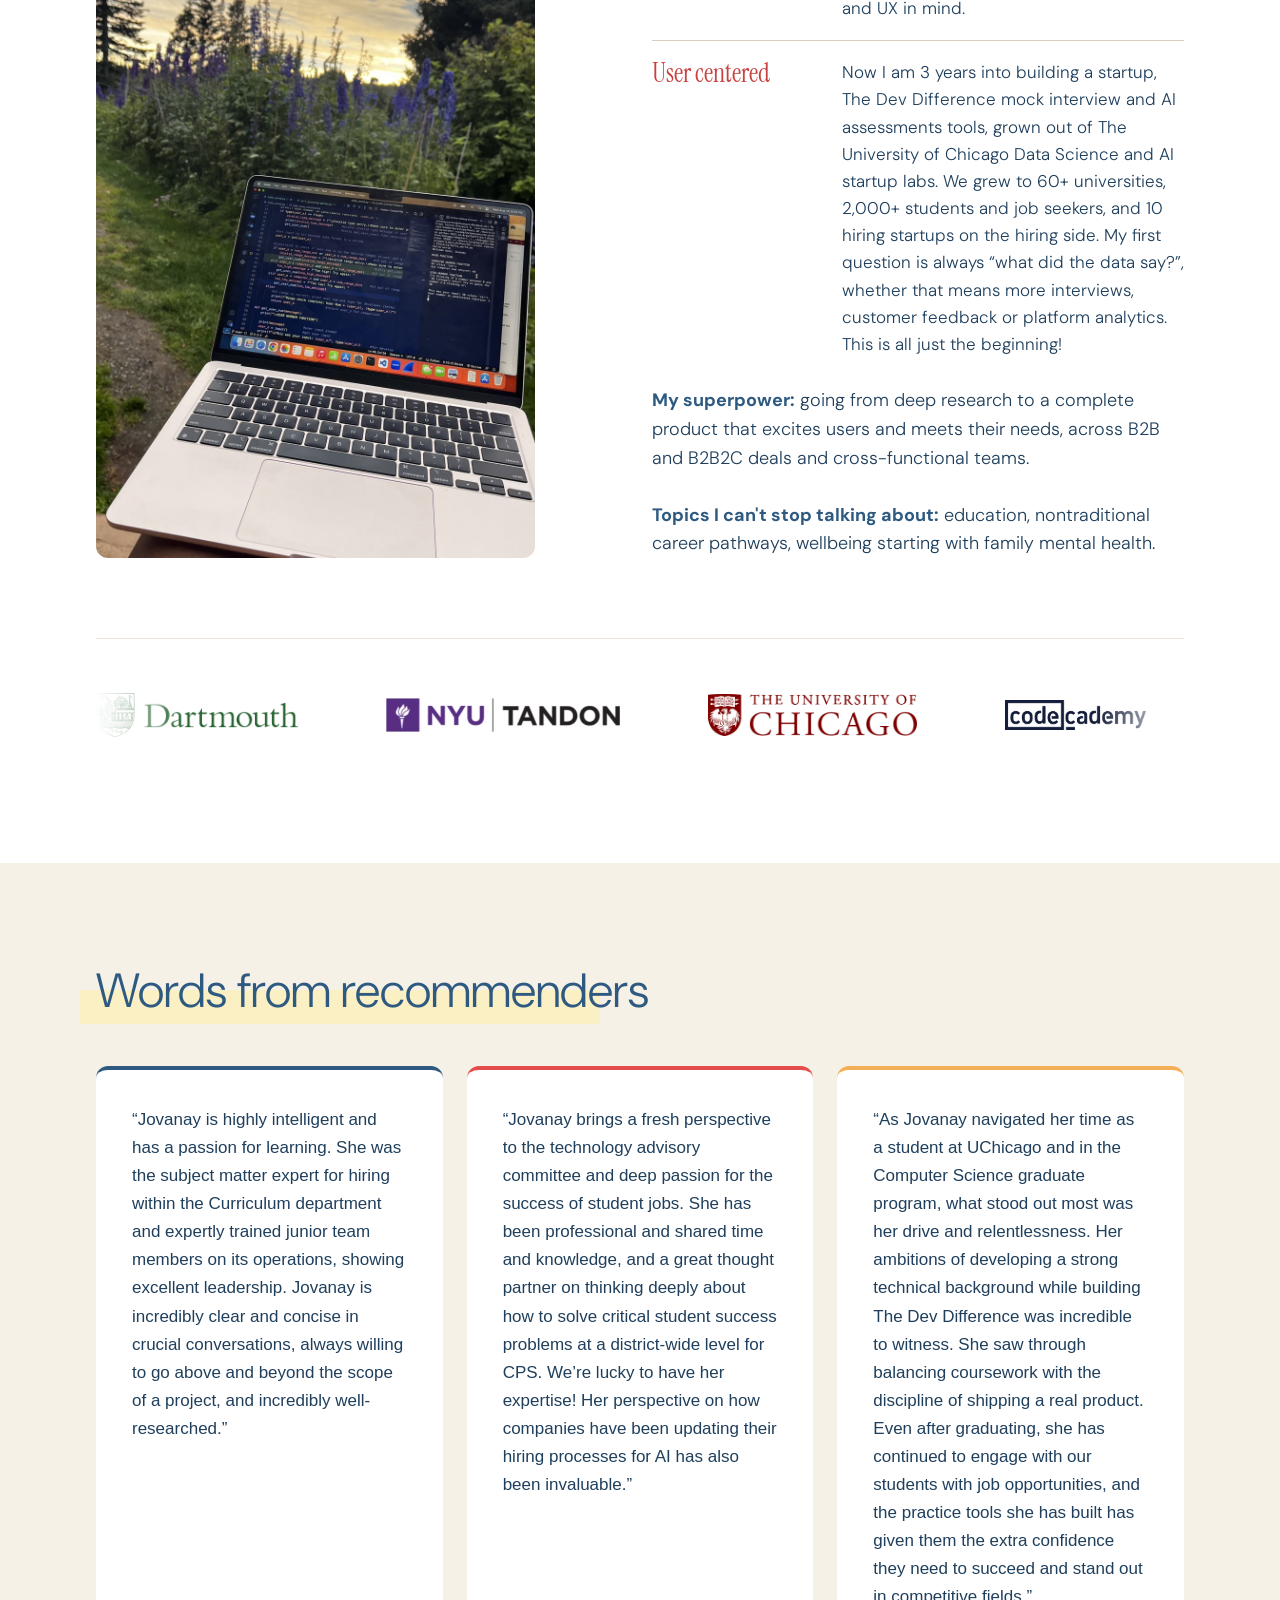
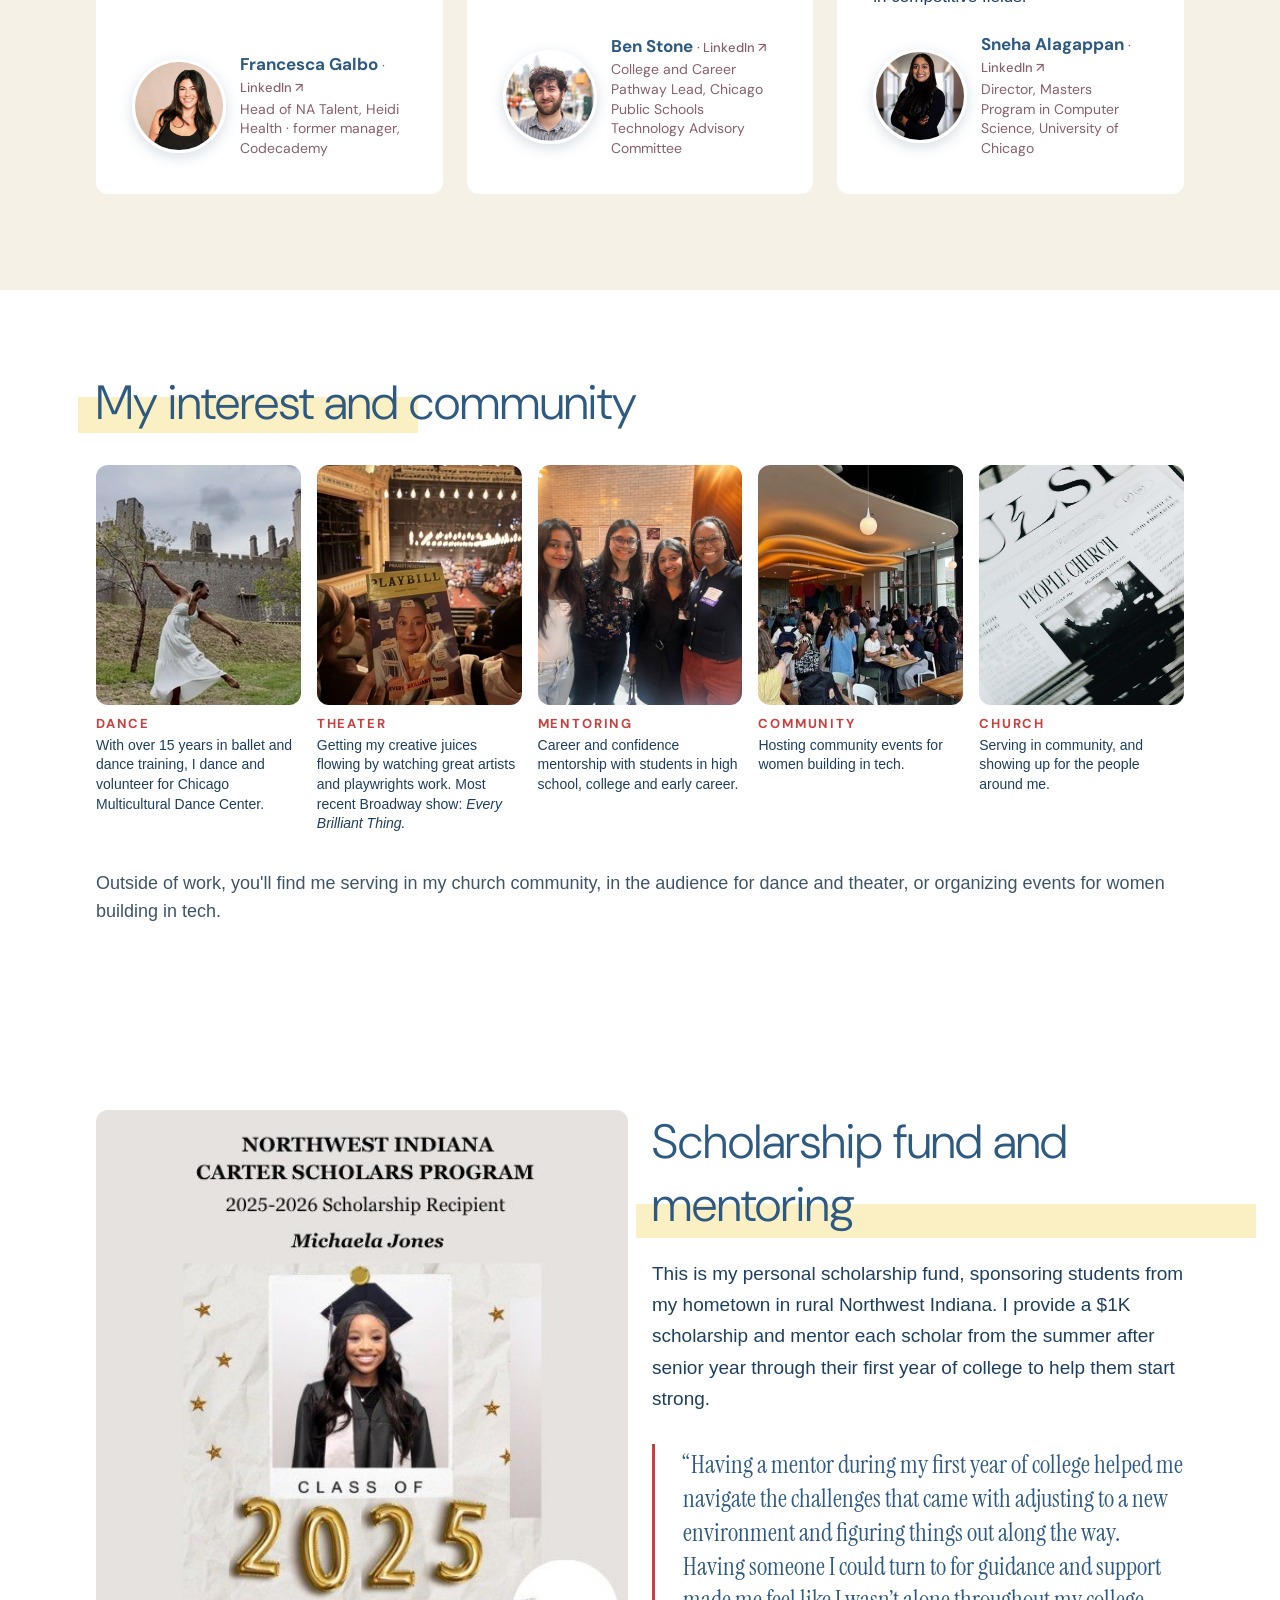
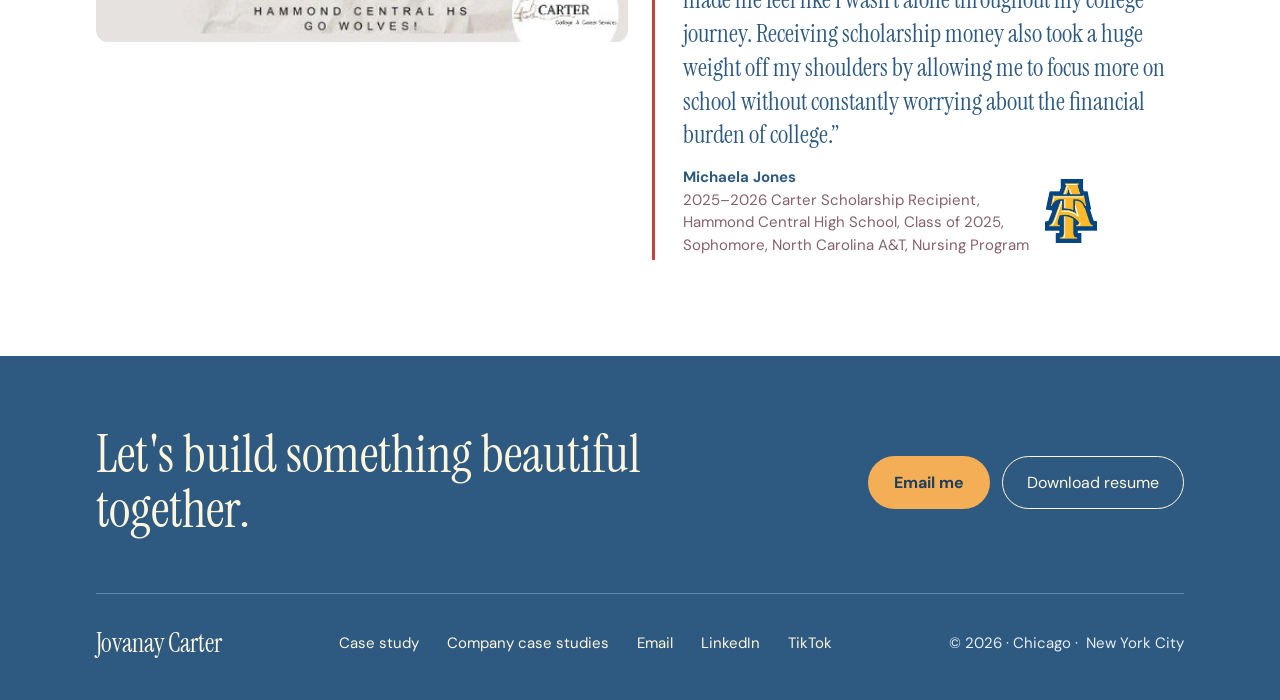
==== commit 8265fcf6: "Homepage motion: hero words drop in, floating project images, looping logos, hero photo depth; lifti" ====
--- a/index.html
+++ b/index.html
@@ -12,7 +12,7 @@
 body{margin:0;background:#2E5A81}
 a{color:#FDF6DC}a:hover{color:#F4AE55}
 </style>
-<link rel="stylesheet" href="site.css">
+<link rel="stylesheet" href="site.css?v=5">
 <!-- Google Analytics -->
 <script async src="https://www.googletagmanager.com/gtag/js?id=G-7WJ1HY3163"></script>
 <script>window.dataLayer=window.dataLayer||[];function gtag(){dataLayer.push(arguments);}gtag('js',new Date());gtag('config','G-7WJ1HY3163');</script>
@@ -45,7 +45,7 @@
 <section style="height: 980px; box-sizing: border-box; padding: 72px 96px 80px; display: grid; grid-template-columns: repeat(12, minmax(0, 1fr)); column-gap: 24px; background: #2E5A81; color: #FDF6DC; position: relative">
 <div style="grid-column: 1 / span 7; display: flex; flex-direction: column; justify-content: center; gap: 30px; position: relative; z-index: 2">
 <div style="font-family: 'DM Sans', sans-serif; font-size: 15px; font-weight: 700; letter-spacing: 0.14em; text-transform: uppercase; color: #F4AE55">Product Manager · EdTech<span style="letter-spacing: 2.1px">&nbsp;· Founder</span></div>
-<h1 style="position: relative; margin: 0; font-family: 'Instrument Serif', serif; font-weight: 400; font-size: 95px; line-height: 0.95; letter-spacing: -0.01em; color: #FDF6DC">Building products with&nbsp;<span style="font-style: italic; color: rgb(244, 174, 85); background: linear-gradient(transparent 58%, #3A6C98 58%, #3A6C98 92%, transparent 92%); padding: 0 6px; margin-left: -6px; -webkit-box-decoration-break: clone; box-decoration-break: clone">people at the center.</span></h1><p style="margin: 0; max-width: 600px; font-family: 'DM Sans', sans-serif; font-weight: 300; font-size: 24px; line-height: 1.45">Welcome to my story. I love turning people problems into solutions and watching the magic that happens when a tool <i>actually</i> changes a life. Come learn more!</p>
+<h1 style="position: relative; margin: 0; font-family: 'Instrument Serif', serif; font-weight: 400; font-size: 95px; line-height: 0.95; letter-spacing: -0.01em; color: #FDF6DC">Building products with&nbsp;<span class="jc-hl" style="font-style: italic; color: rgb(244, 174, 85); background-image: linear-gradient(transparent 58%, #3A6C98 58%, #3A6C98 92%, transparent 92%); padding: 0 6px; margin-left: -6px; -webkit-box-decoration-break: clone; box-decoration-break: clone"><span class="jc-drop" style="--d: 0.35s">people</span> <span class="jc-drop" style="--d: 0.51s">at</span> <span class="jc-drop" style="--d: 0.67s">the</span> <span class="jc-drop" style="--d: 0.83s">center.</span></span></h1><p style="margin: 0; max-width: 600px; font-family: 'DM Sans', sans-serif; font-weight: 300; font-size: 24px; line-height: 1.45">Welcome to my story. I love turning people problems into solutions and watching the magic that happens when a tool <i>actually</i> changes a life. Come learn more!</p>
 <ul aria-label="Focus areas" style="list-style: none; margin: 0; padding: 0; display: flex; flex-wrap: wrap; gap: 10px; max-width: 640px; font-family: 'DM Sans', sans-serif"><li style="padding: 9px 18px; border-radius: 999px; background: #24496A; border: 1.5px solid #5B86AE; font-size: 15px; font-weight: 500; color: #FDF6DC">B2B2C</li><li style="padding: 9px 18px; border-radius: 999px; background: #24496A; border: 1.5px solid #5B86AE; font-size: 15px; font-weight: 500; color: #FDF6DC">B2B</li><li style="padding: 9px 18px; border-radius: 999px; background: #24496A; border: 1.5px solid #5B86AE; font-size: 15px; font-weight: 500; color: #FDF6DC">Products for learners</li><li style="padding: 9px 18px; border-radius: 999px; background: #24496A; border: 1.5px solid #5B86AE; font-size: 15px; font-weight: 500; color: #FDF6DC">Products for good</li><li style="padding: 9px 18px; border-radius: 999px; background: #24496A; border: 1.5px solid #5B86AE; font-size: 15px; font-weight: 500; color: #FDF6DC">Technical PM</li><li style="padding: 9px 18px; border-radius: 999px; background: #24496A; border: 1.5px solid #5B86AE; font-size: 15px; font-weight: 500; color: #FDF6DC">MS Computer Science</li></ul>
 <div style="display: flex; gap: 16px; align-items: center">
 <a href="#featured" style="text-decoration: none; background: #F4AE55; color: #1F3F5C; font-family: 'DM Sans', sans-serif; font-weight: 700; font-size: 17px; padding: 18px 30px; border-radius: 999px">See my featured work</a>
@@ -53,8 +53,8 @@
 </div>
 </div>
 <div style="grid-column: 8 / span 5; position: relative">
-<img src="images/flowers.jpg" alt="Still life of coral gerbera daisies in a glass vase against a blue backdrop" style="position: absolute; right: -40px; top: 0; width: 400px; height: 520px; object-fit: cover; border-radius: 200px 200px 0 0">
-<img src="images/jovanay-carter.jpg" alt="Portrait of Jovanay Carter smiling" style="position: absolute; left: 0; bottom: 20px; width: 340px; height: 340px; object-fit: cover; border-radius: 50%; border: 10px solid #2E5A81">
+<img src="images/flowers.jpg" alt="Still life of coral gerbera daisies in a glass vase against a blue backdrop" style="position: absolute; right: -40px; top: 0; width: 400px; height: 520px; object-fit: cover; border-radius: 200px 200px 0 0; box-shadow: 0 30px 60px rgba(10,25,45,0.40)">
+<img src="images/jovanay-carter.jpg" alt="Portrait of Jovanay Carter smiling" style="position: absolute; left: 0; bottom: 20px; width: 340px; height: 340px; object-fit: cover; border-radius: 50%; border: 10px solid #2E5A81; box-shadow: 22px 18px 0 0 #E34E4D, 0 30px 60px rgba(10,25,45,0.45)">
 </div>
 </section>
 
@@ -85,7 +85,7 @@
 
 <img src="images/featured-case-study.jpg" alt="138ae709-07b8-426e-9e34-42657d003a6c_1_1" width="768" height="1024" style="max-width: 100%; height: auto; display: block; object-fit: cover; width: 768px; aspect-ratio: 768 / 1024"></div>
 </div>
-<div id="company-case-studies" style="margin-top: -24px; display: flex; align-items: center; justify-content: space-between; gap: 24px; flex-wrap: wrap; padding: 22px 32px; border-radius: 8px; background: #FBF7EE; border: 1.5px solid #E6DDCB; color: #2E5A81"><div style="display: flex; flex-direction: column; gap: 6px"><span style="font-family: &quot;DM Sans&quot;, sans-serif; font-size: 13px; font-weight: 700; letter-spacing: 0.14em; text-transform: uppercase; color: rgb(134, 97, 108)">Company case studies</span><span style="font-family: &quot;Instrument Serif&quot;, serif; font-size: 28px; line-height: 1.15; color: rgb(46, 90, 129)">My approach to specific product strategy needs at specific companies</span><div style="display: flex; flex-wrap: wrap; gap: 12px; margin-top: 10px"><a href="stripe.html" style="display: inline-flex; align-items: center; gap: 10px; padding: 8px 10px 8px 18px; border-radius: 999px; background: #ffffff; border: 1.5px solid #E6DDCB; text-decoration: none; font-family: &quot;DM Sans&quot;, sans-serif; font-weight: 700; font-size: 16px; color: rgb(46, 90, 129)">Stripe · Employee Experiences<span aria-hidden="true" style="display: inline-flex; width: 32px; height: 32px; border-radius: 50%; background: rgb(244, 174, 85); color: rgb(31, 63, 92); align-items: center; justify-content: center; font-size: 16px">→</span></a><a href="amplify.html" style="display: inline-flex; align-items: center; gap: 10px; padding: 8px 10px 8px 18px; border-radius: 999px; background: #ffffff; border: 1.5px solid #E6DDCB; text-decoration: none; font-family: &quot;DM Sans&quot;, sans-serif; font-weight: 700; font-size: 16px; color: rgb(46, 90, 129)">Amplify · K–2 assessments<span aria-hidden="true" style="display: inline-flex; width: 32px; height: 32px; border-radius: 50%; background: rgb(244, 174, 85); color: rgb(31, 63, 92); align-items: center; justify-content: center; font-size: 16px">→</span></a></div></div><a href="case-studies.html" style="flex: 0 0 auto; font-family: &quot;DM Sans&quot;, sans-serif; font-weight: 700; font-size: 16px; color: rgb(46, 90, 129); text-decoration: underline; text-underline-offset: 4px">See all case studies</a></div>
+<div id="company-case-studies" style="margin-top: -24px; display: flex; align-items: center; justify-content: space-between; gap: 24px; flex-wrap: wrap; padding: 22px 32px; border-radius: 8px; background: #FBF7EE; border: 1.5px solid #E6DDCB; color: #2E5A81; min-height: 166px; box-sizing: border-box"><div style="display: flex; flex-direction: column; gap: 6px"><span style="font-family: &quot;DM Sans&quot;, sans-serif; font-size: 13px; font-weight: 700; letter-spacing: 0.14em; text-transform: uppercase; color: rgb(134, 97, 108)">Company case studies</span><span style="font-family: &quot;Instrument Serif&quot;, serif; font-size: 28px; line-height: 1.15; color: rgb(46, 90, 129)">My approach to specific product strategy needs at specific companies</span><div style="display: flex; flex-wrap: wrap; gap: 12px; margin-top: 10px"><a href="stripe.html" style="display: inline-flex; align-items: center; gap: 10px; padding: 8px 10px 8px 18px; border-radius: 999px; background: #ffffff; border: 1.5px solid #E6DDCB; text-decoration: none; font-family: &quot;DM Sans&quot;, sans-serif; font-weight: 700; font-size: 16px; color: rgb(46, 90, 129)">Stripe · Employee Experiences<span aria-hidden="true" style="display: inline-flex; width: 32px; height: 32px; border-radius: 50%; background: rgb(244, 174, 85); color: rgb(31, 63, 92); align-items: center; justify-content: center; font-size: 16px">→</span></a><a href="amplify.html" style="display: inline-flex; align-items: center; gap: 10px; padding: 8px 10px 8px 18px; border-radius: 999px; background: #ffffff; border: 1.5px solid #E6DDCB; text-decoration: none; font-family: &quot;DM Sans&quot;, sans-serif; font-weight: 700; font-size: 16px; color: rgb(46, 90, 129)">Amplify · K–2 assessments<span aria-hidden="true" style="display: inline-flex; width: 32px; height: 32px; border-radius: 50%; background: rgb(244, 174, 85); color: rgb(31, 63, 92); align-items: center; justify-content: center; font-size: 16px">→</span></a></div></div><a href="case-studies.html" style="flex: 0 0 auto; font-family: &quot;DM Sans&quot;, sans-serif; font-weight: 700; font-size: 16px; color: rgb(46, 90, 129); text-decoration: underline; text-underline-offset: 4px">See all case studies</a></div>
 <div style="background: #2E5A81; color: #FDF6DC; border-radius: 8px; padding: 56px 64px; display: flex; flex-direction: column; gap: 56px">
 <div style="display: grid; grid-template-columns: repeat(12, minmax(0, 1fr)); column-gap: 24px; align-items: center">
 <div style="grid-column: 1 / span 5; display: flex; flex-direction: column; gap: 18px">
@@ -95,7 +95,7 @@
 <ul style="list-style: none; margin: 0; padding: 0; display: flex; flex-wrap: wrap; gap: 8px; font-family: 'DM Sans', sans-serif"><li style="padding: 7px 14px; border-radius: 999px; background: #24496A; border: 1.5px solid #5B86AE; font-size: 14px; font-weight: 500; color: #FDF6DC">Product Design</li><li style="padding: 7px 14px; border-radius: 999px; background: #24496A; border: 1.5px solid #5B86AE; font-size: 14px; font-weight: 500; color: #FDF6DC">UI/UX</li><li style="padding: 7px 14px; border-radius: 999px; background: #24496A; border: 1.5px solid #5B86AE; font-size: 14px; font-weight: 500; color: #FDF6DC">B2B SaaS</li><li style="padding: 7px 14px; border-radius: 999px; background: #24496A; border: 1.5px solid #5B86AE; font-size: 14px; font-weight: 500; color: #FDF6DC">Admin Dashboard</li><li style="padding: 7px 14px; border-radius: 999px; background: #24496A; border: 1.5px solid #5B86AE; font-size: 14px; font-weight: 500; color: #FDF6DC">Usage Analytics</li></ul>
 <div style="display: flex; gap: 28px; flex-wrap: wrap"><a href="https://www.youtube.com/watch?v=D7zyla-3Yec" target="_blank" rel="noopener" style="font-family: 'DM Sans', sans-serif; font-weight: 700; font-size: 17px; padding-bottom: 4px; border-bottom: 1.5px solid #FDF6DC; text-decoration: none">Watch on YouTube ↗</a></div>
 </div>
-<a href="https://www.youtube.com/watch?v=D7zyla-3Yec" target="_blank" rel="noopener" aria-label="Play video on YouTube: building the career services product" style="grid-column: 7 / span 6; position: relative; display: block">
+<a class="jc-float-img" href="https://www.youtube.com/watch?v=D7zyla-3Yec" target="_blank" rel="noopener" aria-label="Play video on YouTube: building the career services product" style="grid-column: 7 / span 6; position: relative; display: block">
 <img src="images/admin-dashboard-laptop.png" alt="The Dev Difference advisor dashboard for The University of Chicago on a laptop, with Jovanay narrating the walkthrough" style="width: 100%; height: auto; display: block">
 <span aria-hidden="true" style="position: absolute; left: 50%; top: 31%; transform: translate(-50%, -50%); width: 76px; height: 76px; border-radius: 50%; background: #F4AE55; display: flex; align-items: center; justify-content: center; box-shadow: 0 12px 30px rgba(20,40,60,0.35)"><svg width="32" height="32" viewBox="0 0 24 24"><path d="M8 5v14l11-7z" fill="#1F3F5C"></path></svg></span>
 <span style="position: absolute; left: 12%; bottom: 15%; font-family: 'DM Sans', sans-serif; font-size: 13px; color: #FDF6DC; background: rgba(36,73,106,0.9); padding: 6px 12px; border-radius: 999px">Plays on YouTube</span>
@@ -110,7 +110,7 @@
 <p style="margin: 0; font-family: 'DM Sans', sans-serif; font-weight: 300; font-size: 19px; line-height: 1.55">A daily web game with 300 users, built with a team to bring a little joy to the middle of someone's day. Proof that a focused product can be simple, understandable and worth coming back to.</p>
 <ul style="list-style: none; margin: 0; padding: 0; display: flex; flex-wrap: wrap; gap: 8px; font-family: 'DM Sans', sans-serif"><li style="padding: 7px 14px; border-radius: 999px; background: #24496A; border: 1.5px solid #5B86AE; font-size: 14px; font-weight: 500; color: #FDF6DC">Consumer Product</li><li style="padding: 7px 14px; border-radius: 999px; background: #24496A; border: 1.5px solid #5B86AE; font-size: 14px; font-weight: 500; color: #FDF6DC">Daily User Retention</li><li style="padding: 7px 14px; border-radius: 999px; background: #24496A; border: 1.5px solid #5B86AE; font-size: 14px; font-weight: 500; color: #FDF6DC">Game Design</li><li style="padding: 7px 14px; border-radius: 999px; background: #24496A; border: 1.5px solid #5B86AE; font-size: 14px; font-weight: 500; color: #FDF6DC">Shipped with a Team</li></ul><div style="display: flex; gap: 28px; flex-wrap: wrap"><a href="https://blerdle.com/" target="_blank" rel="noopener" style="font-family: 'DM Sans', sans-serif; font-weight: 700; font-size: 17px; padding-bottom: 4px; border-bottom: 1.5px solid #FDF6DC; text-decoration: none">Play a round at blerdle.com ↗</a></div>
 </div>
-<div style="grid-column: 7 / span 6; display: flex; flex-direction: column; gap: 16px"><a href="https://blerdle.com/" target="_blank" rel="noopener" aria-label="Play Blerdle" style="display: block; width: 100%; border-radius: 16px; overflow: hidden; box-shadow: 0 16px 40px rgba(20,40,60,0.35); text-decoration: none"><img src="images/blerdle-devices.jpg" alt="Blerdle, Black History Daily Trivia: cultural words, sports, history and music, shown on two phones and a tablet" style="width: 100%; height: auto; display: block"></a></div>
+<div style="grid-column: 7 / span 6; display: flex; flex-direction: column; gap: 16px"><a class="jc-float-card" href="https://blerdle.com/" target="_blank" rel="noopener" aria-label="Play Blerdle" style="display: block; width: 100%; border-radius: 16px; overflow: hidden; box-shadow: 0 16px 40px rgba(20,40,60,0.35); text-decoration: none"><img src="images/blerdle-devices.jpg" alt="Blerdle, Black History Daily Trivia: cultural words, sports, history and music, shown on two phones and a tablet" style="width: 100%; height: auto; display: block"></a></div>
 </div>
 </div>
 </section>
@@ -134,7 +134,7 @@
 
 </div>
 
-<div style="grid-column: 1 / -1; margin-top: 80px; padding-top: 40px; border-top: 1px solid #EDE6D8; display: flex; flex-direction: column; gap: 28px"><div style="display: flex; align-items: center; justify-content: space-between; gap: 32px; flex-wrap: wrap" class="logo-row"><img src="images/logo-dartmouth.png" alt="Dartmouth" style="height: 44px; width: auto; display: block"><img src="images/logo-nyu-tandon.png" alt="NYU Tandon" style="height: 34px; width: auto; display: block"><img src="images/logo-uchicago.png" alt="The University of Chicago" style="height: 42px; width: auto; display: block"><img src="images/logo-codecademy.png" alt="Codecademy" style="height: 30px; width: auto; display: block"><img src="images/logo-google.png" alt="Google" style="height: 36px; width: auto; display: block"><img src="images/logo-tdd.png" alt="The Dev Difference" style="height: 72px; width: auto; display: block"></div></div>
+<div style="grid-column: 1 / -1; margin-top: 80px; padding-top: 40px; border-top: 1px solid #EDE6D8; display: flex; flex-direction: column; gap: 28px"><div class="jc-marquee" aria-label="Schools and companies I have worked with"><div class="jc-marquee-track"><div class="jc-marquee-group"><img src="images/logo-dartmouth.png" alt="Dartmouth" style="height: 44px; width: auto; display: block"><img src="images/logo-nyu-tandon.png" alt="NYU Tandon" style="height: 34px; width: auto; display: block"><img src="images/logo-uchicago.png" alt="The University of Chicago" style="height: 42px; width: auto; display: block"><img src="images/logo-codecademy.png" alt="Codecademy" style="height: 30px; width: auto; display: block"><img src="images/logo-google.png" alt="Google" style="height: 36px; width: auto; display: block"><img src="images/logo-tdd.png" alt="The Dev Difference" style="height: 72px; width: auto; display: block"></div><div class="jc-marquee-group" aria-hidden="true"><img src="images/logo-dartmouth.png" alt="" style="height: 44px; width: auto; display: block"><img src="images/logo-nyu-tandon.png" alt="" style="height: 34px; width: auto; display: block"><img src="images/logo-uchicago.png" alt="" style="height: 42px; width: auto; display: block"><img src="images/logo-codecademy.png" alt="" style="height: 30px; width: auto; display: block"><img src="images/logo-google.png" alt="" style="height: 36px; width: auto; display: block"><img src="images/logo-tdd.png" alt="" style="height: 72px; width: auto; display: block"></div></div></div></div>
 </section>
 
 <!-- CARTER SCHOLARS -->
--- a/site.css
+++ b/site.css
@@ -2,6 +2,8 @@
 html { scroll-behavior: smooth; }
 body { margin: 0; background: #ffffff; -webkit-font-smoothing: antialiased; }
 .page { width: 100%; min-height: 100vh; }
+/* clip (not hidden) so the page is not a scroll container and sticky elements work */
+.page { overflow-x: clip !important; }
 
 /* Full-bleed sections: background color runs edge to edge at any width,
    while the content stays in a centered 1248px column (the 1440px design minus 96px gutters). */
@@ -58,3 +60,41 @@
   .page a[href*="blerdle.com"] { flex-wrap: wrap; padding: 28px 24px !important; }
   .page a[href*="blerdle.com"] span[style*="font-size: 40px"] { font-size: 28px !important; word-break: break-word; }
 }
+
+/* Case study outline (toc.js): quiet list in a rail to the left of the 760px article column.
+   It starts level with the article content and sticks while scrolling. */
+.cs-toc-rail { position: absolute; bottom: 96px; left: calc(50% - 380px - 250px); width: 200px; z-index: 5; }
+.cs-toc { position: sticky; top: 32px; display: flex; flex-direction: column; gap: 2px; font-family: 'DM Sans', sans-serif; }
+.cs-toc-label { font-size: 12px; font-weight: 700; letter-spacing: 0.12em; text-transform: uppercase; color: #86616C; margin: 0 0 10px 14px; }
+.cs-toc a { display: flex; gap: 10px; padding: 6px 0 6px 12px; border-left: 2px solid #E6DDCB; font-size: 14.5px; line-height: 1.35; color: #6B7A8C; text-decoration: none; }
+.cs-toc a:hover { color: #2E5A81; }
+.cs-toc a.is-active { color: #2E5A81; font-weight: 700; border-left-color: #2E5A81; }
+.cs-toc-num { flex: none; width: 18px; color: inherit; opacity: .7; }
+h2[data-toc] { scroll-margin-top: 32px; }
+@media (max-width: 1290px) { .cs-toc-rail { display: none; } }
+.cs-toc a.cs-toc-sub { padding: 4px 0 4px 40px; font-size: 13.5px; }
+.cs-toc a.cs-toc-sub { gap: 6px; }
+.cs-toc-mark { opacity: .6; }
+@media (max-width: 800px) { .page article a[aria-label*="Loom"], .page article a[aria-label*="Loom"] > span { width: 100% !important; height: auto !important; left: 0 !important; } }
+
+/* ---- Motion ---- */
+@keyframes jc-drop{0%{opacity:0;transform:translateY(-140px) rotate(-6deg)}55%{opacity:1;transform:translateY(14px) rotate(2deg)}75%{transform:translateY(-6px) rotate(-1deg)}100%{opacity:1;transform:none}}
+.jc-drop{display:inline-block;opacity:0;animation:jc-drop 1s cubic-bezier(.22,.9,.3,1) forwards;animation-delay:var(--d,0s)}
+.jc-float-img{transition:transform .35s ease}
+.jc-float-img img{transition:filter .35s ease;filter:drop-shadow(0 20px 24px rgba(20,40,60,.30))}
+.jc-float-img:hover{transform:translateY(-12px)}
+.jc-float-img:hover img{filter:drop-shadow(0 34px 34px rgba(20,40,60,.34))}
+.jc-float-card{transition:transform .35s ease,box-shadow .35s ease}
+.jc-float-card:hover{transform:translateY(-12px);box-shadow:0 32px 64px rgba(20,40,60,.42)!important}
+.jc-lift-card{transition:transform .3s ease,box-shadow .3s ease,border-color .3s ease;box-shadow:0 16px 40px rgba(20,40,60,.14)!important}
+.jc-lift-card:hover{transform:translateY(-10px);box-shadow:0 30px 60px rgba(20,40,60,.20)!important;border-color:#F4AE55!important}
+@keyframes jc-scroll{to{transform:translateX(-50%)}}
+.jc-marquee{overflow:hidden;-webkit-mask-image:linear-gradient(90deg,transparent,#000 8%,#000 92%,transparent);mask-image:linear-gradient(90deg,transparent,#000 8%,#000 92%,transparent)}
+.jc-marquee-track{display:flex;width:max-content;animation:jc-scroll 34s linear infinite}
+.jc-marquee:hover .jc-marquee-track{animation-play-state:paused}
+.jc-marquee-group{display:flex;align-items:center;gap:88px;padding-right:88px;flex-shrink:0}
+@media (max-width:760px){.jc-marquee-group{gap:48px;padding-right:48px}.jc-marquee img{height:28px!important}.jc-marquee img[alt="The Dev Difference"]{height:52px!important}}
+@media (prefers-reduced-motion:reduce){.jc-drop{animation:none;opacity:1}.jc-marquee-track{animation:none}.jc-float-img,.jc-float-card,.jc-lift-card{transition:none}}
+@keyframes jc-hl{to{background-size:100% 100%}}
+.jc-hl{background-repeat:no-repeat;background-size:0% 100%;animation:jc-hl .7s ease-out 1.25s forwards}
+@media (prefers-reduced-motion:reduce){.jc-hl{animation:none;background-size:100% 100%}}
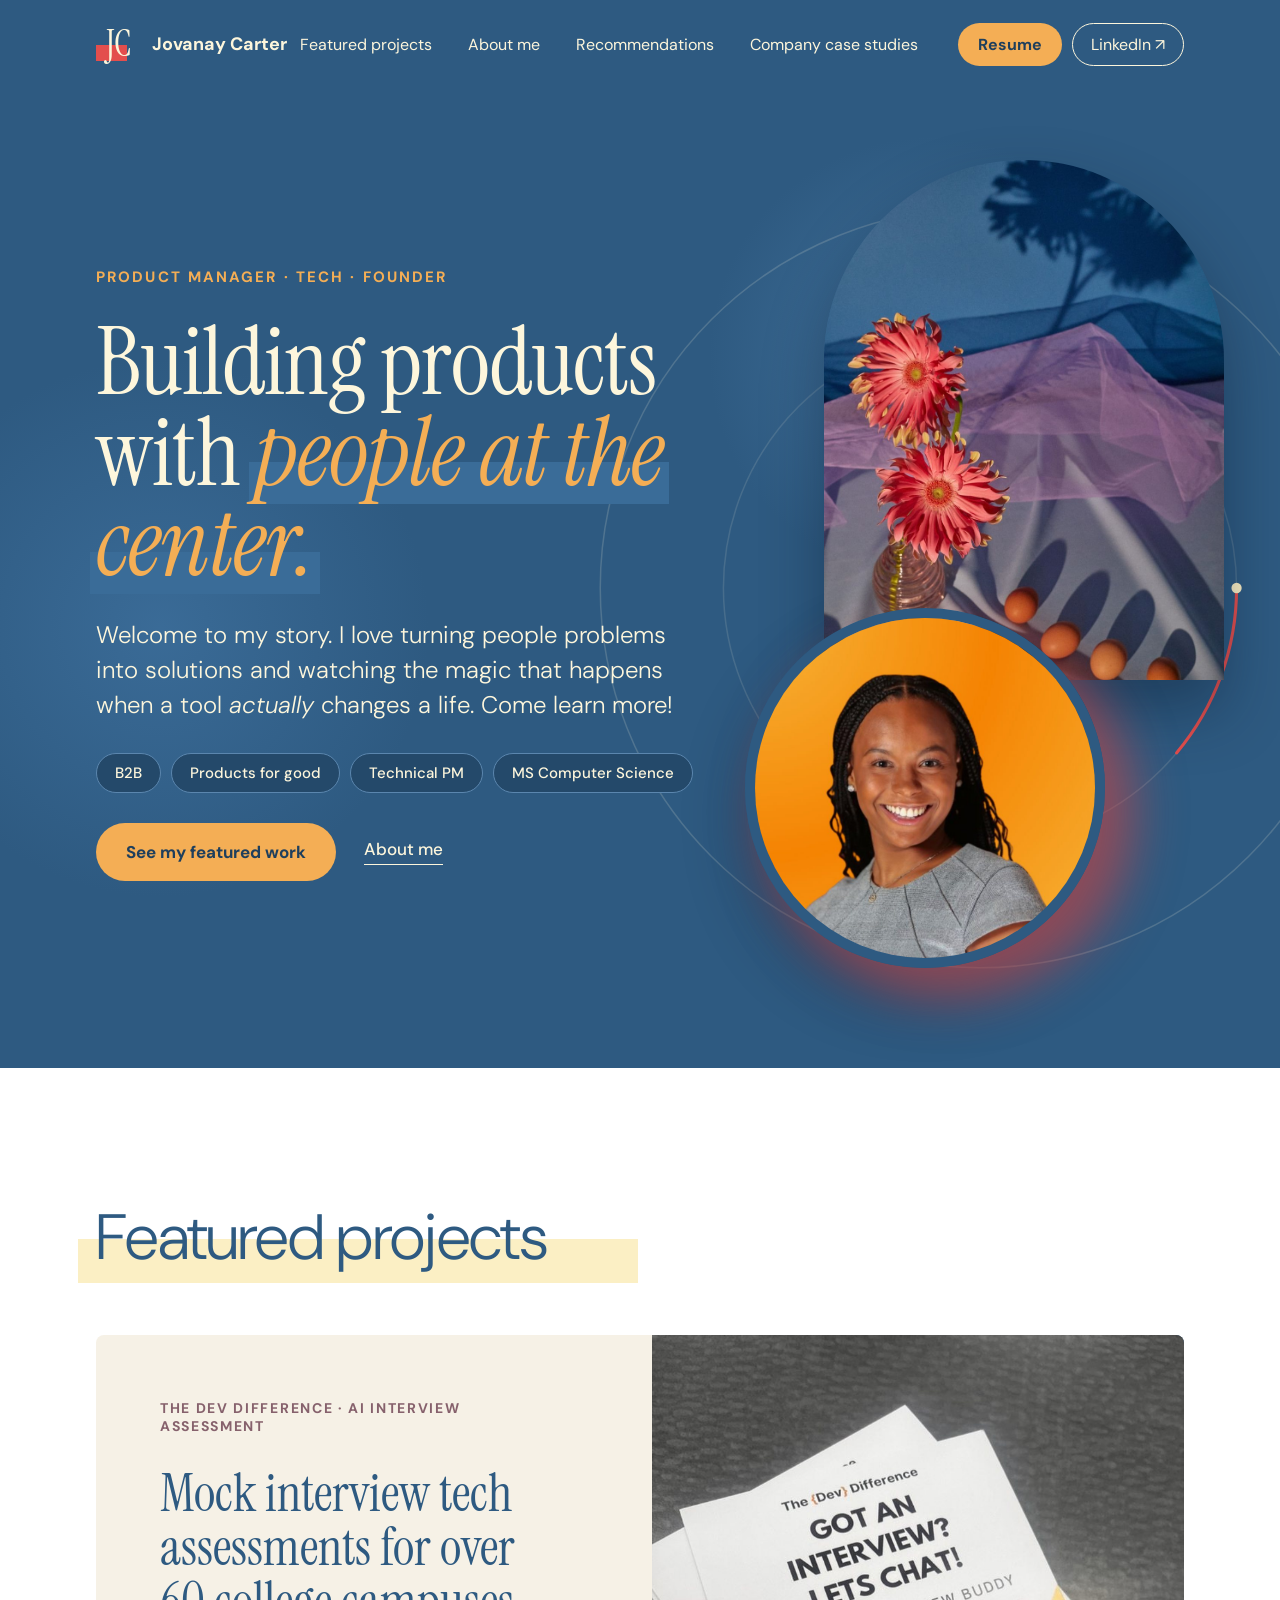
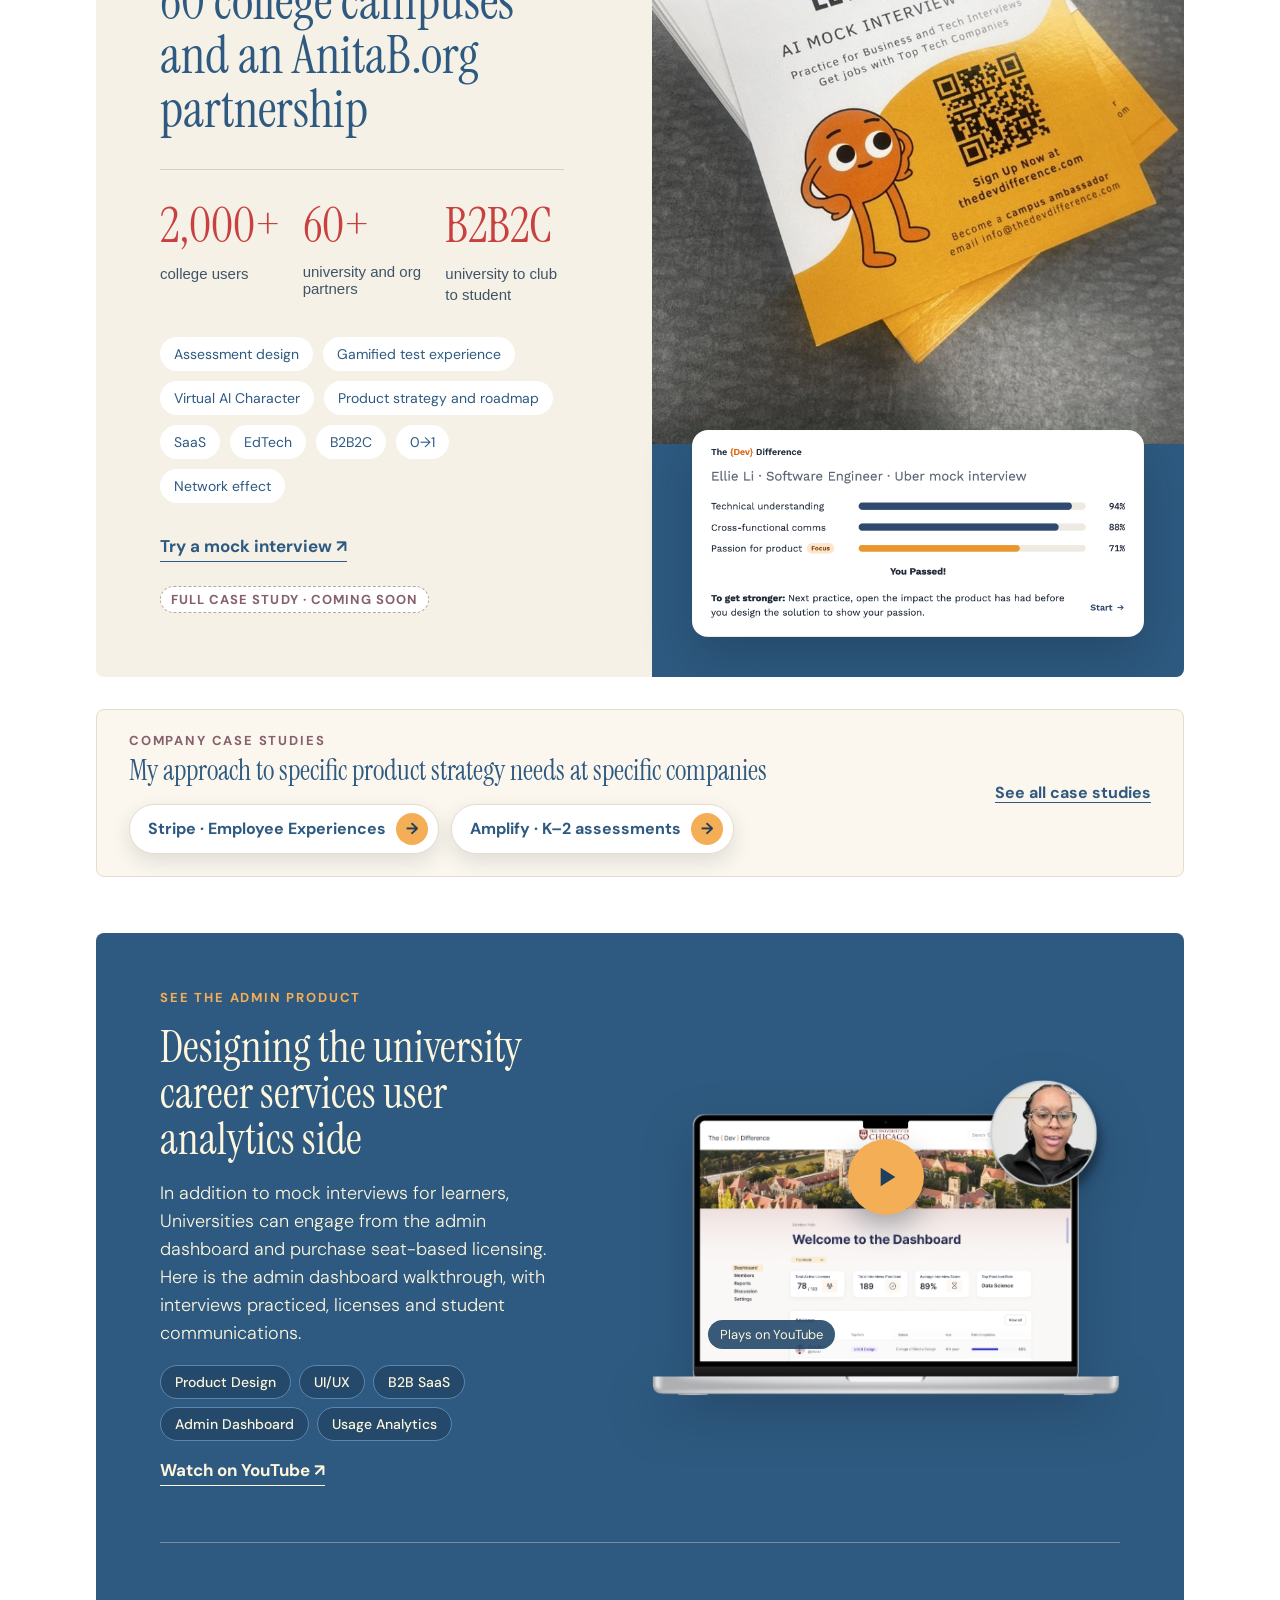
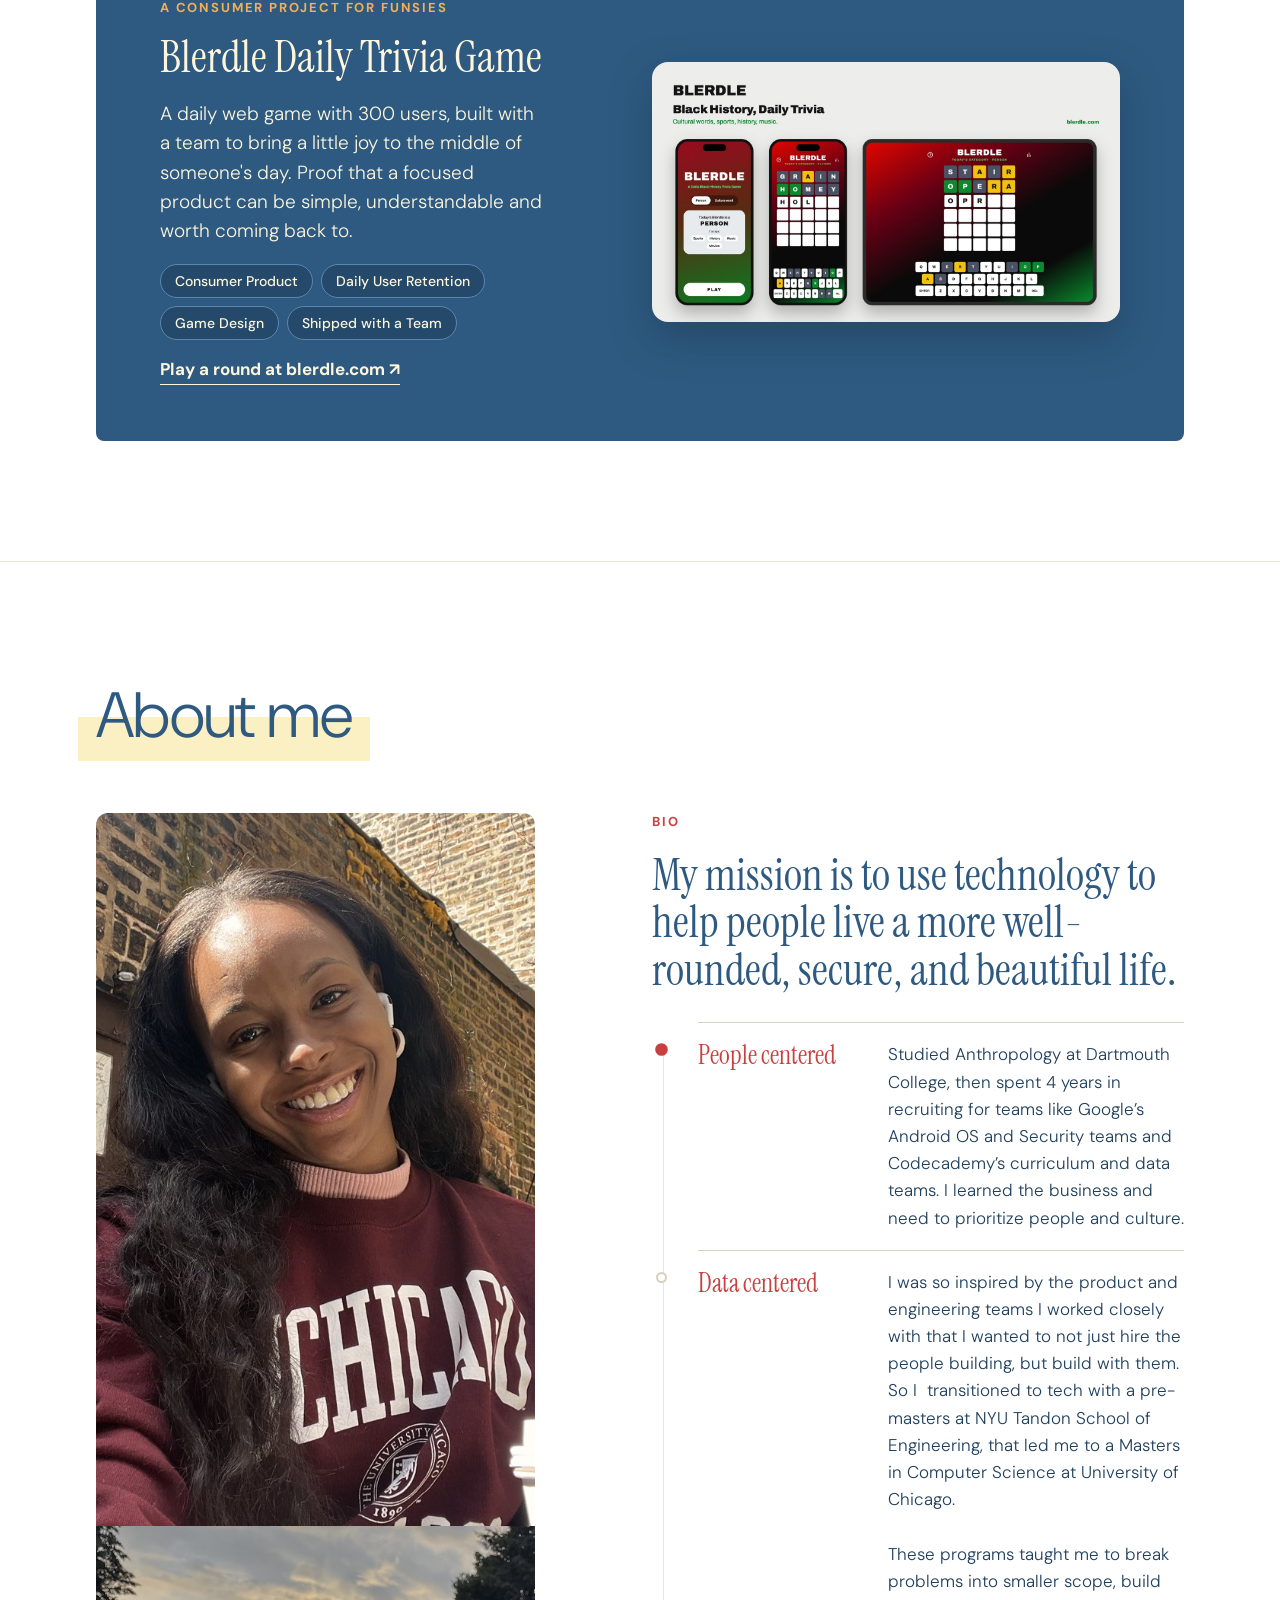
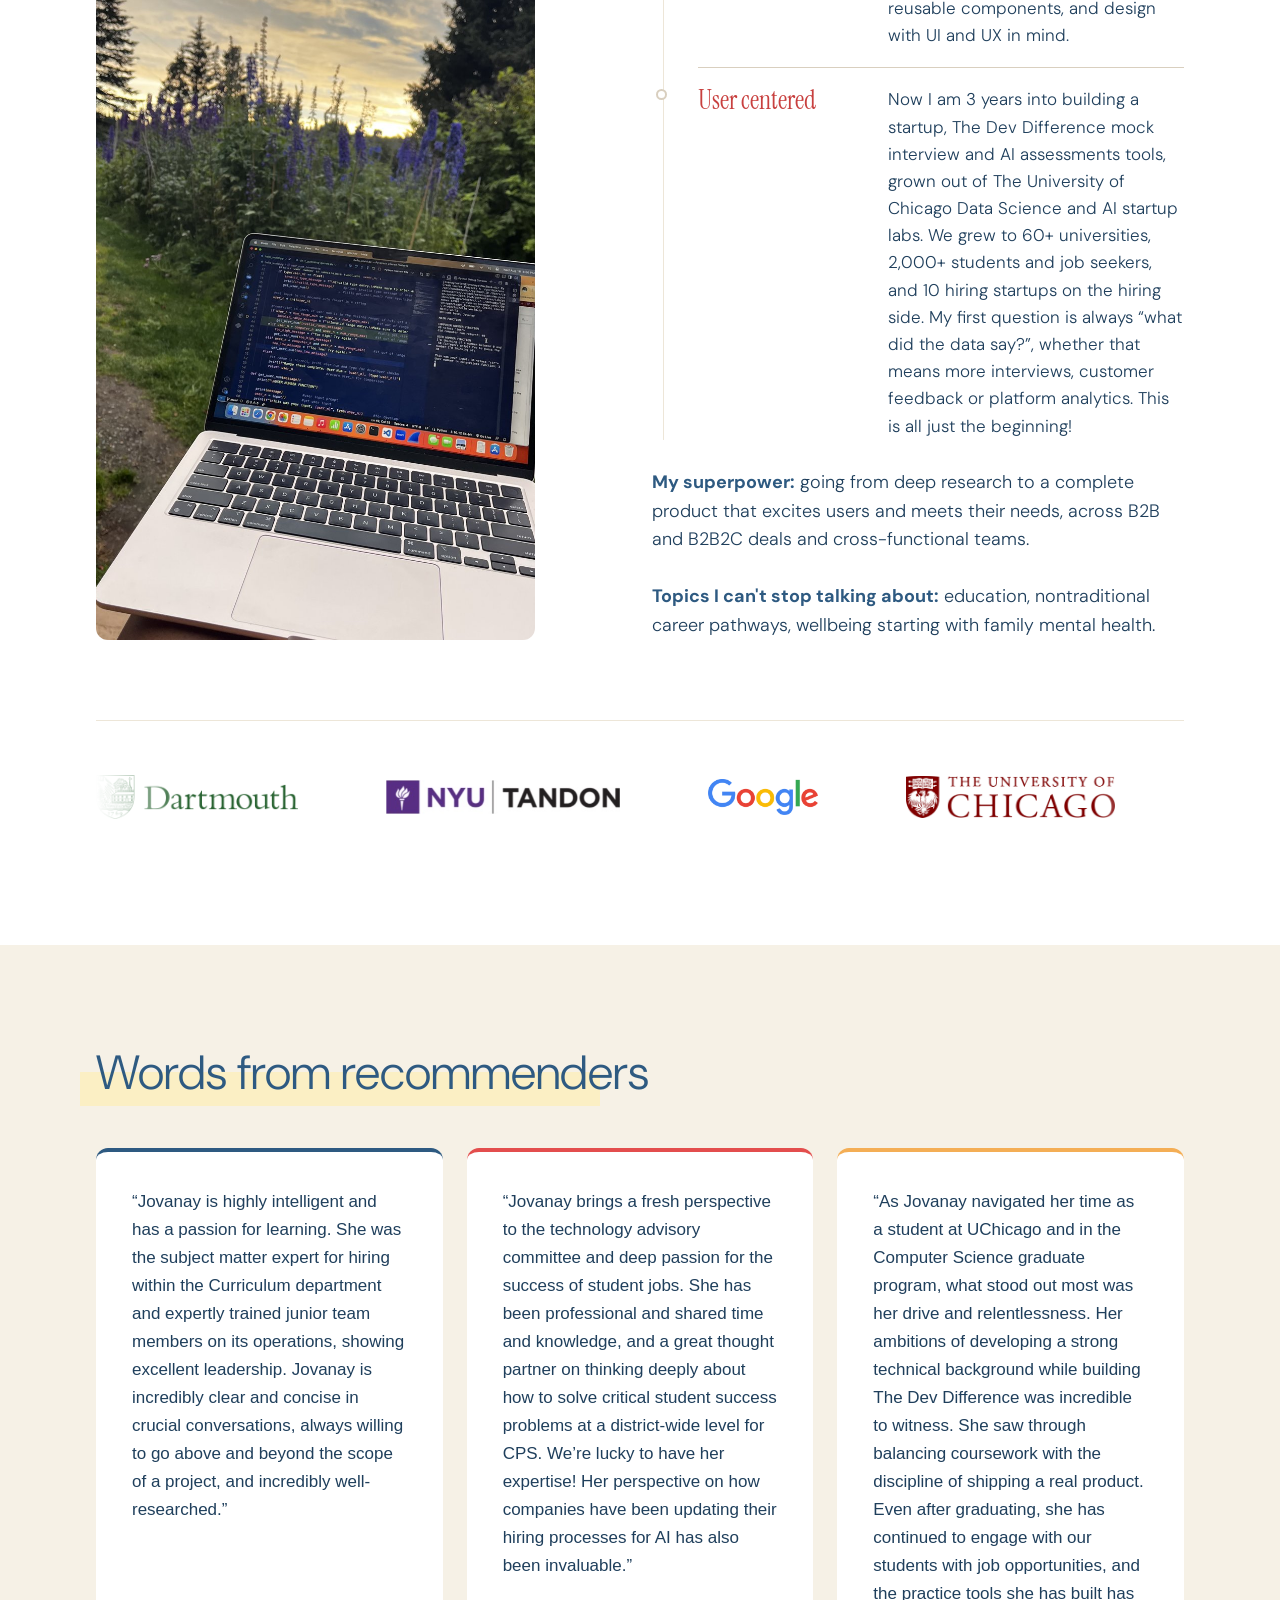
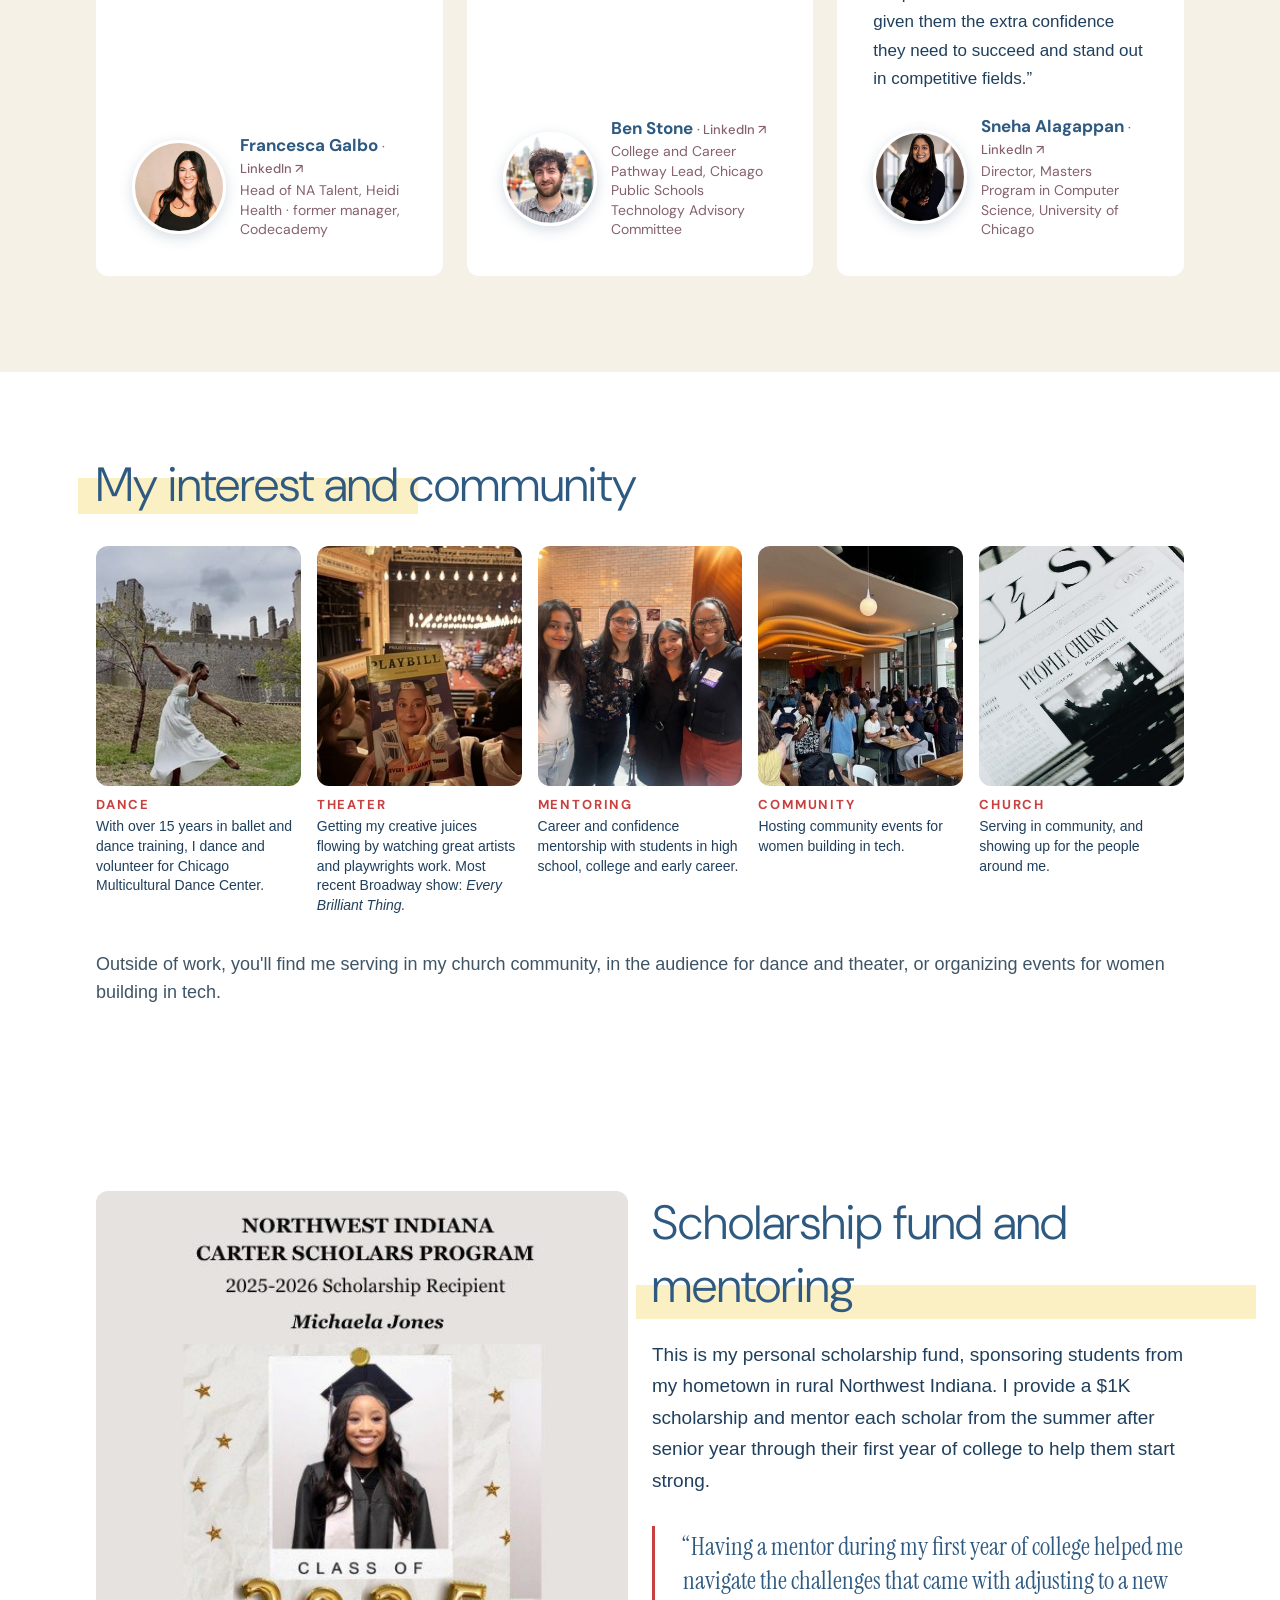
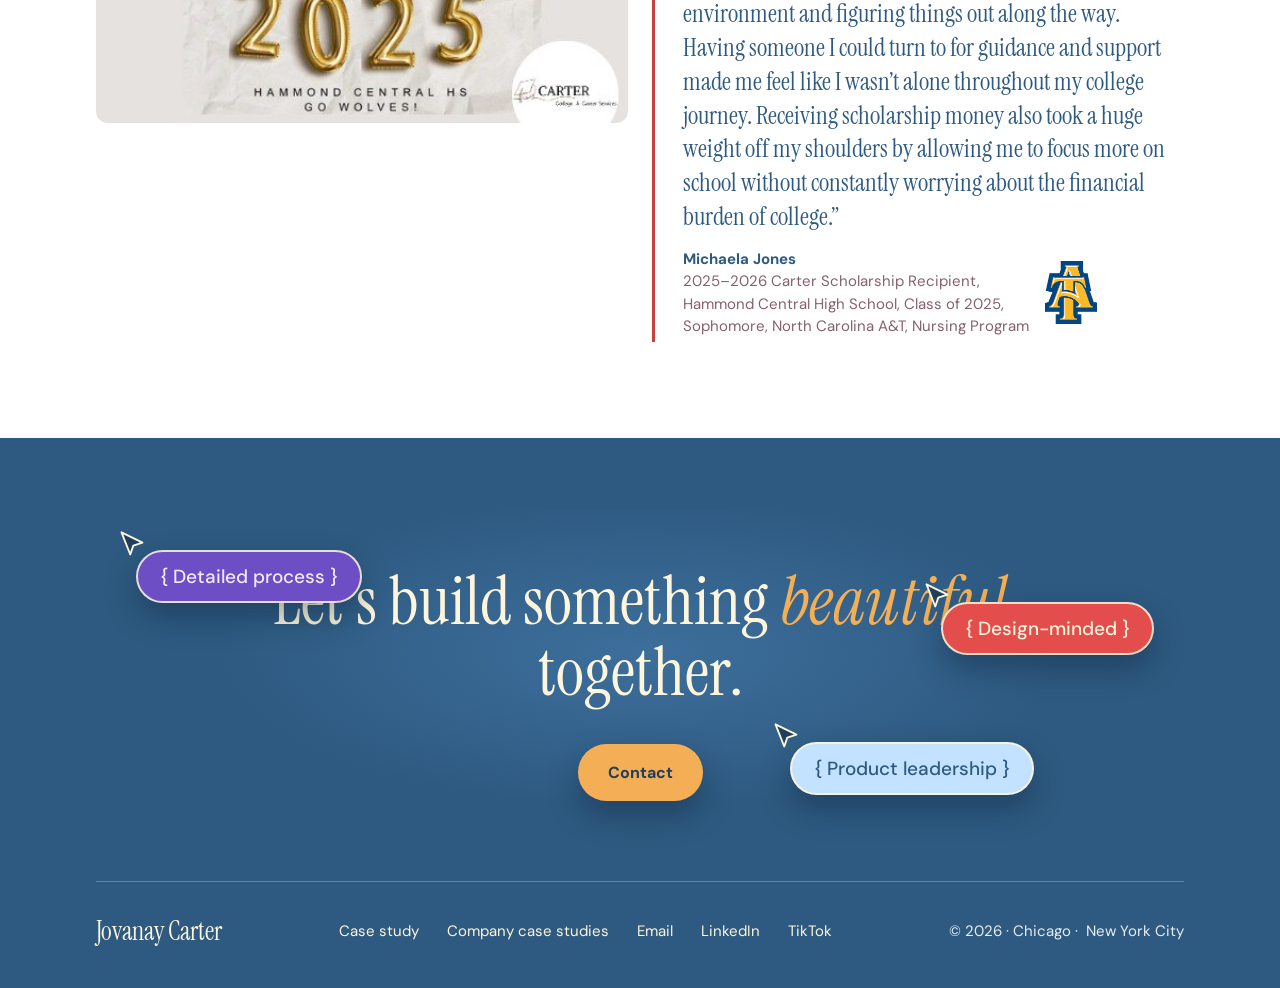
==== commit e8861465: "Homepage: footer CTA with floating tags, scroll reveal, About me timeline, hero orbit background, ho" ====
--- a/index.html
+++ b/index.html
@@ -4,7 +4,7 @@
 <meta charset="utf-8">
 <meta name="viewport" content="width=device-width, initial-scale=1">
 <title>Jovanay Carter, Product Manager</title>
-<meta name="description" content="Jovanay Carter, product manager. EdTech, B2B2C and AI products built with people at the center.">
+<meta name="description" content="Jovanay Carter, product manager. Tech, AI and B2B products built with people at the center.">
 <link rel="icon" href="images/jovanay-carter.jpg">
 <link rel="preconnect" href="https://fonts.googleapis.com">
 <link href="https://fonts.googleapis.com/css2?family=Instrument+Serif:ital@0;1&amp;family=DM+Sans:opsz,wght@9..40,300;9..40,400;9..40,500;9..40,700&amp;display=swap" rel="stylesheet">
@@ -12,11 +12,12 @@
 body{margin:0;background:#2E5A81}
 a{color:#FDF6DC}a:hover{color:#F4AE55}
 </style>
-<link rel="stylesheet" href="site.css?v=5">
+<link rel="stylesheet" href="site.css?v=12">
 <!-- Google Analytics -->
 <script async src="https://www.googletagmanager.com/gtag/js?id=G-7WJ1HY3163"></script>
 <script>window.dataLayer=window.dataLayer||[];function gtag(){dataLayer.push(arguments);}gtag('js',new Date());gtag('config','G-7WJ1HY3163');</script>
 <script src="analytics.js" defer></script>
+<script src="reveal.js?v=3" defer></script>
 </head>
 <body>
 <div class="page" style=" display: flex; flex-direction: column; font-family: 'Helvetica Neue', Helvetica, sans-serif; color: #2E5A81; background: #ffffff; overflow-x: hidden">
@@ -42,19 +43,19 @@
 <!-- HERO -->
 
 
-<section style="height: 980px; box-sizing: border-box; padding: 72px 96px 80px; display: grid; grid-template-columns: repeat(12, minmax(0, 1fr)); column-gap: 24px; background: #2E5A81; color: #FDF6DC; position: relative">
-<div style="grid-column: 1 / span 7; display: flex; flex-direction: column; justify-content: center; gap: 30px; position: relative; z-index: 2">
-<div style="font-family: 'DM Sans', sans-serif; font-size: 15px; font-weight: 700; letter-spacing: 0.14em; text-transform: uppercase; color: #F4AE55">Product Manager · EdTech<span style="letter-spacing: 2.1px">&nbsp;· Founder</span></div>
+<section style="height: 980px; box-sizing: border-box; padding: 72px 96px 80px; display: grid; grid-template-columns: repeat(12, minmax(0, 1fr)); column-gap: 24px; background: #2E5A81; color: #FDF6DC; position: relative"><div class="jc-hero-bg" aria-hidden="true"><span class="jc-blob" style="width: 560px; height: 560px; left: -120px; top: 260px; background: radial-gradient(circle, rgba(61,111,156,0.9) 0%, rgba(61,111,156,0) 68%)"></span><span class="jc-blob" style="width: 460px; height: 460px; right: 120px; top: 40px; background: radial-gradient(circle, rgba(74,123,166,0.75) 0%, rgba(74,123,166,0) 68%); animation-duration: 30s; animation-delay: -8s"></span><svg class="jc-orbit" viewBox="0 0 760 760" fill="none"><circle cx="380" cy="380" r="370" stroke="rgba(253,246,220,0.16)" stroke-width="1.5"></circle><circle cx="380" cy="380" r="250" stroke="rgba(253,246,220,0.12)" stroke-width="1.5"></circle><g class="jc-spin-line"><line x1="380" y1="40" x2="380" y2="720" stroke="rgba(244,174,85,0.35)" stroke-width="1.5"></line></g><g class="jc-spin"><path d="M380 10 A370 370 0 0 1 565 59.6" stroke="#F4AE55" stroke-width="3" stroke-linecap="round"></path><circle cx="380" cy="10" r="7" fill="#F4AE55"></circle></g><g class="jc-spin-rev"><path d="M630 380 A250 250 0 0 1 571.5 540.7" stroke="#E34E4D" stroke-width="3" stroke-linecap="round"></path><circle cx="630" cy="380" r="5" fill="#FBEFC4"></circle></g></svg></div>
+<div class="jc-hero-fg" style="grid-column: 1 / span 7; display: flex; flex-direction: column; justify-content: center; gap: 30px; position: relative; z-index: 2">
+<div style="font-family: 'DM Sans', sans-serif; font-size: 15px; font-weight: 700; letter-spacing: 0.14em; text-transform: uppercase; color: #F4AE55">Product Manager · Tech<span style="letter-spacing: 2.1px">&nbsp;· Founder</span></div>
 <h1 style="position: relative; margin: 0; font-family: 'Instrument Serif', serif; font-weight: 400; font-size: 95px; line-height: 0.95; letter-spacing: -0.01em; color: #FDF6DC">Building products with&nbsp;<span class="jc-hl" style="font-style: italic; color: rgb(244, 174, 85); background-image: linear-gradient(transparent 58%, #3A6C98 58%, #3A6C98 92%, transparent 92%); padding: 0 6px; margin-left: -6px; -webkit-box-decoration-break: clone; box-decoration-break: clone"><span class="jc-drop" style="--d: 0.35s">people</span> <span class="jc-drop" style="--d: 0.51s">at</span> <span class="jc-drop" style="--d: 0.67s">the</span> <span class="jc-drop" style="--d: 0.83s">center.</span></span></h1><p style="margin: 0; max-width: 600px; font-family: 'DM Sans', sans-serif; font-weight: 300; font-size: 24px; line-height: 1.45">Welcome to my story. I love turning people problems into solutions and watching the magic that happens when a tool <i>actually</i> changes a life. Come learn more!</p>
-<ul aria-label="Focus areas" style="list-style: none; margin: 0; padding: 0; display: flex; flex-wrap: wrap; gap: 10px; max-width: 640px; font-family: 'DM Sans', sans-serif"><li style="padding: 9px 18px; border-radius: 999px; background: #24496A; border: 1.5px solid #5B86AE; font-size: 15px; font-weight: 500; color: #FDF6DC">B2B2C</li><li style="padding: 9px 18px; border-radius: 999px; background: #24496A; border: 1.5px solid #5B86AE; font-size: 15px; font-weight: 500; color: #FDF6DC">B2B</li><li style="padding: 9px 18px; border-radius: 999px; background: #24496A; border: 1.5px solid #5B86AE; font-size: 15px; font-weight: 500; color: #FDF6DC">Products for learners</li><li style="padding: 9px 18px; border-radius: 999px; background: #24496A; border: 1.5px solid #5B86AE; font-size: 15px; font-weight: 500; color: #FDF6DC">Products for good</li><li style="padding: 9px 18px; border-radius: 999px; background: #24496A; border: 1.5px solid #5B86AE; font-size: 15px; font-weight: 500; color: #FDF6DC">Technical PM</li><li style="padding: 9px 18px; border-radius: 999px; background: #24496A; border: 1.5px solid #5B86AE; font-size: 15px; font-weight: 500; color: #FDF6DC">MS Computer Science</li></ul>
+<ul aria-label="Focus areas" style="list-style: none; margin: 0; padding: 0; display: flex; flex-wrap: wrap; gap: 10px; max-width: 640px; font-family: 'DM Sans', sans-serif"><li style="padding: 9px 18px; border-radius: 999px; background: #24496A; border: 1.5px solid #5B86AE; font-size: 15px; font-weight: 500; color: #FDF6DC">B2B</li><li style="padding: 9px 18px; border-radius: 999px; background: #24496A; border: 1.5px solid #5B86AE; font-size: 15px; font-weight: 500; color: #FDF6DC">Products for good</li><li style="padding: 9px 18px; border-radius: 999px; background: #24496A; border: 1.5px solid #5B86AE; font-size: 15px; font-weight: 500; color: #FDF6DC">Technical PM</li><li style="padding: 9px 18px; border-radius: 999px; background: #24496A; border: 1.5px solid #5B86AE; font-size: 15px; font-weight: 500; color: #FDF6DC">MS Computer Science</li></ul>
 <div style="display: flex; gap: 16px; align-items: center">
 <a href="#featured" style="text-decoration: none; background: #F4AE55; color: #1F3F5C; font-family: 'DM Sans', sans-serif; font-weight: 700; font-size: 17px; padding: 18px 30px; border-radius: 999px">See my featured work</a>
 <a href="#me" style="text-decoration: none; font-family: 'DM Sans', sans-serif; font-weight: 500; font-size: 17px; margin-left: 12px; padding-bottom: 4px; border-bottom: 1.5px solid #FDF6DC">About me</a>
 </div>
 </div>
-<div style="grid-column: 8 / span 5; position: relative">
+<div class="jc-hero-fg" style="grid-column: 8 / span 5; position: relative">
 <img src="images/flowers.jpg" alt="Still life of coral gerbera daisies in a glass vase against a blue backdrop" style="position: absolute; right: -40px; top: 0; width: 400px; height: 520px; object-fit: cover; border-radius: 200px 200px 0 0; box-shadow: 0 30px 60px rgba(10,25,45,0.40)">
-<img src="images/jovanay-carter.jpg" alt="Portrait of Jovanay Carter smiling" style="position: absolute; left: 0; bottom: 20px; width: 340px; height: 340px; object-fit: cover; border-radius: 50%; border: 10px solid #2E5A81; box-shadow: 22px 18px 0 0 #E34E4D, 0 30px 60px rgba(10,25,45,0.45)">
+<img src="images/jovanay-carter.jpg" alt="Portrait of Jovanay Carter smiling" style="position: absolute; left: 0; bottom: 20px; width: 340px; height: 340px; object-fit: cover; border-radius: 50%; border: 10px solid #2E5A81; box-shadow: 24px 24px 48px 6px rgba(227,78,77,0.55), 0 30px 60px rgba(10,25,45,0.40)">
 </div>
 </section>
 
@@ -85,7 +86,7 @@
 
 <img src="images/featured-case-study.jpg" alt="138ae709-07b8-426e-9e34-42657d003a6c_1_1" width="768" height="1024" style="max-width: 100%; height: auto; display: block; object-fit: cover; width: 768px; aspect-ratio: 768 / 1024"></div>
 </div>
-<div id="company-case-studies" style="margin-top: -24px; display: flex; align-items: center; justify-content: space-between; gap: 24px; flex-wrap: wrap; padding: 22px 32px; border-radius: 8px; background: #FBF7EE; border: 1.5px solid #E6DDCB; color: #2E5A81; min-height: 166px; box-sizing: border-box"><div style="display: flex; flex-direction: column; gap: 6px"><span style="font-family: &quot;DM Sans&quot;, sans-serif; font-size: 13px; font-weight: 700; letter-spacing: 0.14em; text-transform: uppercase; color: rgb(134, 97, 108)">Company case studies</span><span style="font-family: &quot;Instrument Serif&quot;, serif; font-size: 28px; line-height: 1.15; color: rgb(46, 90, 129)">My approach to specific product strategy needs at specific companies</span><div style="display: flex; flex-wrap: wrap; gap: 12px; margin-top: 10px"><a href="stripe.html" style="display: inline-flex; align-items: center; gap: 10px; padding: 8px 10px 8px 18px; border-radius: 999px; background: #ffffff; border: 1.5px solid #E6DDCB; text-decoration: none; font-family: &quot;DM Sans&quot;, sans-serif; font-weight: 700; font-size: 16px; color: rgb(46, 90, 129)">Stripe · Employee Experiences<span aria-hidden="true" style="display: inline-flex; width: 32px; height: 32px; border-radius: 50%; background: rgb(244, 174, 85); color: rgb(31, 63, 92); align-items: center; justify-content: center; font-size: 16px">→</span></a><a href="amplify.html" style="display: inline-flex; align-items: center; gap: 10px; padding: 8px 10px 8px 18px; border-radius: 999px; background: #ffffff; border: 1.5px solid #E6DDCB; text-decoration: none; font-family: &quot;DM Sans&quot;, sans-serif; font-weight: 700; font-size: 16px; color: rgb(46, 90, 129)">Amplify · K–2 assessments<span aria-hidden="true" style="display: inline-flex; width: 32px; height: 32px; border-radius: 50%; background: rgb(244, 174, 85); color: rgb(31, 63, 92); align-items: center; justify-content: center; font-size: 16px">→</span></a></div></div><a href="case-studies.html" style="flex: 0 0 auto; font-family: &quot;DM Sans&quot;, sans-serif; font-weight: 700; font-size: 16px; color: rgb(46, 90, 129); text-decoration: underline; text-underline-offset: 4px">See all case studies</a></div>
+<div id="company-case-studies" style="margin-top: -24px; display: flex; align-items: center; justify-content: space-between; gap: 24px; flex-wrap: wrap; padding: 22px 32px; border-radius: 8px; background: #FBF7EE; border: 1.5px solid #E6DDCB; color: #2E5A81; min-height: 166px; box-sizing: border-box"><div style="display: flex; flex-direction: column; gap: 6px"><span style="font-family: &quot;DM Sans&quot;, sans-serif; font-size: 13px; font-weight: 700; letter-spacing: 0.14em; text-transform: uppercase; color: rgb(134, 97, 108)">Company case studies</span><span style="font-family: &quot;Instrument Serif&quot;, serif; font-size: 28px; line-height: 1.15; color: rgb(46, 90, 129)">My approach to specific product strategy needs at specific companies</span><div style="display: flex; flex-wrap: wrap; gap: 12px; margin-top: 10px"><a class="jc-pill-lift" href="stripe.html" style="display: inline-flex; align-items: center; gap: 10px; padding: 8px 10px 8px 18px; border-radius: 999px; background: #ffffff; border: 1.5px solid #E6DDCB; text-decoration: none; font-family: &quot;DM Sans&quot;, sans-serif; font-weight: 700; font-size: 16px; color: rgb(46, 90, 129)">Stripe · Employee Experiences<span aria-hidden="true" style="display: inline-flex; width: 32px; height: 32px; border-radius: 50%; background: rgb(244, 174, 85); color: rgb(31, 63, 92); align-items: center; justify-content: center; font-size: 16px">→</span></a><a class="jc-pill-lift" href="amplify.html" style="display: inline-flex; align-items: center; gap: 10px; padding: 8px 10px 8px 18px; border-radius: 999px; background: #ffffff; border: 1.5px solid #E6DDCB; text-decoration: none; font-family: &quot;DM Sans&quot;, sans-serif; font-weight: 700; font-size: 16px; color: rgb(46, 90, 129)">Amplify · K–2 assessments<span aria-hidden="true" style="display: inline-flex; width: 32px; height: 32px; border-radius: 50%; background: rgb(244, 174, 85); color: rgb(31, 63, 92); align-items: center; justify-content: center; font-size: 16px">→</span></a></div></div><a href="case-studies.html" style="flex: 0 0 auto; font-family: &quot;DM Sans&quot;, sans-serif; font-weight: 700; font-size: 16px; color: rgb(46, 90, 129); text-decoration: underline; text-underline-offset: 4px">See all case studies</a></div>
 <div style="background: #2E5A81; color: #FDF6DC; border-radius: 8px; padding: 56px 64px; display: flex; flex-direction: column; gap: 56px">
 <div style="display: grid; grid-template-columns: repeat(12, minmax(0, 1fr)); column-gap: 24px; align-items: center">
 <div style="grid-column: 1 / span 5; display: flex; flex-direction: column; gap: 18px">
@@ -125,16 +126,16 @@
 <div style="grid-column: 7 / span 6; display: flex; flex-direction: column; gap: 22px; justify-content: center">
 <span style="font-family: 'DM Sans', sans-serif; font-size: 13px; font-weight: 700; letter-spacing: 0.14em; text-transform: uppercase; color: #C8403F">BIO</span>
 <h2 style="margin: 0; font-family: 'Instrument Serif', serif; font-weight: 400; font-size: 44px; line-height: 1.08; color: #2E5A81">My mission is to use technology to help people live a more well-rounded, secure, and beautiful life.<br></h2>
-<div style="display: flex; flex-direction: column; gap: 18px; margin-top: 6px">
-<div style="display: grid; grid-template-columns: 170px 1fr; gap: 20px; padding-top: 18px; border-top: 1px solid #D9CFBF"><span style="font-family: 'Instrument Serif', serif; font-size: 26px; line-height: 1.1; color: #C8403F">People centered</span><p style="margin: 0; font-family: 'DM Sans', sans-serif; font-weight: 300; font-size: 17px; line-height: 1.6; color: #1F3F5C">Studied Anthropology at Dartmouth College, then spent 4 years in recruiting for teams like Google’s Android OS and Security teams and Codecademy’s curriculum and data teams. I learned the business and need to prioritize people and culture.</p></div>
-<div style="display: grid; grid-template-columns: 170px 1fr; gap: 20px; padding-top: 18px; border-top: 1px solid #D9CFBF"><span style="font-family: 'Instrument Serif', serif; font-size: 26px; line-height: 1.1; color: #C8403F">Data centered</span><p style="margin: 0; font-family: 'DM Sans', sans-serif; font-weight: 300; font-size: 17px; line-height: 1.6; color: #1F3F5C">I was so inspired by the product and engineering teams I worked closely with that I wanted to not just hire the people building, but build with them. So I&nbsp; transitioned to tech with a pre-masters at NYU Tandon School of Engineering, that led me to a Masters in Computer Science at University of Chicago.<br><br>These programs taught me to break problems into smaller scope, build reusable components, and design with UI and UX in mind.</p></div>
-<div style="display: grid; grid-template-columns: 170px 1fr; gap: 20px; padding-top: 18px; border-top: 1px solid #D9CFBF"><span style="font-family: 'Instrument Serif', serif; font-size: 26px; line-height: 1.1; color: #C8403F">User centered</span><p style="margin: 0; font-family: 'DM Sans', sans-serif; font-weight: 300; font-size: 17px; line-height: 1.6; color: #1F3F5C">Now I am 3 years into building a startup, The Dev Difference mock interview and AI assessments tools, grown out of The University of Chicago Data Science and AI startup labs. We grew to 60+ universities, 2,000+ students and job seekers, and 10 hiring startups on the hiring side. My first question is always “what did the data say?”, whether that means more interviews, customer feedback or platform analytics. This is all just the beginning!</p></div>
+<div class="jc-timeline" style="display: flex; flex-direction: column; gap: 18px; margin-top: 6px"><span class="jc-tl-fill" aria-hidden="true"></span>
+<div class="jc-tl-row" style="display: grid; grid-template-columns: 170px 1fr; gap: 20px; padding-top: 18px; border-top: 1px solid #D9CFBF"><span style="font-family: 'Instrument Serif', serif; font-size: 26px; line-height: 1.1; color: #C8403F">People centered</span><p style="margin: 0; font-family: 'DM Sans', sans-serif; font-weight: 300; font-size: 17px; line-height: 1.6; color: #1F3F5C">Studied Anthropology at Dartmouth College, then spent 4 years in recruiting for teams like Google’s Android OS and Security teams and Codecademy’s curriculum and data teams. I learned the business and need to prioritize people and culture.</p></div>
+<div class="jc-tl-row" style="display: grid; grid-template-columns: 170px 1fr; gap: 20px; padding-top: 18px; border-top: 1px solid #D9CFBF"><span style="font-family: 'Instrument Serif', serif; font-size: 26px; line-height: 1.1; color: #C8403F">Data centered</span><p style="margin: 0; font-family: 'DM Sans', sans-serif; font-weight: 300; font-size: 17px; line-height: 1.6; color: #1F3F5C">I was so inspired by the product and engineering teams I worked closely with that I wanted to not just hire the people building, but build with them. So I&nbsp; transitioned to tech with a pre-masters at NYU Tandon School of Engineering, that led me to a Masters in Computer Science at University of Chicago.<br><br>These programs taught me to break problems into smaller scope, build reusable components, and design with UI and UX in mind.</p></div>
+<div class="jc-tl-row" style="display: grid; grid-template-columns: 170px 1fr; gap: 20px; padding-top: 18px; border-top: 1px solid #D9CFBF"><span style="font-family: 'Instrument Serif', serif; font-size: 26px; line-height: 1.1; color: #C8403F">User centered</span><p style="margin: 0; font-family: 'DM Sans', sans-serif; font-weight: 300; font-size: 17px; line-height: 1.6; color: #1F3F5C">Now I am 3 years into building a startup, The Dev Difference mock interview and AI assessments tools, grown out of The University of Chicago Data Science and AI startup labs. We grew to 60+ universities, 2,000+ students and job seekers, and 10 hiring startups on the hiring side. My first question is always “what did the data say?”, whether that means more interviews, customer feedback or platform analytics. This is all just the beginning!</p></div>
 </div>
 <p style="margin: 6px 0 0; font-family: 'DM Sans', sans-serif; font-weight: 300; font-size: 18px; line-height: 1.6; color: #1F3F5C"><strong style="font-weight: 700; color: rgb(46, 90, 129)">My superpower:</strong> going from deep research to a complete product that excites users and meets their needs, across B2B and B2B2C deals and cross-functional teams.</p><p style="margin: 6px 0 0; font-family: 'DM Sans', sans-serif; font-weight: 300; font-size: 18px; line-height: 1.6; color: #1F3F5C"><strong style="font-weight: 700; color: rgb(46, 90, 129)">Topics I can't stop talking about:</strong> education, nontraditional career pathways, wellbeing starting with family mental health.</p>
 
 </div>
 
-<div style="grid-column: 1 / -1; margin-top: 80px; padding-top: 40px; border-top: 1px solid #EDE6D8; display: flex; flex-direction: column; gap: 28px"><div class="jc-marquee" aria-label="Schools and companies I have worked with"><div class="jc-marquee-track"><div class="jc-marquee-group"><img src="images/logo-dartmouth.png" alt="Dartmouth" style="height: 44px; width: auto; display: block"><img src="images/logo-nyu-tandon.png" alt="NYU Tandon" style="height: 34px; width: auto; display: block"><img src="images/logo-uchicago.png" alt="The University of Chicago" style="height: 42px; width: auto; display: block"><img src="images/logo-codecademy.png" alt="Codecademy" style="height: 30px; width: auto; display: block"><img src="images/logo-google.png" alt="Google" style="height: 36px; width: auto; display: block"><img src="images/logo-tdd.png" alt="The Dev Difference" style="height: 72px; width: auto; display: block"></div><div class="jc-marquee-group" aria-hidden="true"><img src="images/logo-dartmouth.png" alt="" style="height: 44px; width: auto; display: block"><img src="images/logo-nyu-tandon.png" alt="" style="height: 34px; width: auto; display: block"><img src="images/logo-uchicago.png" alt="" style="height: 42px; width: auto; display: block"><img src="images/logo-codecademy.png" alt="" style="height: 30px; width: auto; display: block"><img src="images/logo-google.png" alt="" style="height: 36px; width: auto; display: block"><img src="images/logo-tdd.png" alt="" style="height: 72px; width: auto; display: block"></div></div></div></div>
+<div style="grid-column: 1 / -1; margin-top: 80px; padding-top: 40px; border-top: 1px solid #EDE6D8; display: flex; flex-direction: column; gap: 28px"><div class="jc-marquee" aria-label="Schools and companies I have worked with"><div class="jc-marquee-track"><div class="jc-marquee-group"><img src="images/logo-dartmouth.png" alt="Dartmouth" style="height: 44px; width: auto; display: block"><img src="images/logo-nyu-tandon.png" alt="NYU Tandon" style="height: 34px; width: auto; display: block"><img src="images/logo-google.png" alt="Google" style="height: 36px; width: auto; display: block"><img src="images/logo-uchicago.png" alt="The University of Chicago" style="height: 42px; width: auto; display: block"><img src="images/logo-codecademy.png" alt="Codecademy" style="height: 30px; width: auto; display: block"><img src="images/logo-tdd.png" alt="The Dev Difference" style="height: 72px; width: auto; display: block"></div><div class="jc-marquee-group" aria-hidden="true"><img src="images/logo-dartmouth.png" alt="" style="height: 44px; width: auto; display: block"><img src="images/logo-nyu-tandon.png" alt="" style="height: 34px; width: auto; display: block"><img src="images/logo-google.png" alt="" style="height: 36px; width: auto; display: block"><img src="images/logo-uchicago.png" alt="" style="height: 42px; width: auto; display: block"><img src="images/logo-codecademy.png" alt="" style="height: 30px; width: auto; display: block"><img src="images/logo-tdd.png" alt="" style="height: 72px; width: auto; display: block"></div></div></div></div>
 </section>
 
 <!-- CARTER SCHOLARS -->
@@ -168,7 +169,7 @@
 </div>
 
 </div>
-<div style="display: grid; grid-template-columns: repeat(5, minmax(0, 1fr)); gap: 16px"><figure style="grid-column: span 1; margin: 0; display: flex; flex-direction: column; gap: 10px"><img src="images/dance.jpg" alt="Jovanay dancing in a white dress on a lawn in front of a castle" style="width: 100%; height: 240px; object-fit: cover; object-position: center 30%; border-radius: 12px; display: block"><figcaption style="display: flex; flex-direction: column; gap: 4px"><span style="font-family: 'DM Sans', sans-serif; font-size: 13px; font-weight: 700; letter-spacing: 0.14em; text-transform: uppercase; color: #C8403F">Dance</span><span style="font-size: 14px; line-height: 1.4; color: #1F3F5C">With over 15 years in ballet and dance training, I dance and volunteer for Chicago Multicultural Dance Center.</span></figcaption></figure><figure style="grid-column: span 1; margin: 0; display: flex; flex-direction: column; gap: 10px"><img src="images/theater.jpg" alt="Playbill for Every Brilliant Thing held up in a theater" style="width: 100%; height: 240px; object-fit: cover; object-position: center; border-radius: 12px; display: block"><figcaption style="display: flex; flex-direction: column; gap: 4px"><span style="font-family: &quot;DM Sans&quot;, sans-serif; font-size: 13px; font-weight: 700; letter-spacing: 0.14em; text-transform: uppercase; color: rgb(200, 64, 63)">Theater</span><span style="font-size: 14px; line-height: 1.4; color: rgb(31, 63, 92)">Getting my creative juices flowing by watching great artists and playwrights work. Most recent Broadway show: <em>Every Brilliant Thing.</em></span></figcaption></figure><figure style="grid-column: span 1; margin: 0; display: flex; flex-direction: column; gap: 10px"><img src="images/mentoring.jpg" alt="Jovanay with three students at an NYU alumni event" style="width: 100%; height: 240px; object-fit: cover; object-position: center 35%; border-radius: 12px; display: block"><figcaption style="display: flex; flex-direction: column; gap: 4px"><span style="font-weight: 700; letter-spacing: 0.14em; text-transform: uppercase; font-size: 13px; font-family: &quot;DM Sans&quot;, sans-serif; color: rgb(200, 64, 63)">Mentoring</span><span style="font-size: 14px; line-height: 1.4; color: rgb(31, 63, 92)">Career and confidence mentorship with students in high school, college and early career.</span></figcaption></figure><figure style="grid-column: span 1; margin: 0; display: flex; flex-direction: column; gap: 10px"><img src="images/community-event.jpg" alt="A packed cafe event full of women building in tech" style="width: 100%; height: 240px; object-fit: cover; object-position: center; border-radius: 12px; display: block"><figcaption style="display: flex; flex-direction: column; gap: 4px"><span style="font-family: 'DM Sans', sans-serif; font-size: 13px; font-weight: 700; letter-spacing: 0.14em; text-transform: uppercase; color: #C8403F">Community</span><span style="font-size: 14px; line-height: 1.4; color: #1F3F5C">Hosting community events for women building in tech.</span></figcaption></figure><figure style="grid-column: span 1; margin: 0; display: flex; flex-direction: column; gap: 10px"><img src="images/church.jpg" alt="A church bulletin with a black-and-white photo of hands raised in worship" style="width: 100%; height: 240px; object-fit: cover; border-radius: 12px; display: block"><figcaption style="display: flex; flex-direction: column; gap: 4px"><span style="font-family: 'DM Sans', sans-serif; font-size: 13px; font-weight: 700; letter-spacing: 0.14em; text-transform: uppercase; color: #C8403F">Church</span><span style="font-size: 14px; line-height: 1.4; color: #1F3F5C">Serving in community, and showing up for the people around me.</span></figcaption></figure></div><p style="grid-column: 9 / span 4; margin: 0; font-size: 18px; line-height: 1.55; color: #3F5566">Outside of work, you'll find me serving in my church community, in the audience for dance and theater, or organizing events for women building in tech.</p>
+<div style="display: grid; grid-template-columns: repeat(5, minmax(0, 1fr)); gap: 16px"><figure class="jc-grow" style="grid-column: span 1; margin: 0; display: flex; flex-direction: column; gap: 10px"><img src="images/dance.jpg" alt="Jovanay dancing in a white dress on a lawn in front of a castle" style="width: 100%; height: 240px; object-fit: cover; object-position: center 30%; border-radius: 12px; display: block"><figcaption style="display: flex; flex-direction: column; gap: 4px"><span style="font-family: 'DM Sans', sans-serif; font-size: 13px; font-weight: 700; letter-spacing: 0.14em; text-transform: uppercase; color: #C8403F">Dance</span><span style="font-size: 14px; line-height: 1.4; color: #1F3F5C">With over 15 years in ballet and dance training, I dance and volunteer for Chicago Multicultural Dance Center.</span></figcaption></figure><figure class="jc-grow" style="grid-column: span 1; margin: 0; display: flex; flex-direction: column; gap: 10px"><img src="images/theater.jpg" alt="Playbill for Every Brilliant Thing held up in a theater" style="width: 100%; height: 240px; object-fit: cover; object-position: center; border-radius: 12px; display: block"><figcaption style="display: flex; flex-direction: column; gap: 4px"><span style="font-family: &quot;DM Sans&quot;, sans-serif; font-size: 13px; font-weight: 700; letter-spacing: 0.14em; text-transform: uppercase; color: rgb(200, 64, 63)">Theater</span><span style="font-size: 14px; line-height: 1.4; color: rgb(31, 63, 92)">Getting my creative juices flowing by watching great artists and playwrights work. Most recent Broadway show: <em>Every Brilliant Thing.</em></span></figcaption></figure><figure class="jc-grow" style="grid-column: span 1; margin: 0; display: flex; flex-direction: column; gap: 10px"><img src="images/mentoring.jpg" alt="Jovanay with three students at an NYU alumni event" style="width: 100%; height: 240px; object-fit: cover; object-position: center 35%; border-radius: 12px; display: block"><figcaption style="display: flex; flex-direction: column; gap: 4px"><span style="font-weight: 700; letter-spacing: 0.14em; text-transform: uppercase; font-size: 13px; font-family: &quot;DM Sans&quot;, sans-serif; color: rgb(200, 64, 63)">Mentoring</span><span style="font-size: 14px; line-height: 1.4; color: rgb(31, 63, 92)">Career and confidence mentorship with students in high school, college and early career.</span></figcaption></figure><figure class="jc-grow" style="grid-column: span 1; margin: 0; display: flex; flex-direction: column; gap: 10px"><img src="images/community-event.jpg" alt="A packed cafe event full of women building in tech" style="width: 100%; height: 240px; object-fit: cover; object-position: center; border-radius: 12px; display: block"><figcaption style="display: flex; flex-direction: column; gap: 4px"><span style="font-family: 'DM Sans', sans-serif; font-size: 13px; font-weight: 700; letter-spacing: 0.14em; text-transform: uppercase; color: #C8403F">Community</span><span style="font-size: 14px; line-height: 1.4; color: #1F3F5C">Hosting community events for women building in tech.</span></figcaption></figure><figure class="jc-grow" style="grid-column: span 1; margin: 0; display: flex; flex-direction: column; gap: 10px"><img src="images/church.jpg" alt="A church bulletin with a black-and-white photo of hands raised in worship" style="width: 100%; height: 240px; object-fit: cover; border-radius: 12px; display: block"><figcaption style="display: flex; flex-direction: column; gap: 4px"><span style="font-family: 'DM Sans', sans-serif; font-size: 13px; font-weight: 700; letter-spacing: 0.14em; text-transform: uppercase; color: #C8403F">Church</span><span style="font-size: 14px; line-height: 1.4; color: #1F3F5C">Serving in community, and showing up for the people around me.</span></figcaption></figure></div><p style="grid-column: 9 / span 4; margin: 0; font-size: 18px; line-height: 1.55; color: #3F5566">Outside of work, you'll find me serving in my church community, in the audience for dance and theater, or organizing events for women building in tech.</p>
 </section>
 
 <!-- OUTSIDE OF WORK -->
@@ -186,11 +187,7 @@
 </figure>
 </div>
 </section><footer id="contact" style="flex-grow: 1; box-sizing: border-box; padding: 72px 96px 0; background: #2E5A81; color: #FDF6DC; display: grid; grid-template-columns: repeat(12, minmax(0, 1fr)); column-gap: 24px; align-content: start">
-<div style="grid-column: 1 / span 7; display: flex; align-items: center; gap: 32px"><h2 style="margin: 0; font-family: 'Instrument Serif', serif; font-weight: 400; font-size: 52px; line-height: 1.05">Let's build something beautiful together.<br></h2></div>
-<div style="grid-column: 8 / span 5; display: flex; gap: 12px; justify-content: flex-end; align-items: center; flex-wrap: wrap; font-family: 'DM Sans', sans-serif; font-size: 16px">
-<a href="mailto:jovanay.d.carter@gmail.com" style="text-decoration: none; background: #F4AE55; color: #1F3F5C; font-weight: 700; padding: 16px 26px; border-radius: 999px">Email me</a>
-<a href="Jovanay-Carter-Resume.pdf" target="_blank" rel="noopener" style="text-decoration: none; padding: 15px 24px; border: 1.5px solid #FDF6DC; border-radius: 999px">Download resume</a>
-</div>
+<div class="jc-cta" style="grid-column: 1 / -1; padding: 56px 0 24px; display: flex; flex-direction: column; align-items: center; gap: 36px; text-align: center; background: radial-gradient(ellipse 55% 70% at 50% 45%, #3D6F9C 0%, rgba(61,111,156,0) 70%)"><div class="jc-cta-tags" aria-hidden="true" style="position: absolute; inset: 0; pointer-events: none"><span class="jc-tag jc-tag-a" style="left: 40px; top: 40px"><span class="jc-tag-in" style="--d: 0s"><span class="jc-tag-pill" style="color: #F5E9FF; background-color: #6E4EC4">{ Detailed process }</span><svg class="jc-tag-cursor" viewBox="0 0 24 24" aria-hidden="true"><path d="M3 2l7.5 19 2.6-7.6L21 10.8z" fill="#1F3F5C" stroke="#FDF6DC" stroke-width="1.6" stroke-linejoin="round"></path></svg></span></span><span class="jc-tag jc-tag-b" style="right: 30px; top: 92px"><span class="jc-tag-in" style="--d: -1.6s"><span class="jc-tag-pill" style="background: #E34E4D; color: #FDF6DC">{ Design-minded }</span><svg class="jc-tag-cursor" viewBox="0 0 24 24" aria-hidden="true"><path d="M3 2l7.5 19 2.6-7.6L21 10.8z" fill="#1F3F5C" stroke="#FDF6DC" stroke-width="1.6" stroke-linejoin="round"></path></svg></span></span><span class="jc-tag jc-tag-c" style="right: 150px; bottom: 30px"><span class="jc-tag-in" style="--d: -3.2s"><span class="jc-tag-pill" style="color: #2e5a81; background-color: #C3E2FF">{ Product leadership }</span><svg class="jc-tag-cursor" viewBox="0 0 24 24" aria-hidden="true"><path d="M3 2l7.5 19 2.6-7.6L21 10.8z" fill="#1F3F5C" stroke="#FDF6DC" stroke-width="1.6" stroke-linejoin="round"></path></svg></span></span></div><h2 style="position: relative; margin: 0; max-width: 760px; font-family: 'Instrument Serif', serif; font-weight: 400; font-size: 68px; line-height: 1.05">Let's build something <em style="color: #F4AE55">beautiful</em> together.</h2><div style="position: relative; display: flex; gap: 12px; justify-content: center; align-items: center; flex-wrap: wrap; font-family: 'DM Sans', sans-serif; font-size: 16px"><a href="mailto:jovanay.d.carter@gmail.com" style="text-decoration: none; background: #F4AE55; color: #1F3F5C; font-weight: 700; padding: 18px 30px; border-radius: 999px; box-shadow: 0 14px 30px rgba(10,25,45,0.35)">Contact</a></div></div>
 <div style="grid-column: 1 / span 12; margin-top: 56px; padding: 32px 0 40px; border-top: 1px solid #5B86AE; display: flex; justify-content: space-between; align-items: center; font-family: 'DM Sans', sans-serif; font-size: 15px"><span style="font-family: &quot;Instrument Serif&quot;, serif; font-size: 26px">Jovanay Carter</span><span style="display: flex; gap: 28px"><a href="#featured" style="text-decoration: none; color: rgb(253, 246, 220)">Case study</a><a href="case-studies.html" style="text-decoration: none; color: rgb(253, 246, 220)">Company case studies</a><a href="mailto:jovanay.d.carter@gmail.com" style="text-decoration: none; color: rgb(253, 246, 220)">Email</a><a href="https://www.linkedin.com/in/jovanay-carter/" style="text-decoration: none; color: rgb(253, 246, 220)" target="_blank" rel="noopener">LinkedIn</a><a href="https://www.tiktok.com/@thedevdifference" target="_blank" rel="noopener" style="text-decoration: none; color: rgb(253, 246, 220)">TikTok</a></span><span style="color: rgb(230, 238, 245)">© 2026 · Chicago ·&nbsp; New York City</span></div>
 </footer>
 
--- a/site.css
+++ b/site.css
@@ -98,3 +98,51 @@
 @keyframes jc-hl{to{background-size:100% 100%}}
 .jc-hl{background-repeat:no-repeat;background-size:0% 100%;animation:jc-hl .7s ease-out 1.25s forwards}
 @media (prefers-reduced-motion:reduce){.jc-hl{animation:none;background-size:100% 100%}}
+/* ---- Footer CTA cursors ---- */
+@keyframes jc-bob{0%,100%{transform:translate(0,0)}50%{transform:translate(6px,-10px)}}
+.jc-cta{position:relative}
+.jc-tag{position:absolute;z-index:1;transition:transform .6s cubic-bezier(.2,.8,.2,1)}
+.jc-tag-in{position:relative;display:inline-flex;animation:jc-bob 5s ease-in-out infinite;animation-delay:var(--d,0s)}
+.jc-tag-pill{display:inline-block;padding:12px 22px;border-radius:999px;border:2px solid rgba(253,246,220,.85);font-family:'DM Sans',sans-serif;font-size:19px;font-weight:500;white-space:nowrap;box-shadow:0 14px 30px rgba(10,25,45,.35)}
+.jc-tag-cursor{position:absolute;left:-18px;top:-20px;width:28px;height:28px}
+.jc-cta:hover .jc-tag-a{transform:translate(36px,22px)}
+.jc-cta:hover .jc-tag-b{transform:translate(-36px,22px)}
+.jc-cta:hover .jc-tag-c{transform:translate(-44px,6px)}
+@media (max-width:900px){.jc-tag{position:static!important;transform:none!important}.jc-cta-tags{position:static!important;display:flex;flex-wrap:wrap;justify-content:center;gap:28px 20px;padding:12px 0 8px}.jc-tag-in{animation:none}.jc-tag-pill{font-size:16px;padding:10px 18px}}
+@media (prefers-reduced-motion:reduce){.jc-tag-in{animation:none}.jc-tag{transition:none}}
+/* ---- Scroll reveal (added by reveal.js) ---- */
+.jc-reveal{opacity:0;transform:translateY(56px);transition:opacity .9s ease,transform 1s cubic-bezier(.2,.7,.2,1);transition-delay:var(--rd,0s)}
+.jc-reveal.is-in{opacity:1;transform:none}
+/* ---- Community cards grow on hover ---- */
+.jc-grow{transition:transform .35s ease}
+.jc-grow img{transition:box-shadow .35s ease}
+.page .jc-grow:hover{transform:translateY(-6px) scale(1.04)}
+.page .jc-grow:hover img{box-shadow:0 18px 36px rgba(20,40,60,.28)}
+.page .jc-grow:hover ~ .jc-grow{transform:translateX(12px)}
+.page .jc-grow:has(~ .jc-grow:hover){transform:translateX(-12px)}
+@media (prefers-reduced-motion:reduce){.jc-grow{transition:none}}
+.jc-pill-lift{transition:transform .35s ease,box-shadow .35s ease;box-shadow:0 8px 20px rgba(20,40,60,.12)}
+.jc-pill-lift:hover{transform:translateY(-6px);box-shadow:0 18px 34px rgba(20,40,60,.22)}
+.jc-pill-lift > span{transition:transform .35s ease}
+.jc-pill-lift:hover > span{transform:translateX(4px)}
+/* ---- Hero background motion ---- */
+.jc-hero-bg{position:absolute;inset:0;overflow:hidden;pointer-events:none;z-index:0}
+.jc-blob{position:absolute;border-radius:50%;opacity:.9;animation:jc-drift 24s ease-in-out infinite alternate}
+@keyframes jc-drift{to{transform:translate(90px,-70px) scale(1.18)}}
+.jc-orbit{position:absolute;right:-90px;top:110px;width:780px;height:780px}
+.jc-orbit g{transform-origin:380px 380px;transform-box:view-box}
+.jc-spin{animation:jc-spin 60s linear infinite}
+.jc-spin-rev{animation:jc-spin 42s linear infinite reverse}
+.jc-spin-line{animation:jc-spin 120s linear infinite}
+@keyframes jc-spin{to{transform:rotate(360deg)}}
+.jc-hero-fg{position:relative;z-index:1}
+@media (max-width:760px){.jc-orbit{right:-260px;top:auto;bottom:40px;opacity:.6}}
+/* ---- About me timeline ---- */
+.jc-timeline{position:relative;padding-left:46px}
+.jc-timeline::before{content:"";position:absolute;left:11px;top:24px;bottom:0;width:1.5px;border-radius:2px;background:#EDE6D8}
+.jc-tl-fill{position:absolute;left:11px;top:24px;width:1.5px;border-radius:2px;background:#C8403F;height:calc(100% - 24px);transition:height .12s linear}
+.jc-tl-row{position:relative}
+.jc-tl-row::before{content:"";position:absolute;left:-41.5px;top:21px;width:7px;height:7px;border-radius:50%;background:#ffffff;border:2px solid #C8403F;transition:border-color .3s ease,transform .3s ease}
+.jc-tl-js .jc-tl-row:not(.is-on)::before{border-color:#D9CFBF}
+.jc-tl-js .jc-tl-row.is-on::before{background:#C8403F;transform:scale(1.15)}
+@media (prefers-reduced-motion:reduce){.jc-blob,.jc-spin,.jc-spin-rev,.jc-spin-line{animation:none}}
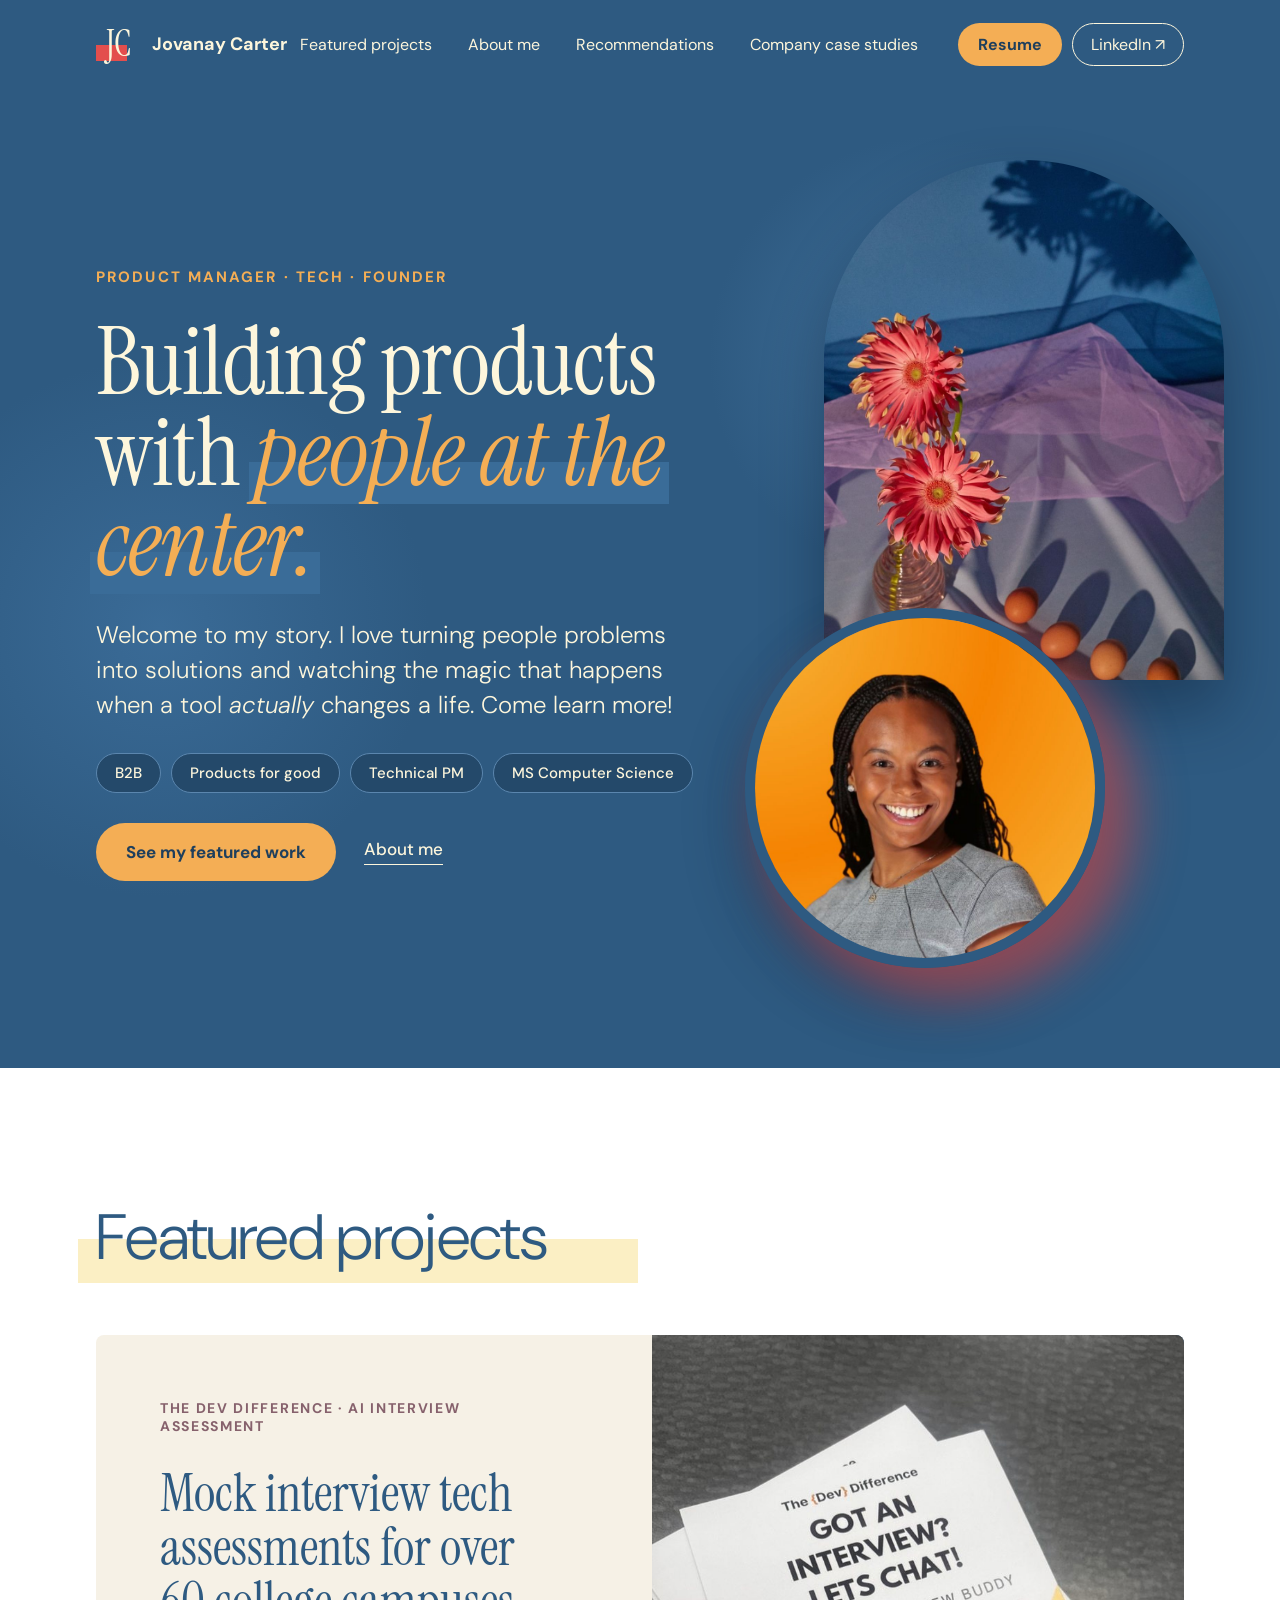
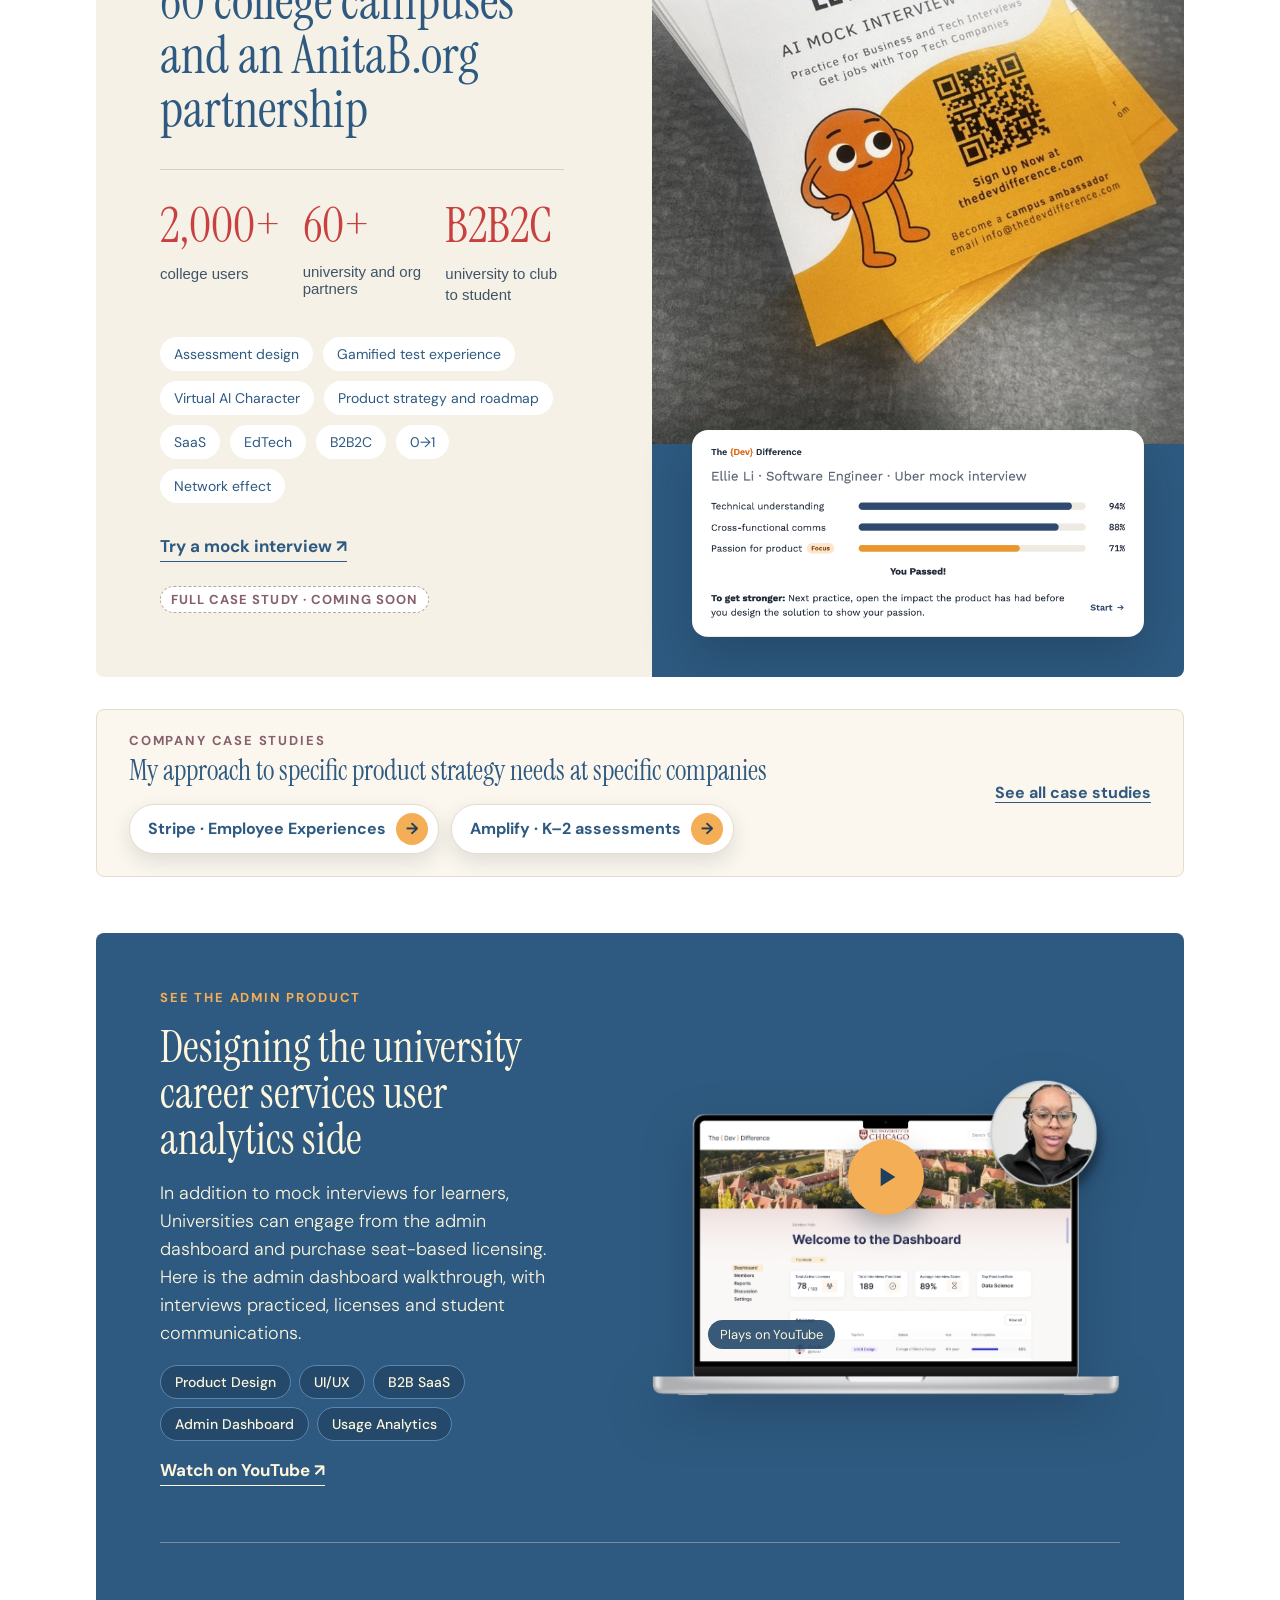
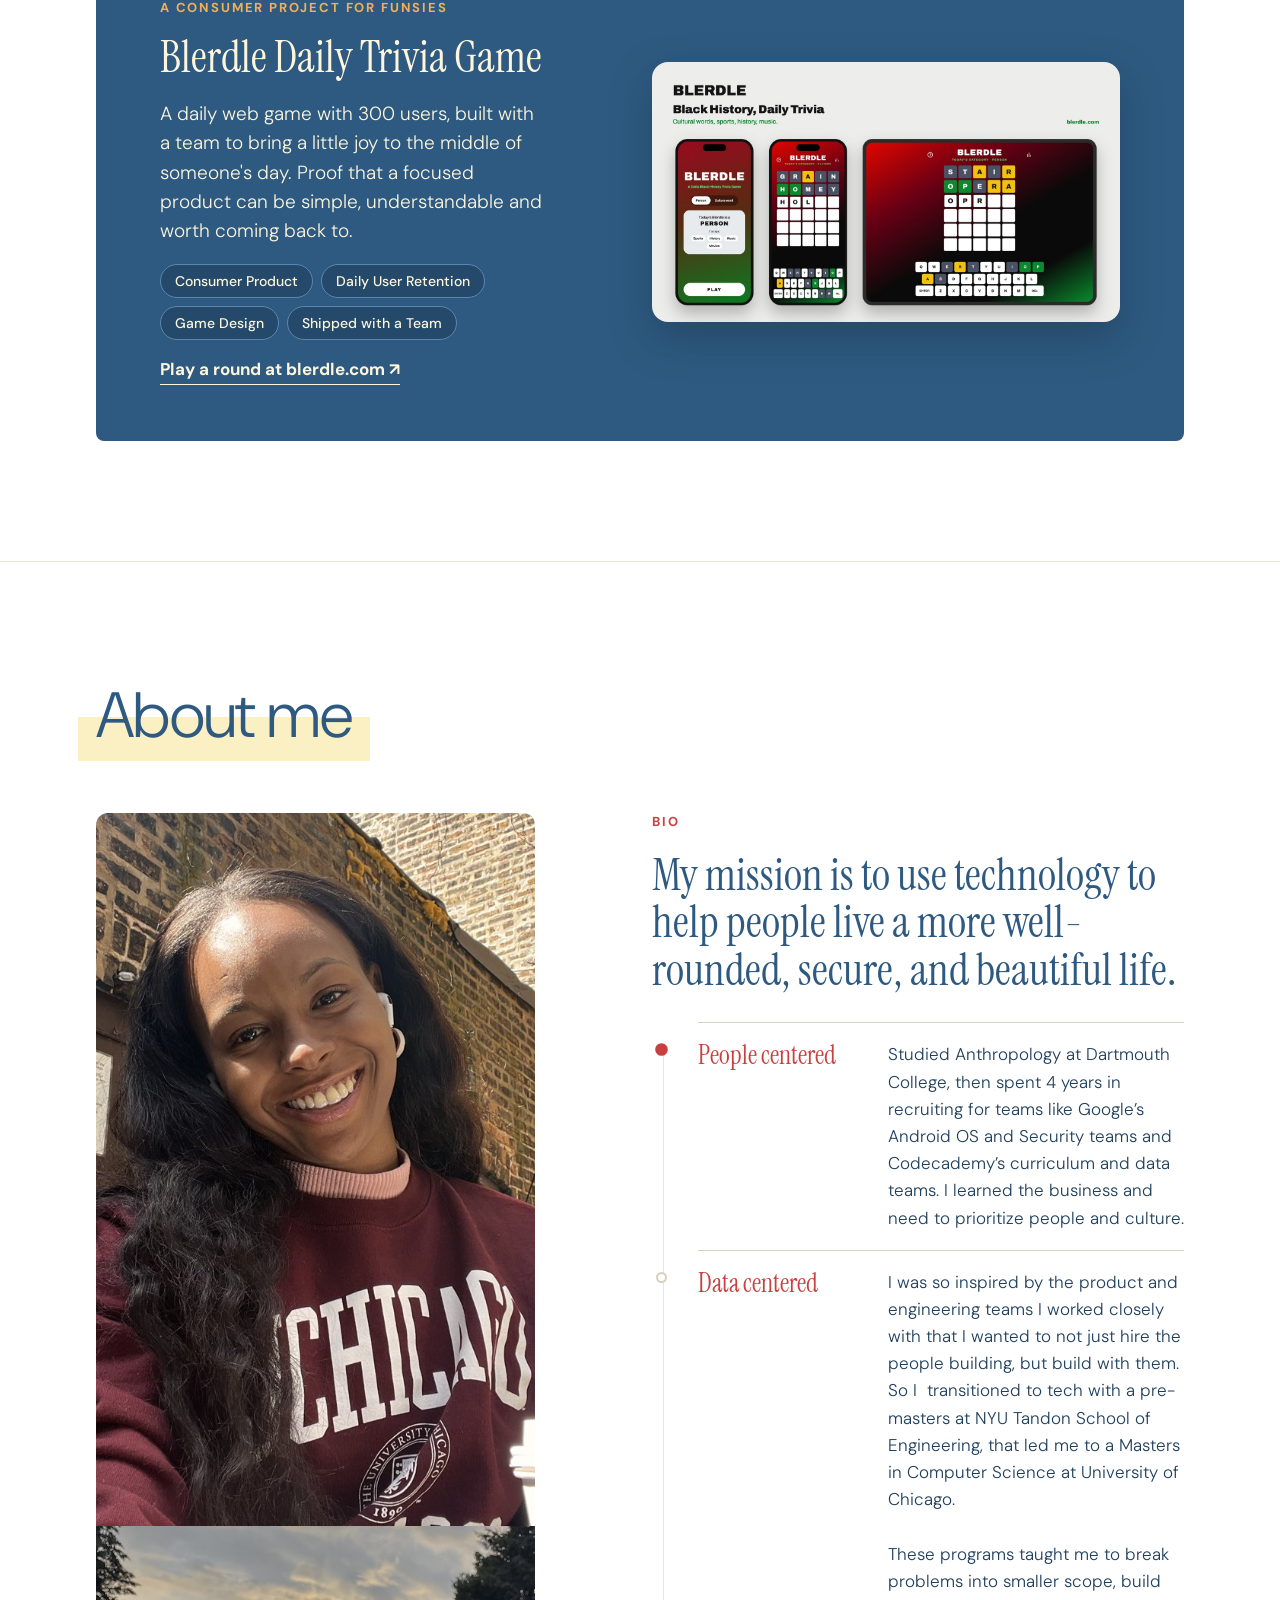
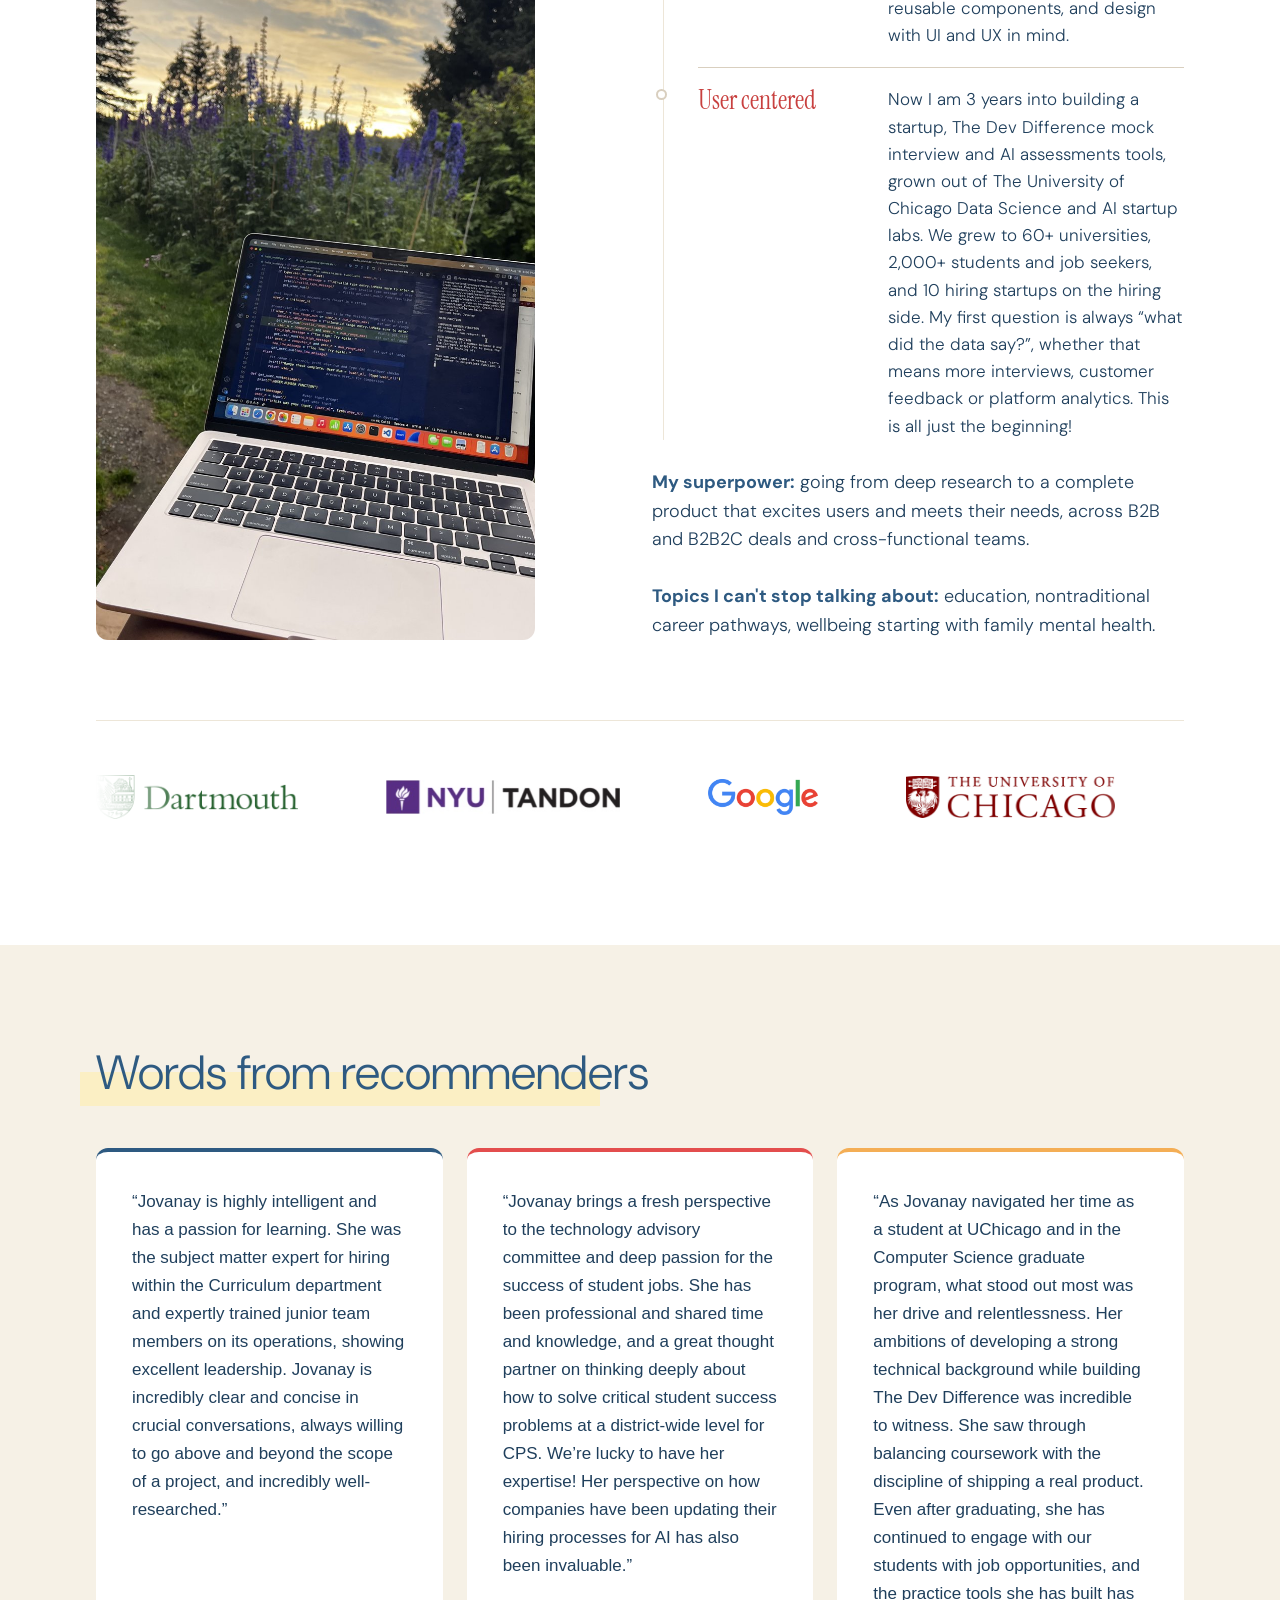
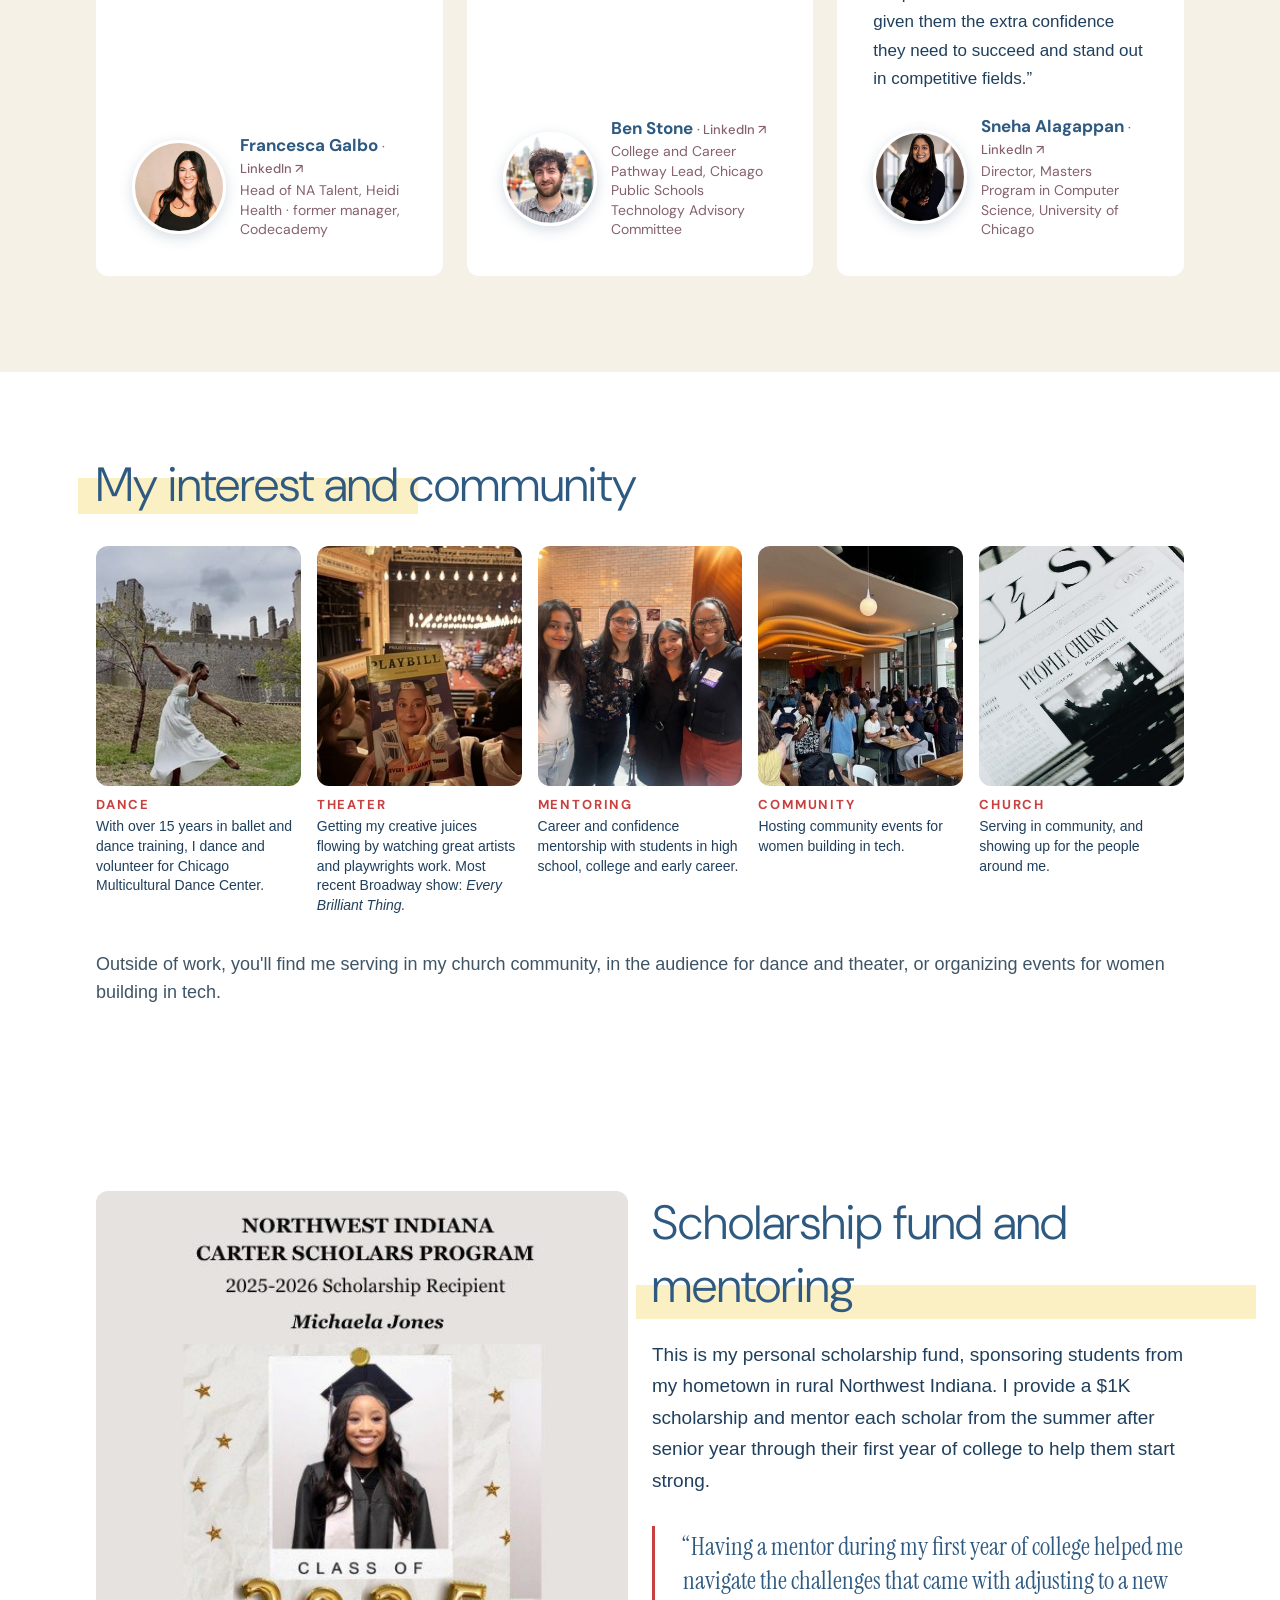
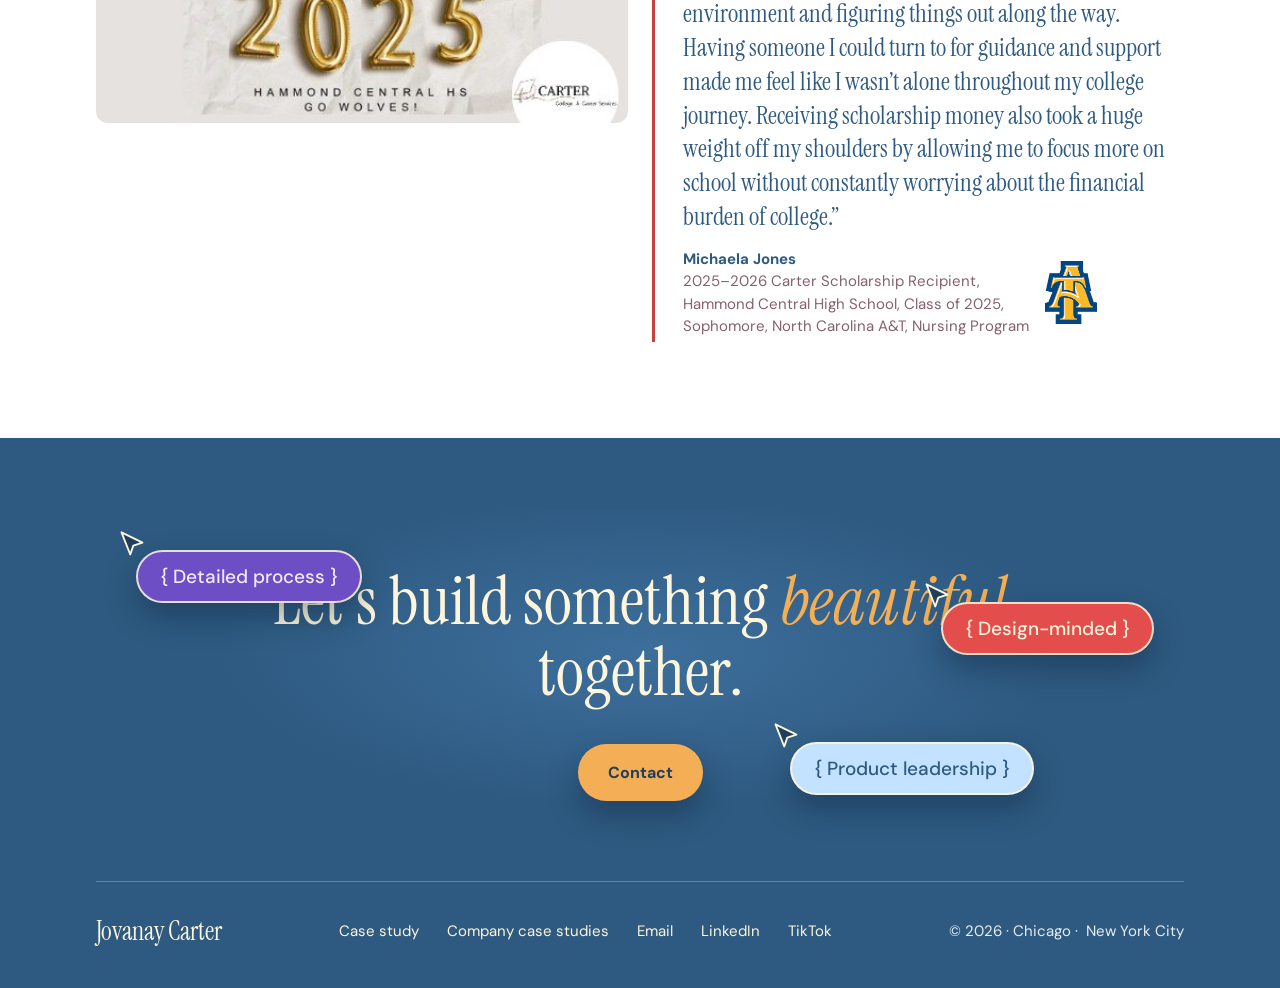
==== commit 29cabd1a: "Remove orbit circles from the homepage hero Co-Authored-By: Claude Opus 5.5 <noreply@anthropic.com> " ====
--- a/index.html
+++ b/index.html
@@ -12,7 +12,7 @@
 body{margin:0;background:#2E5A81}
 a{color:#FDF6DC}a:hover{color:#F4AE55}
 </style>
-<link rel="stylesheet" href="site.css?v=12">
+<link rel="stylesheet" href="site.css?v=13">
 <!-- Google Analytics -->
 <script async src="https://www.googletagmanager.com/gtag/js?id=G-7WJ1HY3163"></script>
 <script>window.dataLayer=window.dataLayer||[];function gtag(){dataLayer.push(arguments);}gtag('js',new Date());gtag('config','G-7WJ1HY3163');</script>
@@ -43,7 +43,7 @@
 <!-- HERO -->
 
 
-<section style="height: 980px; box-sizing: border-box; padding: 72px 96px 80px; display: grid; grid-template-columns: repeat(12, minmax(0, 1fr)); column-gap: 24px; background: #2E5A81; color: #FDF6DC; position: relative"><div class="jc-hero-bg" aria-hidden="true"><span class="jc-blob" style="width: 560px; height: 560px; left: -120px; top: 260px; background: radial-gradient(circle, rgba(61,111,156,0.9) 0%, rgba(61,111,156,0) 68%)"></span><span class="jc-blob" style="width: 460px; height: 460px; right: 120px; top: 40px; background: radial-gradient(circle, rgba(74,123,166,0.75) 0%, rgba(74,123,166,0) 68%); animation-duration: 30s; animation-delay: -8s"></span><svg class="jc-orbit" viewBox="0 0 760 760" fill="none"><circle cx="380" cy="380" r="370" stroke="rgba(253,246,220,0.16)" stroke-width="1.5"></circle><circle cx="380" cy="380" r="250" stroke="rgba(253,246,220,0.12)" stroke-width="1.5"></circle><g class="jc-spin-line"><line x1="380" y1="40" x2="380" y2="720" stroke="rgba(244,174,85,0.35)" stroke-width="1.5"></line></g><g class="jc-spin"><path d="M380 10 A370 370 0 0 1 565 59.6" stroke="#F4AE55" stroke-width="3" stroke-linecap="round"></path><circle cx="380" cy="10" r="7" fill="#F4AE55"></circle></g><g class="jc-spin-rev"><path d="M630 380 A250 250 0 0 1 571.5 540.7" stroke="#E34E4D" stroke-width="3" stroke-linecap="round"></path><circle cx="630" cy="380" r="5" fill="#FBEFC4"></circle></g></svg></div>
+<section style="height: 980px; box-sizing: border-box; padding: 72px 96px 80px; display: grid; grid-template-columns: repeat(12, minmax(0, 1fr)); column-gap: 24px; background: #2E5A81; color: #FDF6DC; position: relative"><div class="jc-hero-bg" aria-hidden="true"><span class="jc-blob" style="width: 560px; height: 560px; left: -120px; top: 260px; background: radial-gradient(circle, rgba(61,111,156,0.9) 0%, rgba(61,111,156,0) 68%)"></span><span class="jc-blob" style="width: 460px; height: 460px; right: 120px; top: 40px; background: radial-gradient(circle, rgba(74,123,166,0.75) 0%, rgba(74,123,166,0) 68%); animation-duration: 30s; animation-delay: -8s"></span></div>
 <div class="jc-hero-fg" style="grid-column: 1 / span 7; display: flex; flex-direction: column; justify-content: center; gap: 30px; position: relative; z-index: 2">
 <div style="font-family: 'DM Sans', sans-serif; font-size: 15px; font-weight: 700; letter-spacing: 0.14em; text-transform: uppercase; color: #F4AE55">Product Manager · Tech<span style="letter-spacing: 2.1px">&nbsp;· Founder</span></div>
 <h1 style="position: relative; margin: 0; font-family: 'Instrument Serif', serif; font-weight: 400; font-size: 95px; line-height: 0.95; letter-spacing: -0.01em; color: #FDF6DC">Building products with&nbsp;<span class="jc-hl" style="font-style: italic; color: rgb(244, 174, 85); background-image: linear-gradient(transparent 58%, #3A6C98 58%, #3A6C98 92%, transparent 92%); padding: 0 6px; margin-left: -6px; -webkit-box-decoration-break: clone; box-decoration-break: clone"><span class="jc-drop" style="--d: 0.35s">people</span> <span class="jc-drop" style="--d: 0.51s">at</span> <span class="jc-drop" style="--d: 0.67s">the</span> <span class="jc-drop" style="--d: 0.83s">center.</span></span></h1><p style="margin: 0; max-width: 600px; font-family: 'DM Sans', sans-serif; font-weight: 300; font-size: 24px; line-height: 1.45">Welcome to my story. I love turning people problems into solutions and watching the magic that happens when a tool <i>actually</i> changes a life. Come learn more!</p>
--- a/site.css
+++ b/site.css
@@ -129,14 +129,7 @@
 .jc-hero-bg{position:absolute;inset:0;overflow:hidden;pointer-events:none;z-index:0}
 .jc-blob{position:absolute;border-radius:50%;opacity:.9;animation:jc-drift 24s ease-in-out infinite alternate}
 @keyframes jc-drift{to{transform:translate(90px,-70px) scale(1.18)}}
-.jc-orbit{position:absolute;right:-90px;top:110px;width:780px;height:780px}
-.jc-orbit g{transform-origin:380px 380px;transform-box:view-box}
-.jc-spin{animation:jc-spin 60s linear infinite}
-.jc-spin-rev{animation:jc-spin 42s linear infinite reverse}
-.jc-spin-line{animation:jc-spin 120s linear infinite}
-@keyframes jc-spin{to{transform:rotate(360deg)}}
 .jc-hero-fg{position:relative;z-index:1}
-@media (max-width:760px){.jc-orbit{right:-260px;top:auto;bottom:40px;opacity:.6}}
 /* ---- About me timeline ---- */
 .jc-timeline{position:relative;padding-left:46px}
 .jc-timeline::before{content:"";position:absolute;left:11px;top:24px;bottom:0;width:1.5px;border-radius:2px;background:#EDE6D8}
@@ -145,4 +138,4 @@
 .jc-tl-row::before{content:"";position:absolute;left:-41.5px;top:21px;width:7px;height:7px;border-radius:50%;background:#ffffff;border:2px solid #C8403F;transition:border-color .3s ease,transform .3s ease}
 .jc-tl-js .jc-tl-row:not(.is-on)::before{border-color:#D9CFBF}
 .jc-tl-js .jc-tl-row.is-on::before{background:#C8403F;transform:scale(1.15)}
-@media (prefers-reduced-motion:reduce){.jc-blob,.jc-spin,.jc-spin-rev,.jc-spin-line{animation:none}}
+@media (prefers-reduced-motion:reduce){.jc-blob{animation:none}}
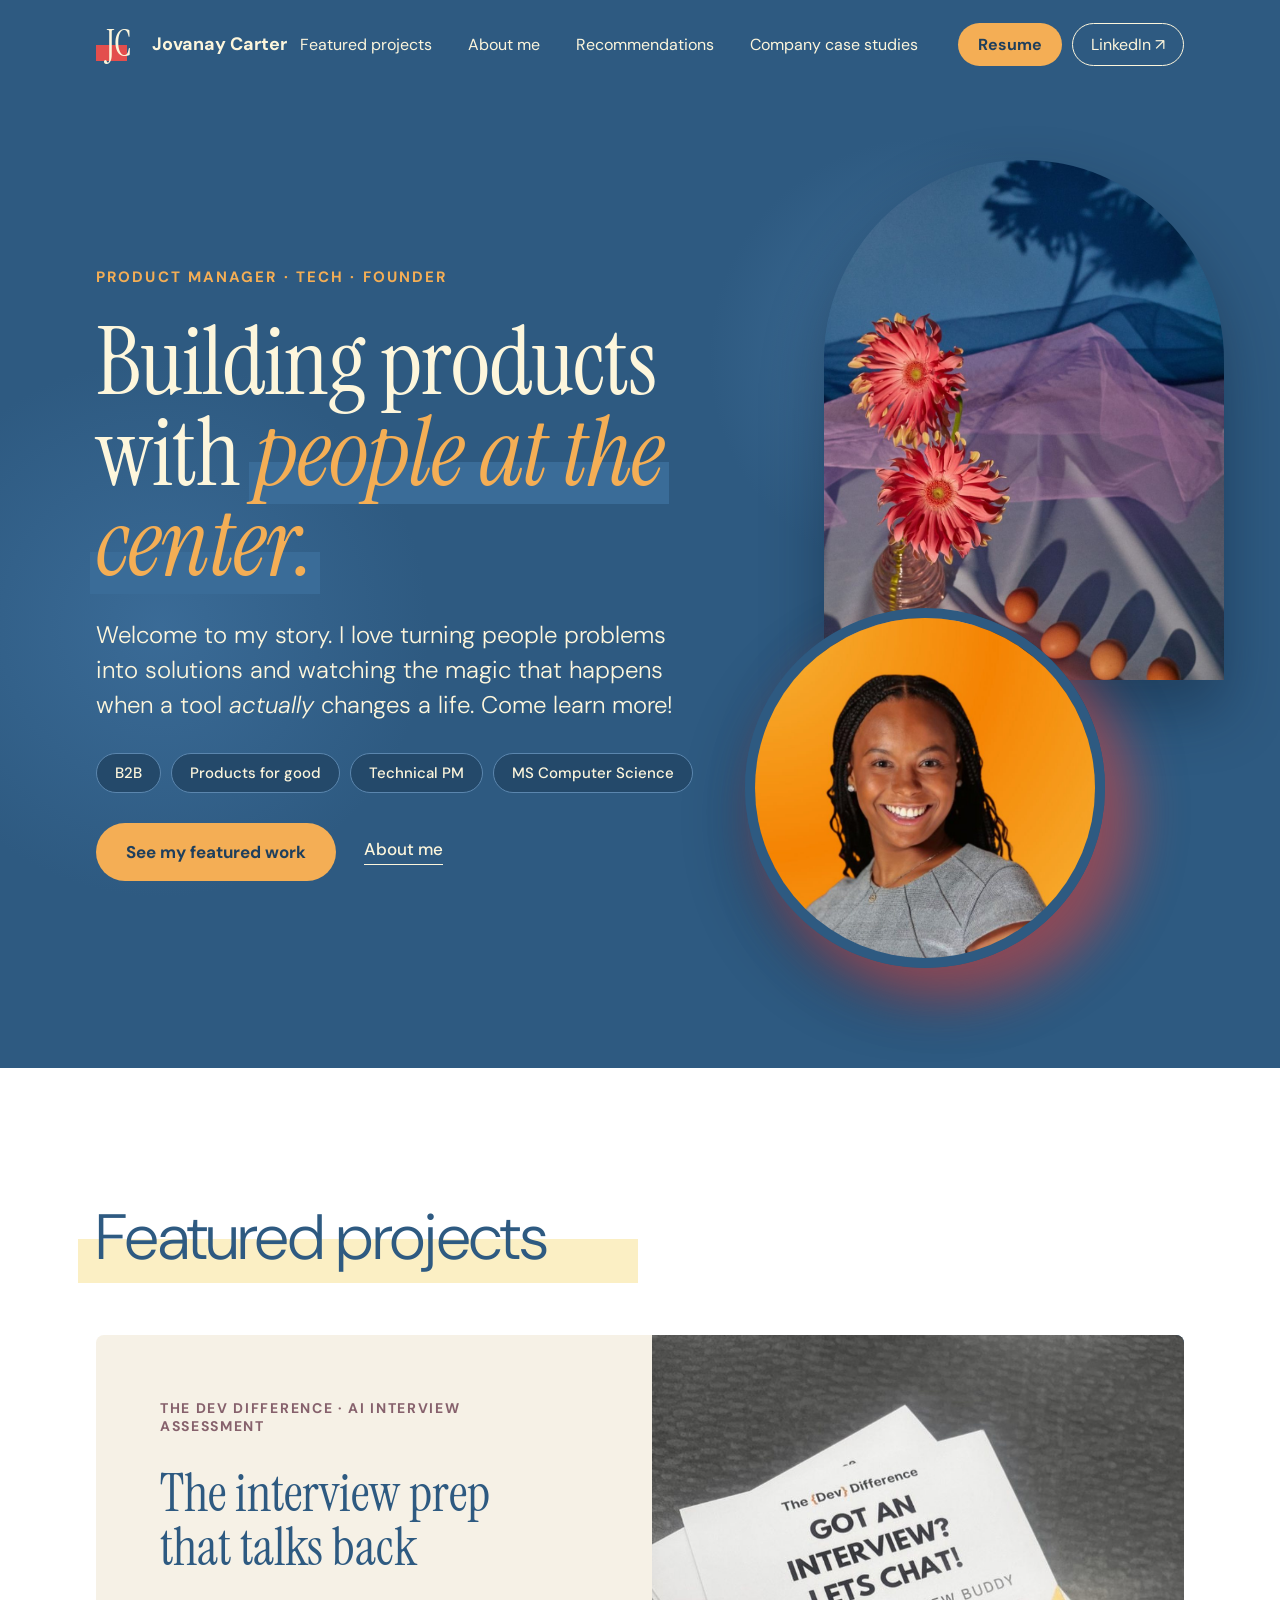
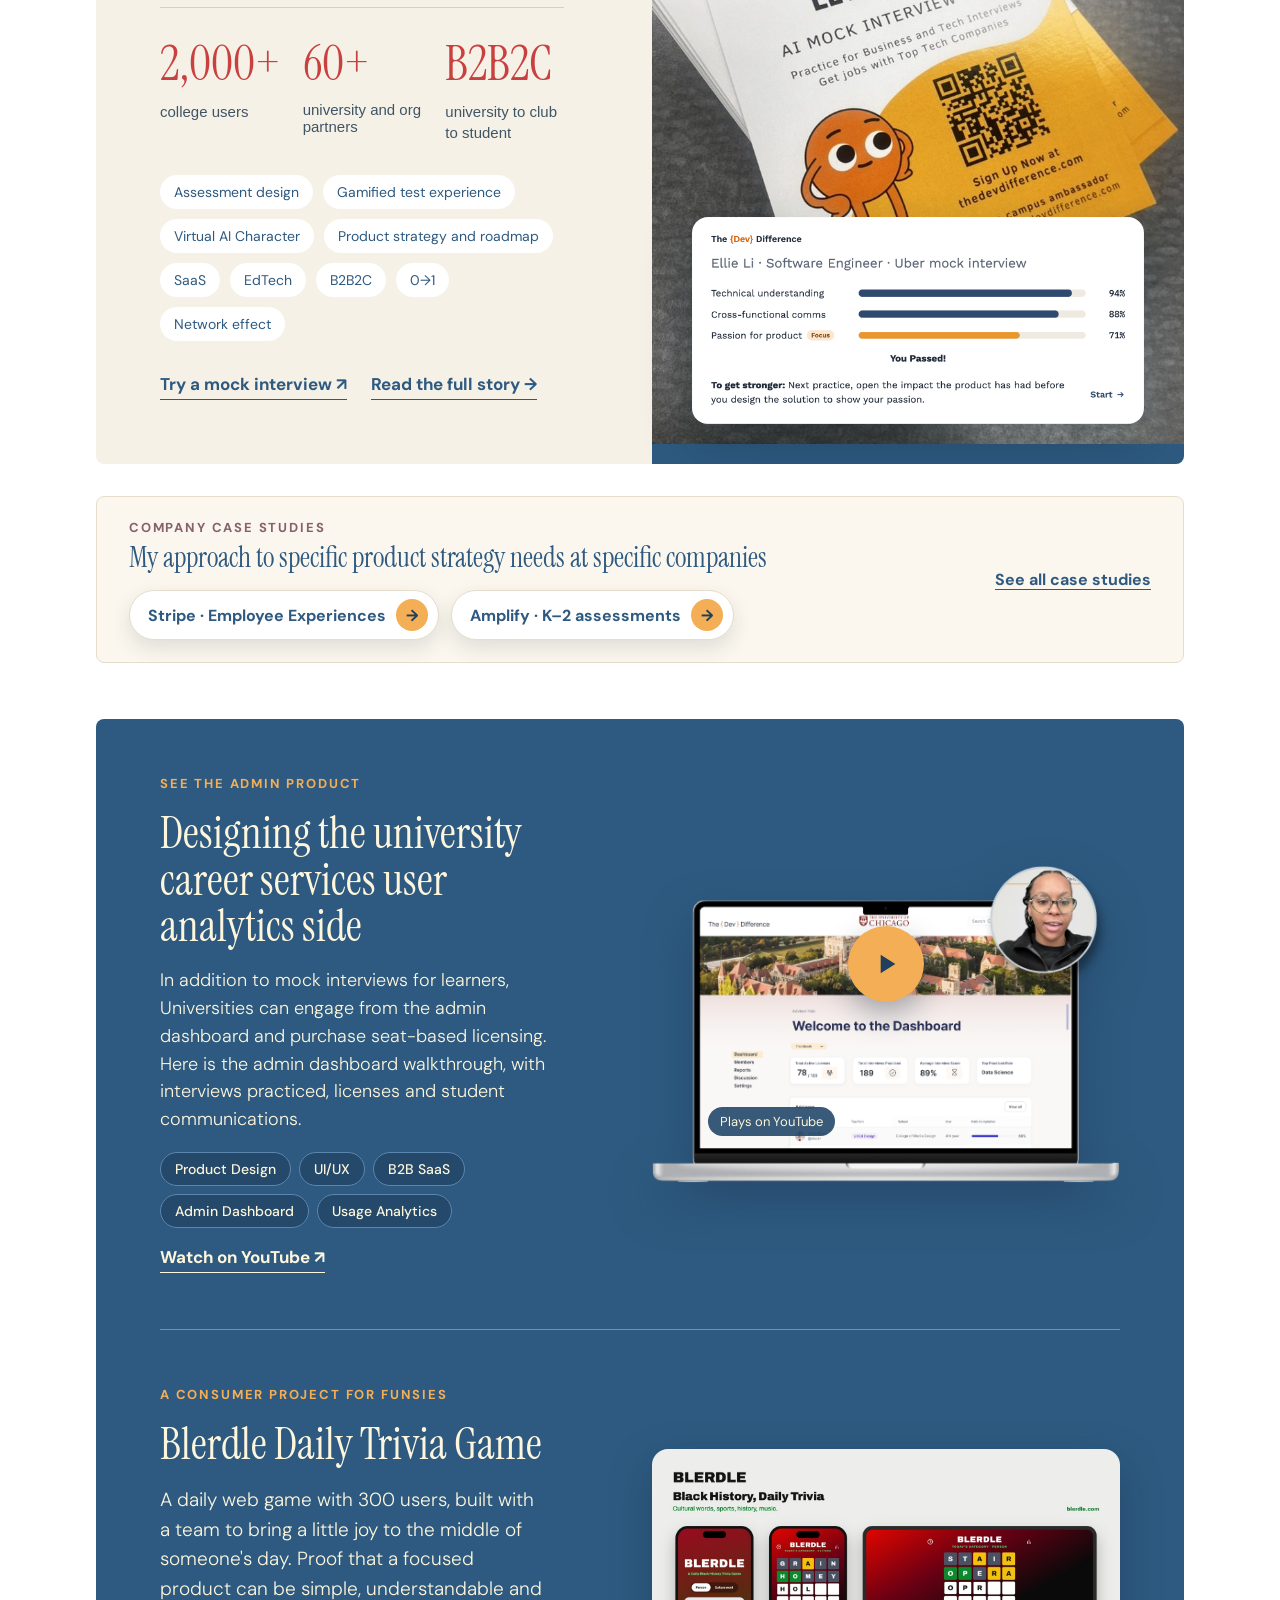
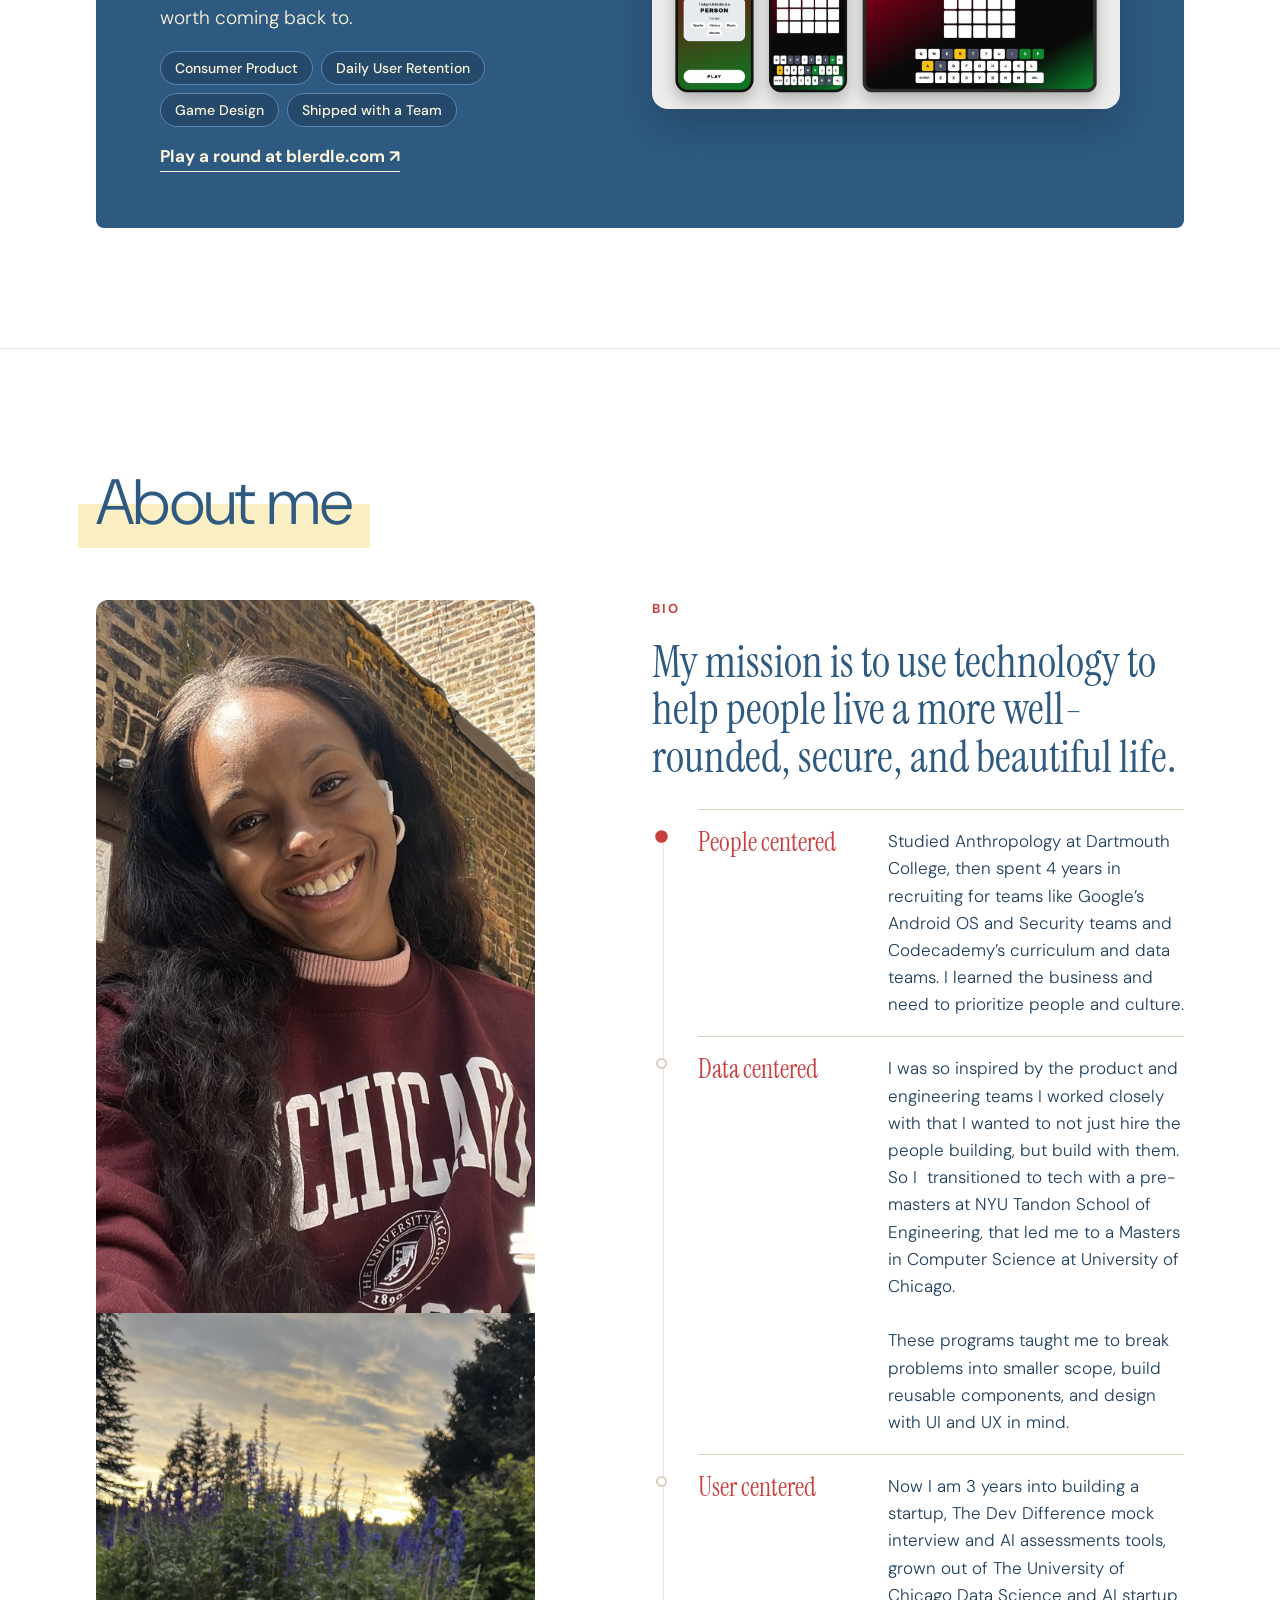
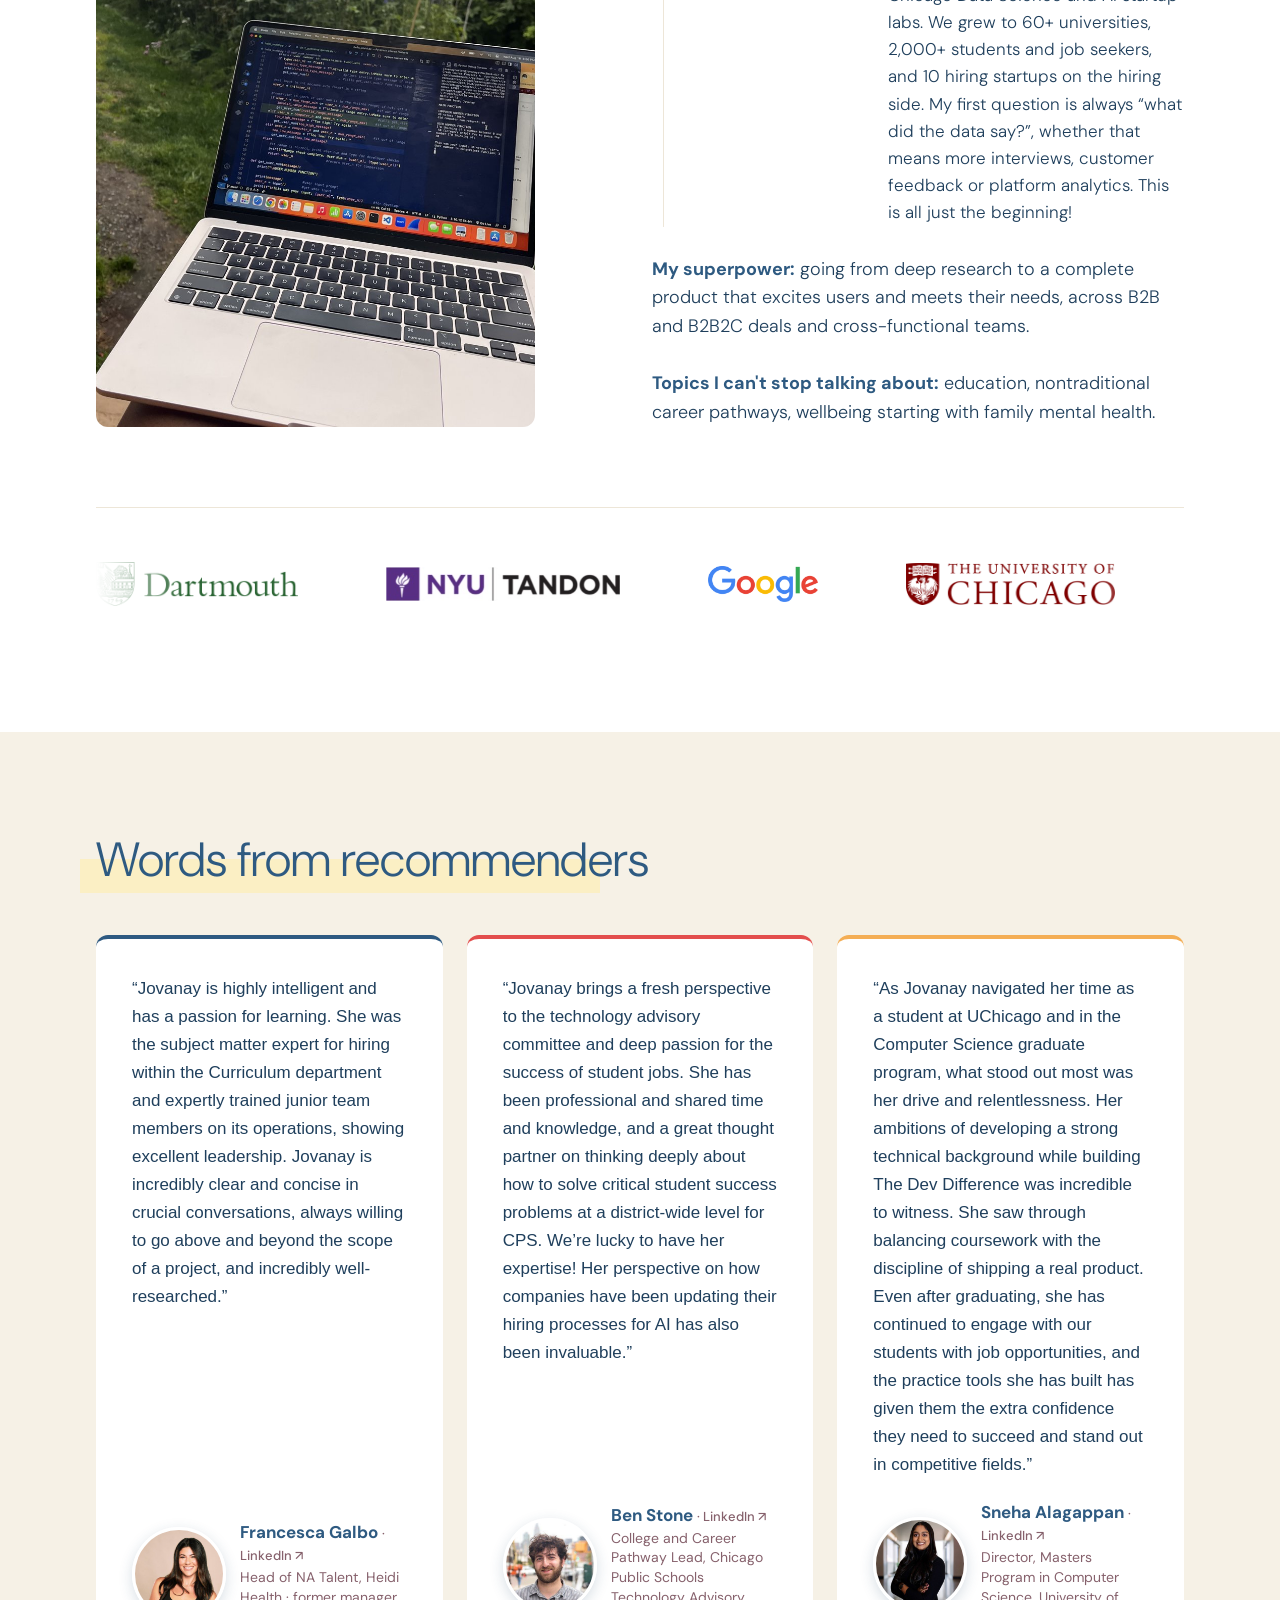
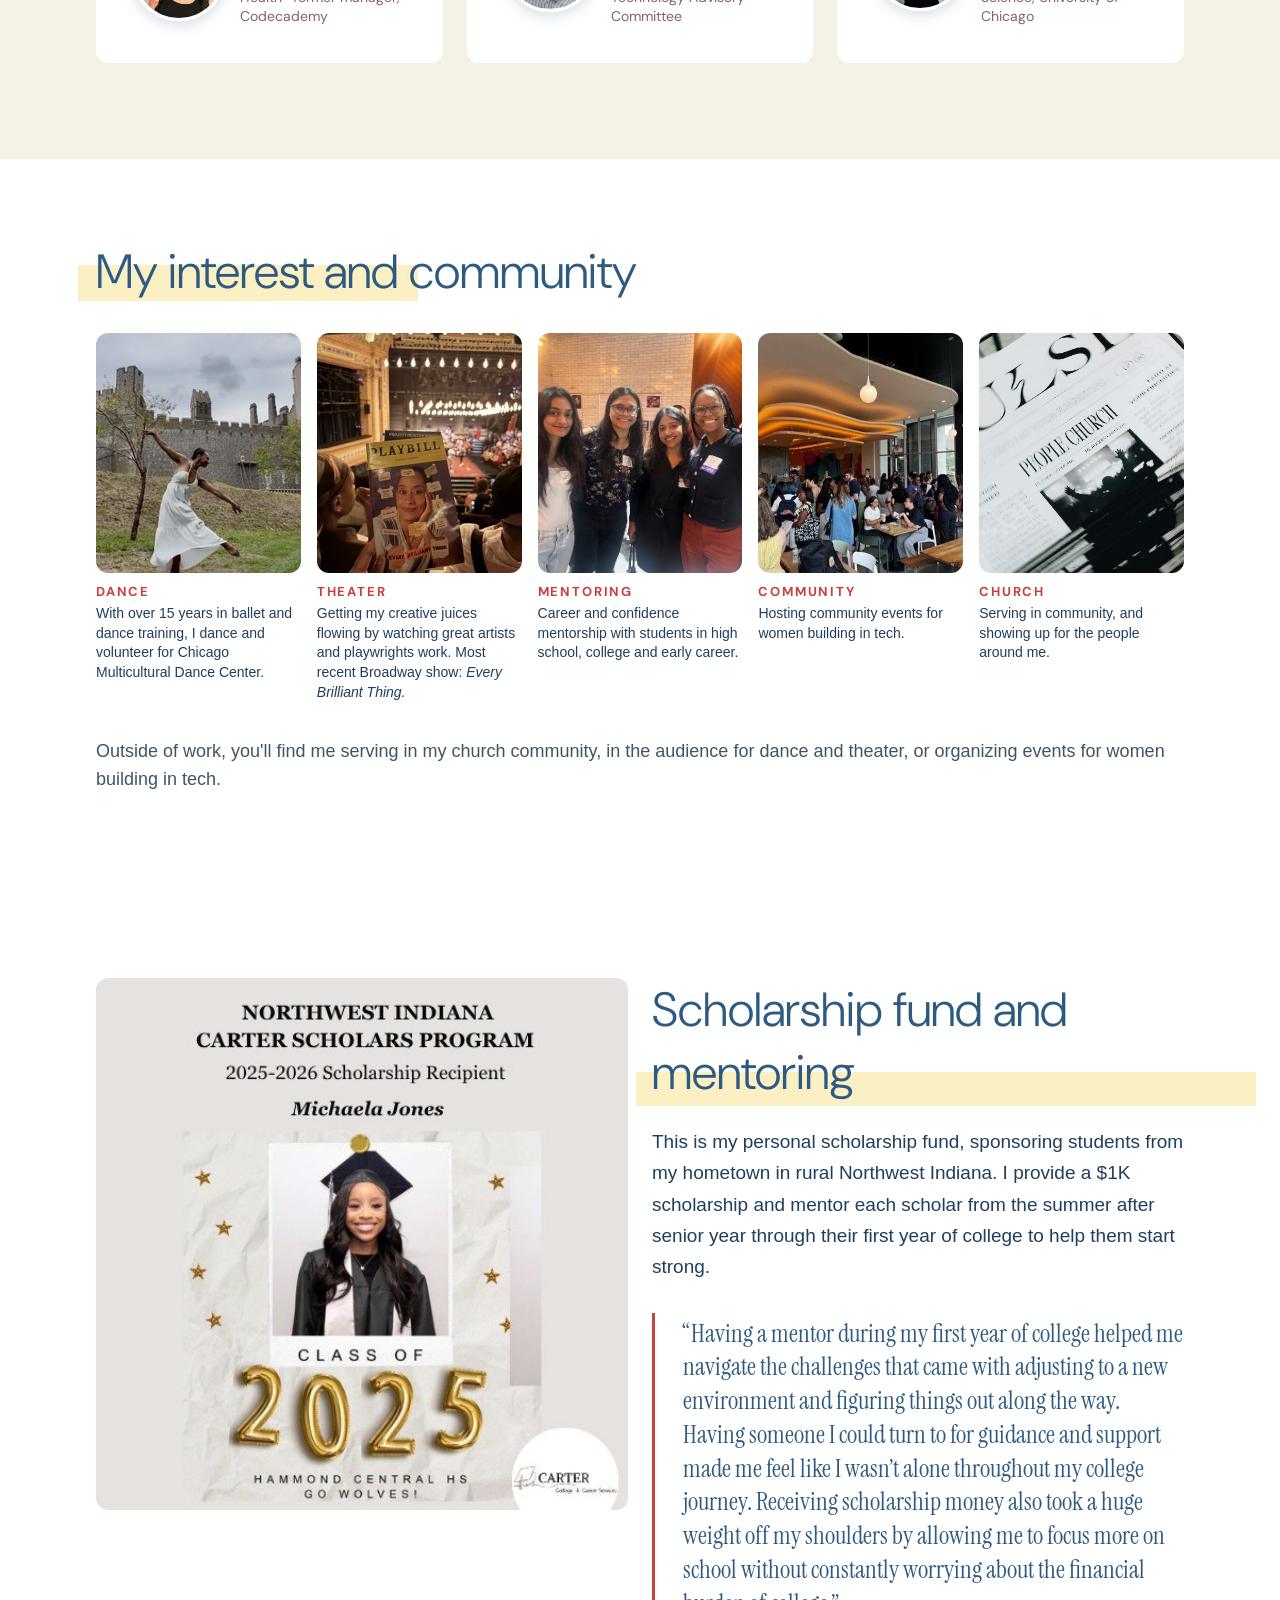
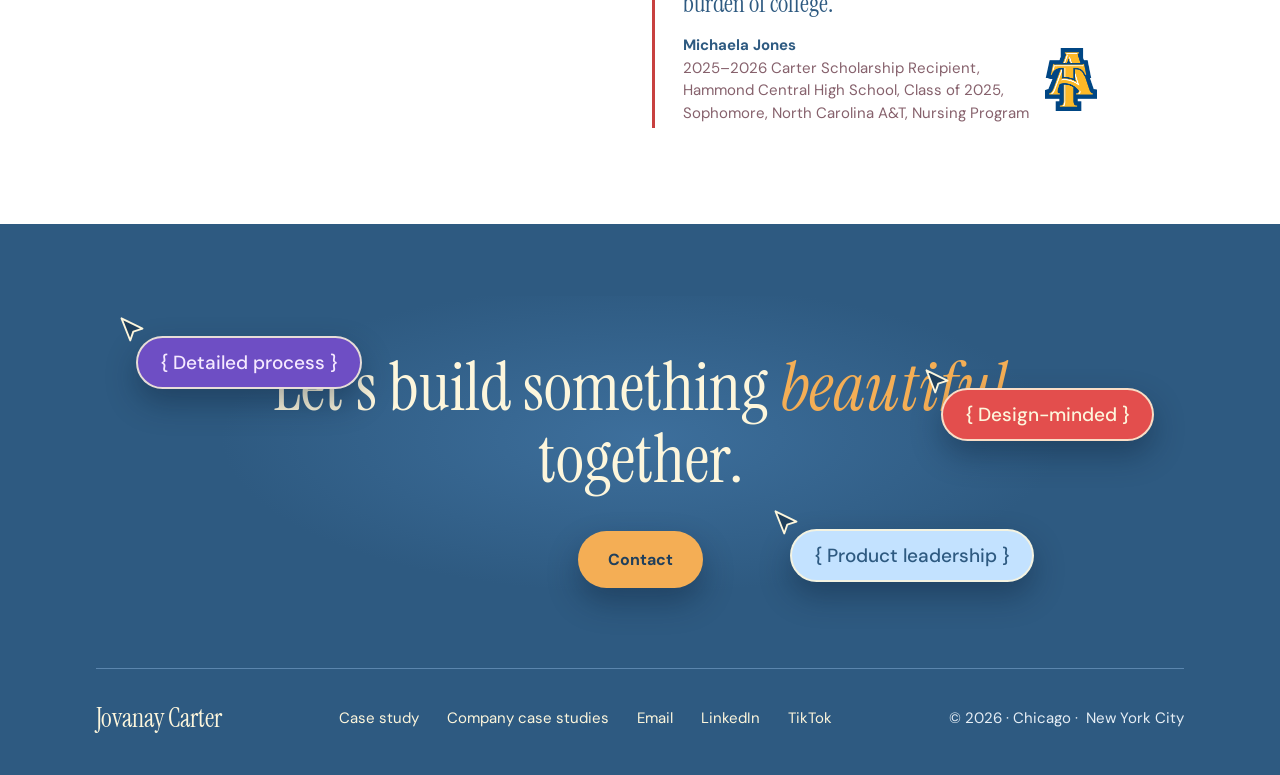
==== commit 12df462c: "Add Hiplet tour-booking agent and Dev Difference founder story pages; four-card case studies page; n" ====
--- a/index.html
+++ b/index.html
@@ -71,14 +71,14 @@
 <div style="color: #2E5A81; display: grid; grid-template-columns: repeat(12, minmax(0, 1fr)); column-gap: 24px; background: #F6F1E6; border-radius: 8px; overflow: hidden">
 <div style="grid-column: 1 / span 6; box-sizing: border-box; padding: 64px; display: flex; flex-direction: column; gap: 32px">
 <span style="font-family: 'DM Sans', sans-serif; font-size: 14px; font-weight: 700; letter-spacing: 0.12em; text-transform: uppercase; color: #86616C">The Dev Difference · AI interview assessment</span>
-<h3 style="margin: 0; font-family: 'Instrument Serif', serif; font-weight: 400; font-size: 52px; line-height: 1.04">Mock interview tech assessments for over 60 college campuses and an AnitaB.org partnership</h3>
+<h3 style="margin: 0; font-family: 'Instrument Serif', serif; font-weight: 400; font-size: 52px; line-height: 1.04">The interview prep that talks back</h3>
 <div style="display: grid; grid-template-columns: repeat(3, minmax(0, 1fr)); gap: 24px; padding-top: 24px; border-top: 1px solid #D9CFBF">
 <div style="display: flex; flex-direction: column; gap: 6px"><span style="font-family: &quot;Instrument Serif&quot;, serif; font-size: 48px; color: rgb(200, 64, 63)">2,000+</span><span style="font-size: 15px; line-height: 1.4; color: rgb(63, 85, 102)">college users</span></div>
 <div style="display: flex; flex-direction: column; gap: 6px"><font color="#c8403f" face="Instrument Serif, serif"><span style="font-size: 48px">60+</span></font><span style="color: rgb(63, 85, 102); font-family: &quot;Helvetica Neue&quot;, Helvetica, sans-serif; font-size: 15px">university and org partners</span></div>
 <div style="display: flex; flex-direction: column; gap: 6px"><span style="font-family: 'Instrument Serif', serif; font-size: 48px; color: #C8403F">B2B2C</span><span style="font-size: 15px; line-height: 1.4; color: #3F5566">university to club to student</span></div>
 </div>
 <div style="display: flex; flex-wrap: wrap; gap: 10px; font-family: 'DM Sans', sans-serif; font-size: 14px"><span style="padding: 8px 14px; border-radius: 999px; background: rgb(255, 255, 255)">Assessment design</span><span style="padding: 8px 14px; border-radius: 999px; background: rgb(255, 255, 255)">Gamified test experience</span><span style="padding: 8px 14px; border-radius: 999px; background: rgb(255, 255, 255)">Virtual AI Character</span><span style="padding: 8px 14px; border-radius: 999px; background: rgb(255, 255, 255)">Product strategy and roadmap</span><span style="padding: 8px 14px; border-radius: 999px; background: rgb(255, 255, 255)">SaaS</span><span style="padding: 8px 14px; border-radius: 999px; background: rgb(255, 255, 255)">EdTech</span><span style="padding: 8px 14px; border-radius: 999px; background: rgb(255, 255, 255)">B2B2C</span><span style="padding: 8px 14px; border-radius: 999px; background: rgb(255, 255, 255)">0→1</span><span style="padding: 8px 14px; border-radius: 999px; background: rgb(255, 255, 255)">Network effect</span></div>
-<div style="display: flex; align-items: center; gap: 24px; flex-wrap: wrap"><a href="https://www.thedevdifference.com/mock-interviews" target="_blank" rel="noopener" style="align-self: flex-start; font-family: 'DM Sans', sans-serif; font-weight: 700; font-size: 17px; color: #2E5A81; padding-bottom: 4px; border-bottom: 1.5px solid #2E5A81; text-decoration: none">Try a mock interview ↗</a><span style="font-family: 'DM Sans', sans-serif; font-size: 13px; font-weight: 700; letter-spacing: 0.08em; text-transform: uppercase; padding: 4px 10px; border-radius: 999px; color: #86616C; background: #ffffff; border: 1.5px dashed #B9A98F">Full case study · coming soon</span></div>
+<div style="display: flex; align-items: center; gap: 24px; flex-wrap: wrap"><a href="https://www.thedevdifference.com/mock-interviews" target="_blank" rel="noopener" style="align-self: flex-start; font-family: 'DM Sans', sans-serif; font-weight: 700; font-size: 17px; color: #2E5A81; padding-bottom: 4px; border-bottom: 1.5px solid #2E5A81; text-decoration: none">Try a mock interview ↗</a><a href="dev-difference.html" style="align-self: flex-start; font-family: 'DM Sans', sans-serif; font-weight: 700; font-size: 17px; color: #2E5A81; padding-bottom: 4px; border-bottom: 1.5px solid #2E5A81; text-decoration: none">Read the full story →</a></div>
 </div>
 <div style="grid-column: 7 / span 6; position: relative; min-height: 600px; background: #2E5A81">
 
